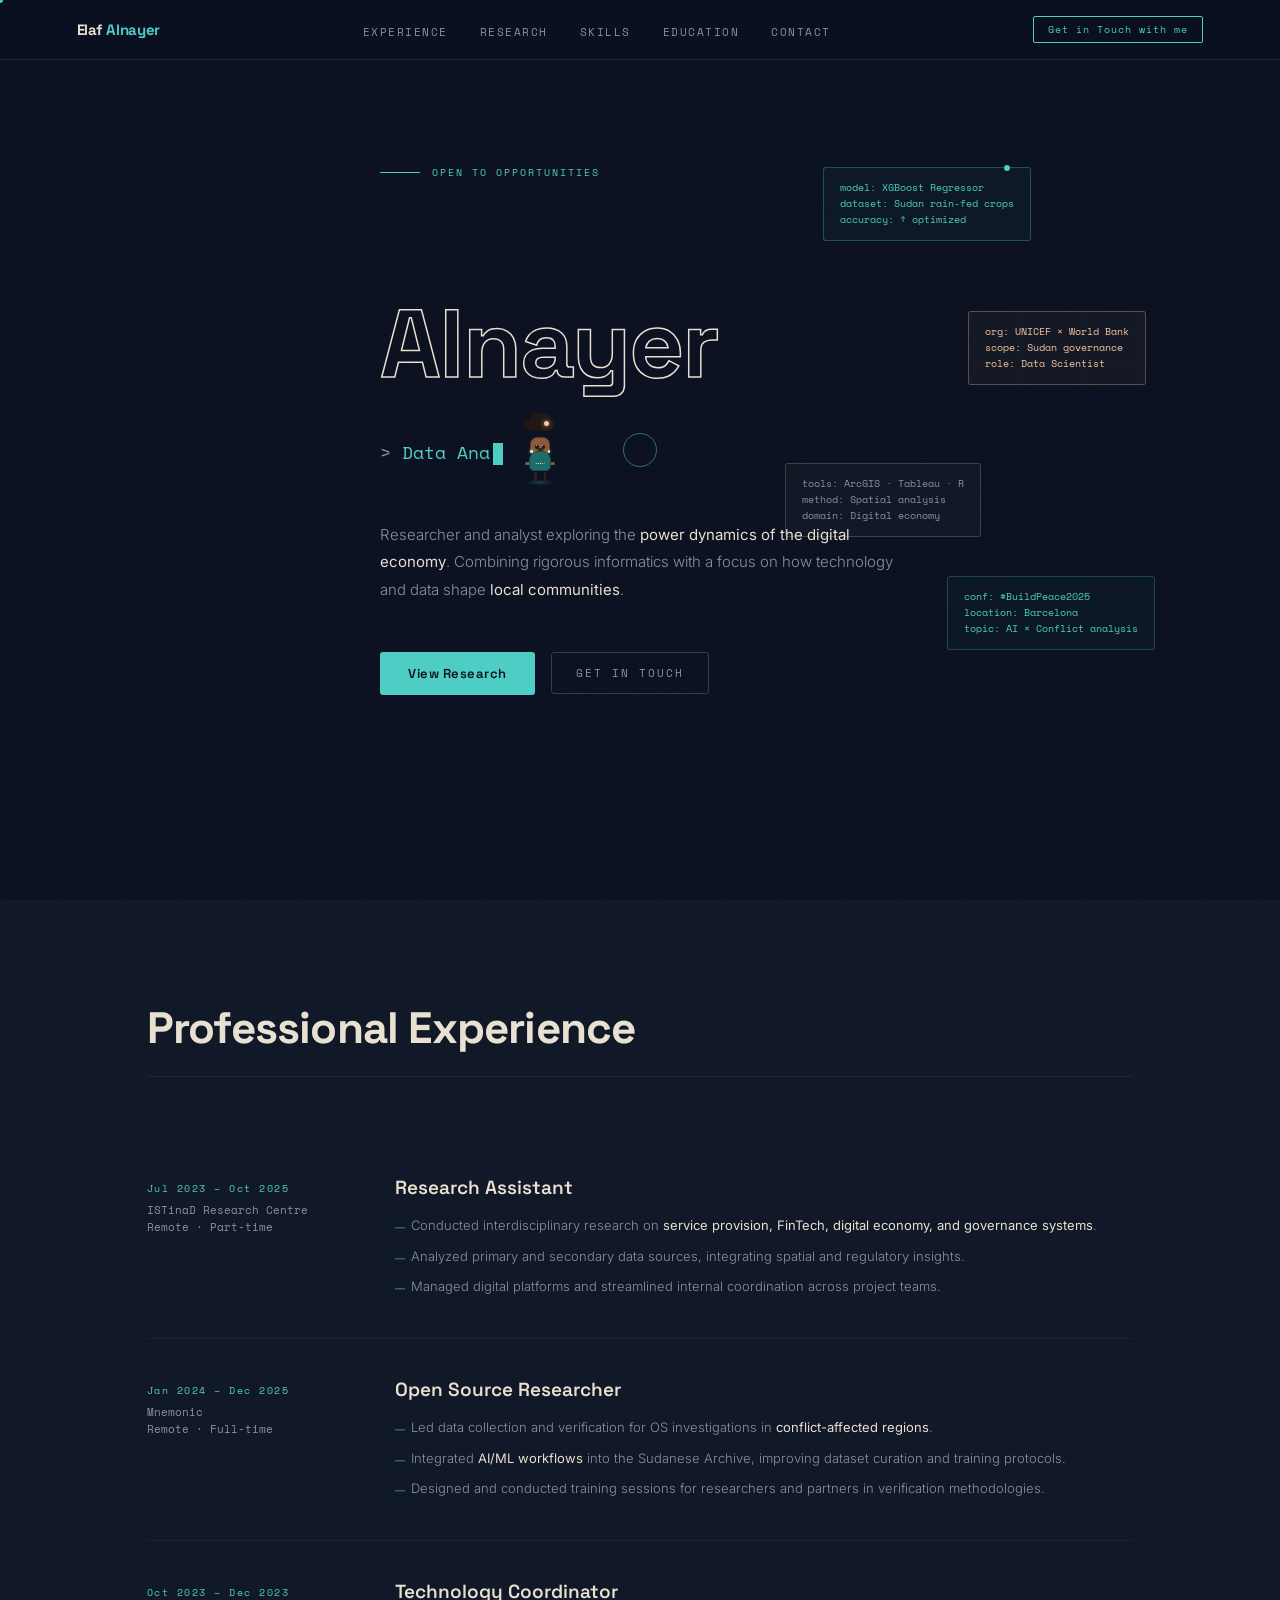
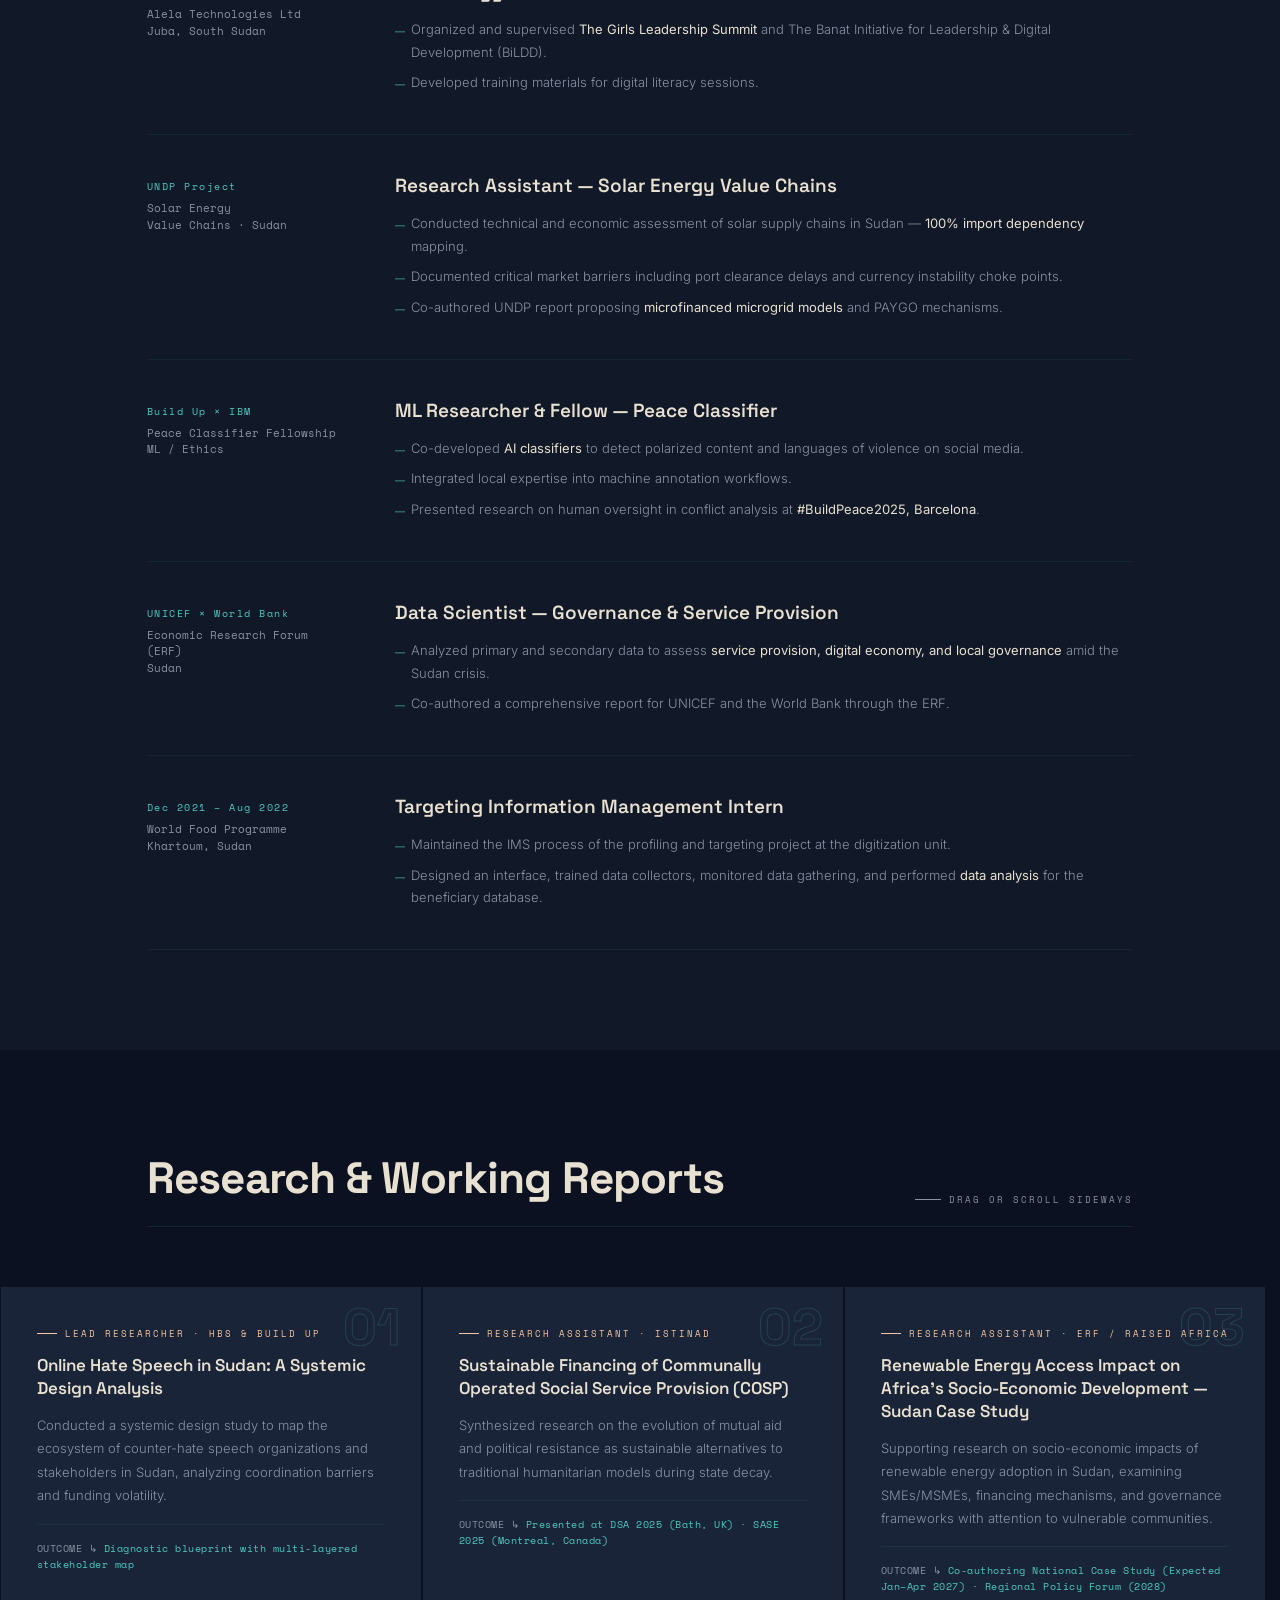
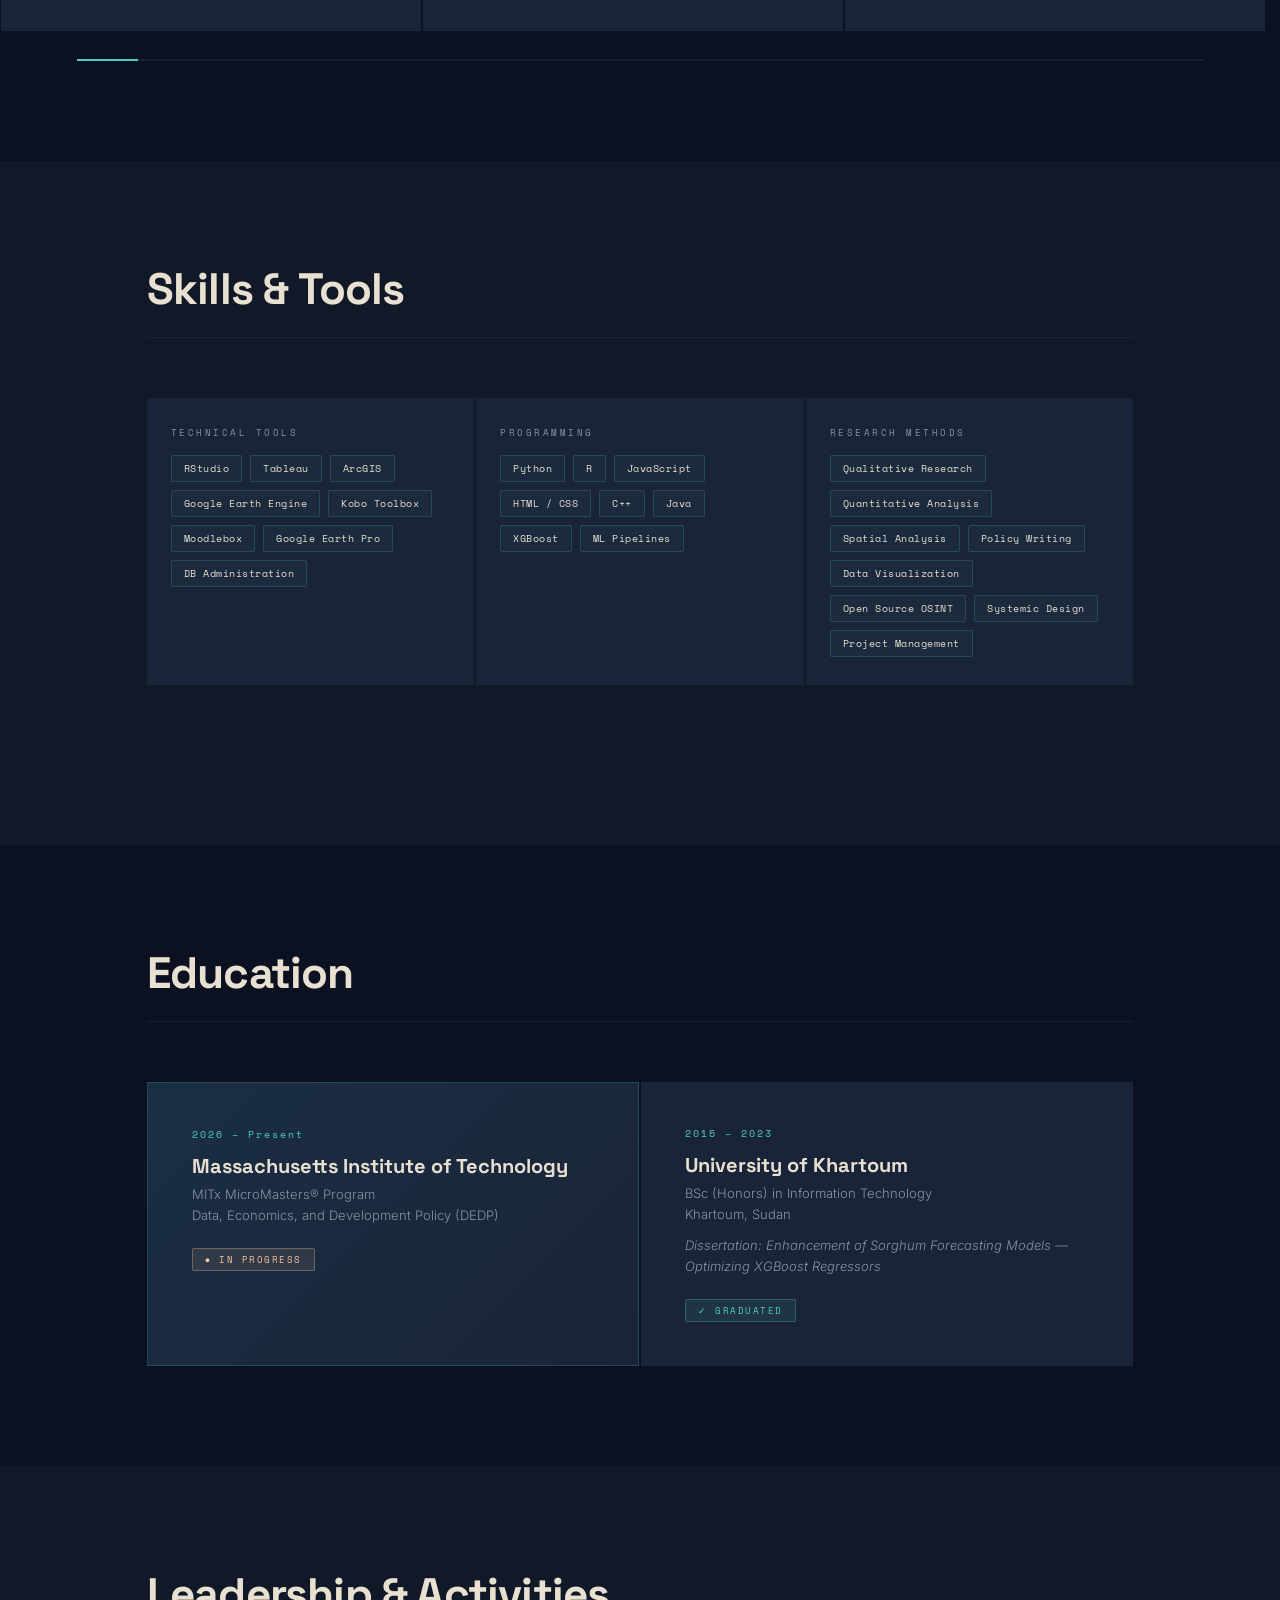
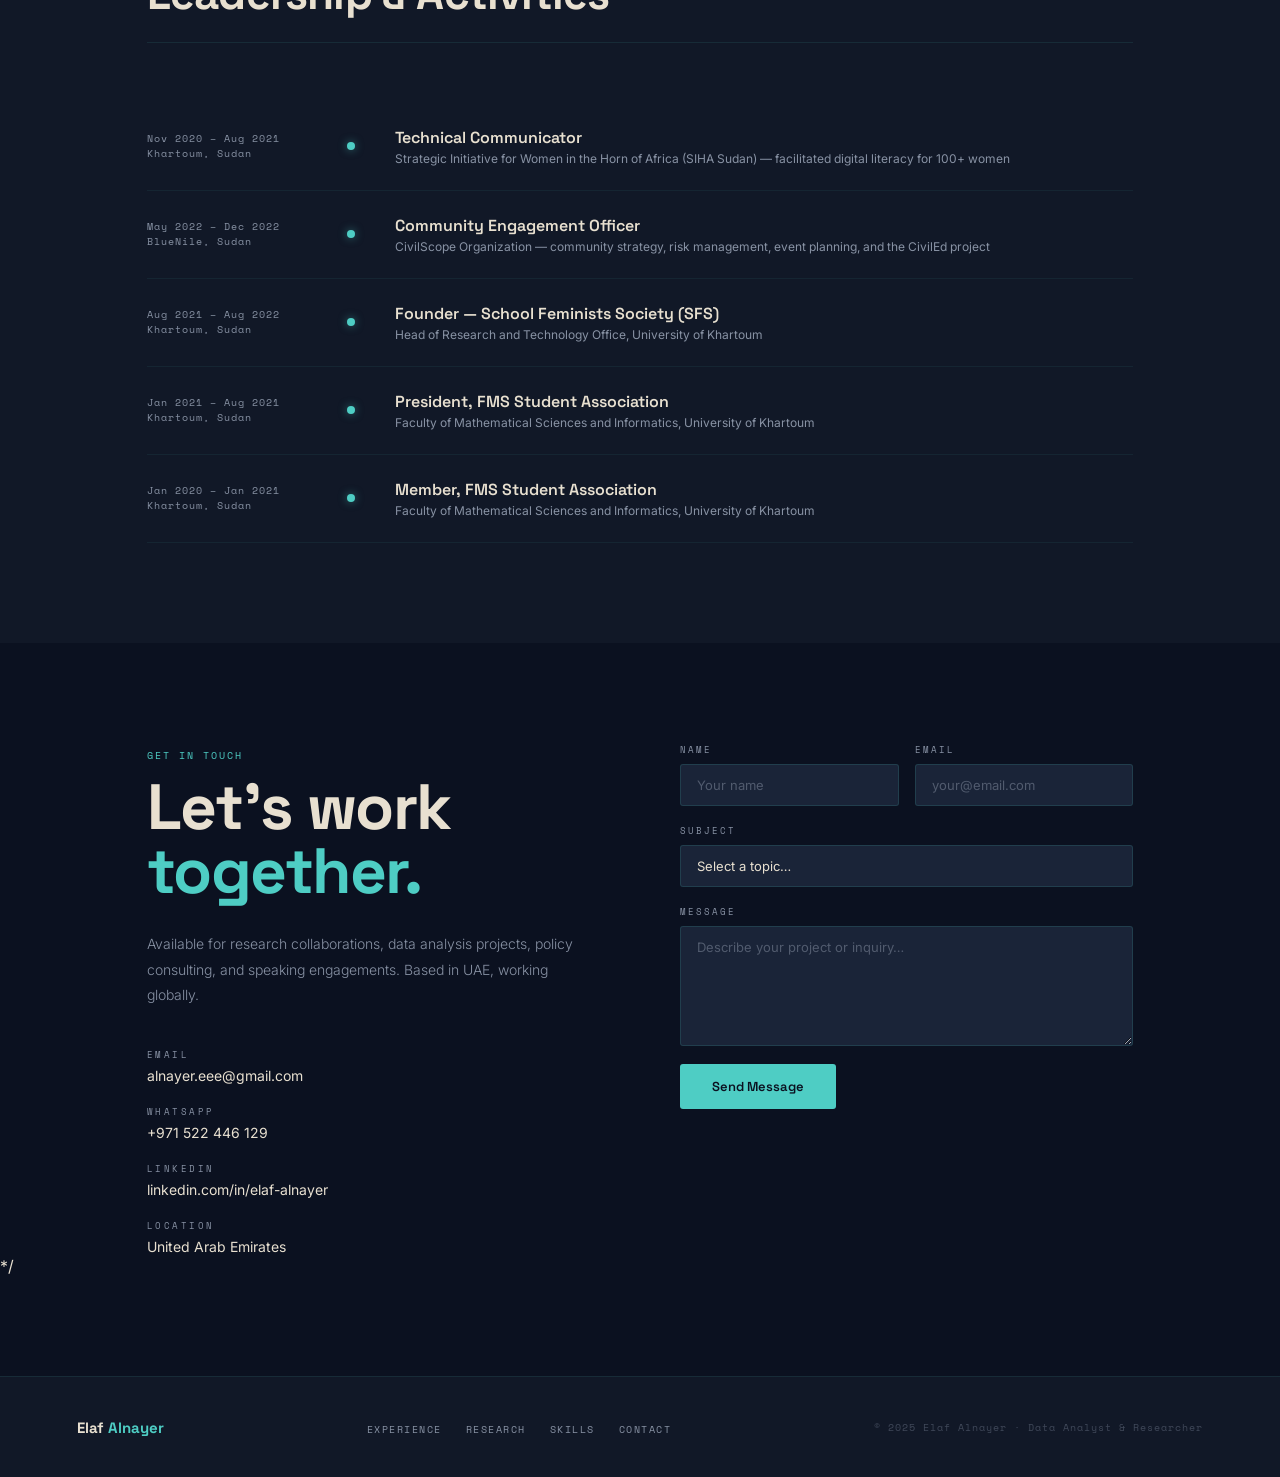
==== index.html @ 374c61d0 "Revise contact form with new fields and JS handler Updated the contact form to include fields for na" ====
<!DOCTYPE html>
<html lang="en">
<head>
<meta charset="UTF-8"/>
<meta name="viewport" content="width=device-width, initial-scale=1.0"/>
<title>Elaf Alnayer — Data Analyst & Researcher</title>
<link rel="preconnect" href="https://fonts.googleapis.com"/>
<link rel="preconnect" href="https://fonts.gstatic.com" crossorigin/>
<link href="https://fonts.googleapis.com/css2?family=Space+Grotesk:wght@300;400;500;600;700&family=Space+Mono:ital,wght@0,400;0,700;1,400&family=Inter:wght@300;400;500&display=swap" rel="stylesheet"/>
<style>
/* ── TOKENS ─────────────────────────────── */
:root {
  --night:   #0B1120;
  --deep:    #111827;
  --surface: #1A2438;
  --rim:     rgba(78,205,196,0.15);
  --teal:    #4ECDC4;
  --amber:   #F7C59F;
  --sand:    #E8E0D0;
  --muted:   #8892A4;
  --mono:    'Space Mono', monospace;
  --display: 'Space Grotesk', sans-serif;
  --body:    'Inter', sans-serif;
  --ease:    cubic-bezier(0.16,1,0.3,1);
  --max:     1140px;
  --gap:     clamp(24px,6vw,80px);
}

/* ── RESET ──────────────────────────────── */
*,*::before,*::after{box-sizing:border-box;margin:0;padding:0}
html{font-size:16px;scroll-behavior:smooth}
body{font-family:var(--body);background:var(--night);color:var(--sand);overflow-x:hidden;-webkit-font-smoothing:antialiased}

/* Subtle film-grain, sits above the background but below all content — gives the
   flat dark palette an "artistic print" texture instead of a flat CSS fill. */
body::before{
  content:'';
  position:fixed;inset:0;z-index:1;
  pointer-events:none;
  opacity:0.035;
  mix-blend-mode:overlay;
  background-image:url("data:image/svg+xml,%3Csvg xmlns='http://www.w3.org/2000/svg' width='120' height='120'%3E%3Cfilter id='n'%3E%3CfeTurbulence type='fractalNoise' baseFrequency='0.9' numOctaves='2' stitchTiles='stitch'/%3E%3C/filter%3E%3Crect width='100%25' height='100%25' filter='url(%23n)'/%3E%3C/svg%3E");
}

/* Custom cursor is opt-in via JS adding .has-cursor to <html> once it confirms
   a fine pointer is present — this keeps native cursors/tap targets intact on touch. */
html.has-cursor, html.has-cursor a, html.has-cursor button, html.has-cursor input,
html.has-cursor textarea, html.has-cursor select{ cursor:none; }

.cursor-dot,.cursor-ring{
  position:fixed;top:0;left:0;z-index:9999;
  pointer-events:none;
  border-radius:50%;
  transform:translate(-50%,-50%);
  will-change:transform;
}
.cursor-dot{
  width:6px;height:6px;
  background:var(--teal);
}
.cursor-ring{
  width:34px;height:34px;
  border:1px solid rgba(78,205,196,0.5);
  display:flex;align-items:center;justify-content:center;
  transition:width .25s var(--ease),height .25s var(--ease),border-color .25s var(--ease),background .25s var(--ease);
}
.cursor-ring .cursor-label{
  font-family:var(--mono);font-size:9px;letter-spacing:1.5px;text-transform:uppercase;
  color:var(--night);
  opacity:0;
  transition:opacity .2s ease;
  white-space:nowrap;
}
/* Hover state: ring grows, fills teal, and can show a contextual word (e.g. VIEW, SEND) */
.cursor-ring.is-active{
  width:64px;height:64px;
  background:var(--teal);
  border-color:var(--teal);
}
.cursor-ring.is-active .cursor-label{opacity:1}
.cursor-ring.is-active ~ .cursor-dot,
body.cursor-hovering .cursor-dot{opacity:0}
@media(hover:none),(pointer:coarse){
  .cursor-dot,.cursor-ring{display:none}
}
a{color:inherit;text-decoration:none}
img{display:block;width:100%}

/* ── UTILS ──────────────────────────────── */
.wrap{max-width:var(--max);margin:0 auto;padding:0 var(--gap)}
.tag{font-family:var(--mono);font-size:10px;letter-spacing:2px;text-transform:uppercase;color:var(--teal);display:inline-block;margin-bottom:12px}
.grid-line{position:absolute;inset:0;background-image:linear-gradient(rgba(78,205,196,0.03) 1px,transparent 1px),linear-gradient(90deg,rgba(78,205,196,0.03) 1px,transparent 1px);background-size:60px 60px;pointer-events:none}

/* ── NAV ────────────────────────────────── */
nav{position:fixed;top:0;left:0;right:0;z-index:900;height:60px;display:flex;align-items:center;justify-content:space-between;padding:0 var(--gap);border-bottom:1px solid rgba(78,205,196,0.1);background:rgba(11,17,32,0.85);backdrop-filter:blur(16px);-webkit-backdrop-filter:blur(16px)}
.nav-logo{font-family:var(--display);font-size:15px;font-weight:700;letter-spacing:-0.3px;color:var(--sand);position:relative;z-index:2}
.nav-logo span{color:var(--teal)}
.nav-links{display:flex;gap:32px;list-style:none}
.nav-links a{font-family:var(--mono);font-size:11px;letter-spacing:1.5px;text-transform:uppercase;color:var(--muted);transition:color .2s}
.nav-links a:hover{color:var(--teal)}
.nav-badge{font-family:var(--mono);font-size:10px;letter-spacing:1px;padding:5px 14px;border:1px solid var(--teal);border-radius:2px;color:var(--teal);transition:all .2s}
.nav-badge:hover{background:var(--teal);color:var(--night)}

/* Hamburger toggle — hidden on desktop, shown under the tablet breakpoint */
.nav-toggle{
  display:none;
  position:relative;z-index:2;
  width:34px;height:34px;
  border:1px solid rgba(78,205,196,0.3);
  border-radius:3px;
  background:transparent;
  cursor:pointer;
  padding:0;
  align-items:center;justify-content:center;
}
.nav-toggle .bars{position:relative;width:16px;height:12px}
.nav-toggle .bars span{
  position:absolute;left:0;width:100%;height:1.5px;
  background:var(--teal);border-radius:2px;
  transition:transform .3s var(--ease),opacity .3s var(--ease),top .3s var(--ease);
}
.nav-toggle .bars span:nth-child(1){top:0}
.nav-toggle .bars span:nth-child(2){top:5px}
.nav-toggle .bars span:nth-child(3){top:10px}
body.nav-open .nav-toggle .bars span:nth-child(1){top:5px;transform:rotate(45deg)}
body.nav-open .nav-toggle .bars span:nth-child(2){opacity:0}
body.nav-open .nav-toggle .bars span:nth-child(3){top:5px;transform:rotate(-45deg)}

/* Fullscreen mobile menu overlay */
.mobile-menu{
  position:fixed;inset:0;z-index:850;
  background:var(--night);
  display:flex;flex-direction:column;
  align-items:flex-start;justify-content:center;
  gap:6px;
  padding:0 var(--gap);
  opacity:0;visibility:hidden;
  transform:translateY(-12px);
  transition:opacity .35s var(--ease),transform .35s var(--ease),visibility 0s linear .35s;
}
.mobile-menu::before{
  content:'';position:absolute;inset:0;
  background-image:linear-gradient(rgba(78,205,196,0.04) 1px,transparent 1px),linear-gradient(90deg,rgba(78,205,196,0.04) 1px,transparent 1px);
  background-size:44px 44px;pointer-events:none;
}
body.nav-open .mobile-menu{
  opacity:1;visibility:visible;
  transform:translateY(0);
  transition:opacity .35s var(--ease),transform .35s var(--ease),visibility 0s linear 0s;
}
body.nav-open{overflow:hidden}
.mobile-menu a{
  position:relative;
  font-family:var(--display);font-weight:600;
  font-size:clamp(30px,9vw,48px);
  letter-spacing:-0.5px;
  color:var(--sand);
  padding:10px 0;
  opacity:0;transform:translateY(14px);
  transition:opacity .4s var(--ease),transform .4s var(--ease),color .2s;
}
body.nav-open .mobile-menu a{opacity:1;transform:translateY(0)}
.mobile-menu a:nth-child(1){transition-delay:.05s}
.mobile-menu a:nth-child(2){transition-delay:.1s}
.mobile-menu a:nth-child(3){transition-delay:.15s}
.mobile-menu a:nth-child(4){transition-delay:.2s}
.mobile-menu a:nth-child(5){transition-delay:.25s}
.mobile-menu a:hover{color:var(--teal)}
.mobile-menu a span{font-family:var(--mono);font-size:11px;color:var(--teal);margin-right:14px;vertical-align:middle}
.mobile-menu-badge{
  margin-top:24px;
  font-family:var(--mono);font-size:11px;letter-spacing:1.5px;text-transform:uppercase;
  padding:11px 22px;border:1px solid var(--teal);border-radius:2px;color:var(--teal);
  opacity:0;transform:translateY(14px);
  transition:opacity .4s var(--ease) .3s,transform .4s var(--ease) .3s;
}
body.nav-open .mobile-menu-badge{opacity:1;transform:translateY(0)}

/* ── HERO ────────────────────────────────── */
.hero{position:relative;min-height:100vh;display:flex;align-items:center;padding-top:60px;overflow:hidden}
.hero .grid-line{opacity:0.6}

.hero-content{position:relative;z-index:2;padding:80px 0}
.hero-eyebrow{display:flex;align-items:center;gap:12px;margin-bottom:28px}
.hero-eyebrow::before{content:'';display:block;width:40px;height:1px;background:var(--teal)}
.hero-eyebrow .tag{margin:0}

.hero-name{font-family:var(--display);font-size:clamp(52px,8vw,96px);font-weight:700;line-height:0.95;letter-spacing:-2px;color:var(--sand);margin-bottom:8px}
.hero-name .first{display:block}

/* First name: animated gradient sweep + per-letter pop-in */
.hero-name .first{
  background:linear-gradient(100deg,var(--teal) 0%,var(--sand) 35%,var(--amber) 60%,var(--teal) 100%);
  background-size:300% 100%;
  -webkit-background-clip:text;background-clip:text;-webkit-text-fill-color:transparent;color:transparent;
  animation:name-gradient 6s ease-in-out infinite;
}
@keyframes name-gradient{
  0%{background-position:0% 50%}
  50%{background-position:100% 50%}
  100%{background-position:0% 50%}
}
.hero-name .letter{
  display:inline-block;
  opacity:0;
  transform:translateY(0.4em) scale(0.6) rotate(-6deg);
  animation:letter-pop .7s var(--ease) forwards;
}
@keyframes letter-pop{
  0%{opacity:0;transform:translateY(0.4em) scale(0.6) rotate(-6deg)}
  60%{opacity:1;transform:translateY(-0.06em) scale(1.08) rotate(1deg)}
  100%{opacity:1;transform:translateY(0) scale(1) rotate(0)}
}

/* Last name: outline that slowly glows and shifts hue */
.hero-name .last{
  display:block;
  color:transparent;
  -webkit-text-stroke:1.5px var(--sand);
  position:relative;
  animation:last-glow 4s ease-in-out infinite;
}
@keyframes last-glow{
  0%,100%{-webkit-text-stroke-color:var(--sand);filter:drop-shadow(0 0 0px rgba(78,205,196,0))}
  50%{-webkit-text-stroke-color:var(--teal);filter:drop-shadow(0 0 14px rgba(78,205,196,0.45))}
}

.terminal-line{font-family:var(--mono);font-size:clamp(14px,2vw,18px);color:var(--teal);margin:32px 0 40px;min-height:28px;position:relative;display:flex;align-items:center;gap:14px}
.terminal-line .terminal-text::before{content:'> ';color:var(--muted)}
.cursor{display:inline-block;width:10px;height:1.2em;background:var(--teal);margin-left:3px;vertical-align:text-bottom;animation:blink .8s step-end infinite}
@keyframes blink{0%,100%{opacity:1}50%{opacity:0}}

/* ── SIDEKICK CHARACTER ──────────────────── */
.sidekick{
  position:relative;
  width:46px;height:58px;
  flex-shrink:0;
  transform-origin:bottom center;
  transition:transform .18s var(--ease);
}
.sidekick .sk-body{
  position:absolute;left:50%;bottom:10px;
  width:22px;height:20px;
  margin-left:-11px;
  background:#1C6E68;
  border:1.5px solid #134F4A;
  border-radius:9px 9px 5px 5px;
  transition:transform .3s var(--ease);
}
.sidekick .sk-necklace{
  position:absolute;left:50%;bottom:17px;
  width:10px;height:3px;
  margin-left:-5px;
  border-bottom:1.5px dotted var(--sand);
  border-radius:0 0 50% 50%;
  z-index:2;
}
.sidekick .sk-head{
  position:absolute;left:50%;bottom:26px;
  width:20px;height:18px;
  margin-left:-10px;
  background:#8A5A3B;
  border:1.5px solid #5C3A24;
  border-radius:7px 7px 6px 6px;
  transform-origin:bottom center;
  transition:transform .3s var(--ease);
  overflow:visible;
}
/* Curly hair, built from layered circles so it silhouettes like a curly afro/coils */
.sidekick .sk-hair{
  position:absolute;left:50%;top:-9px;
  width:26px;height:20px;
  margin-left:-13px;
  z-index:1;
  pointer-events:none;
}
.sidekick .sk-hair::before,
.sidekick .sk-hair::after{
  content:'';
  position:absolute;
  border-radius:50%;
  background:#221712;
}
.sidekick .sk-hair::before{
  /* main curl mass on top */
  top:0;left:3px;width:20px;height:14px;
  box-shadow:
    -5px 4px 0 -1px #221712,
    5px 4px 0 -1px #221712,
    -2px -3px 0 -2px #221712,
    3px -3px 0 -2px #221712;
}
.sidekick .sk-hair::after{
  /* side coils that hang past the jaw */
  top:6px;left:-3px;width:6px;height:9px;
  box-shadow:20px 2px 0 0 #221712;
}
.sidekick .sk-earring{
  position:absolute;bottom:1px;
  width:2.5px;height:2.5px;
  border-radius:50%;
  background:var(--sand);
  box-shadow:0 0 3px rgba(232,224,208,0.8);
  z-index:2;
}
.sidekick .sk-earring.l{left:-1px}
.sidekick .sk-earring.r{right:-1px}
.sidekick .sk-mouth{
  position:absolute;bottom:3px;left:50%;
  width:7px;height:3px;
  margin-left:-3.5px;
  border-radius:0 0 7px 7px;
  background:#3A2416;
  z-index:2;
}
.sidekick .sk-eye{
  position:absolute;top:7px;
  width:3.5px;height:4.5px;
  border-radius:50%;
  background:#241611;
  transition:transform .2s var(--ease), height .2s var(--ease);
}
.sidekick .sk-eye::after{
  content:'';
  position:absolute;top:0.5px;left:0.5px;
  width:1.2px;height:1.2px;
  border-radius:50%;
  background:var(--sand);
}
.sidekick .sk-eye.l{left:4px}
.sidekick .sk-eye.r{right:4px}
.sidekick .sk-pin{
  position:absolute;left:50%;top:-2px;
  width:5px;height:5px;
  margin-left:4px;
  border-radius:50%;
  background:var(--amber);
  box-shadow:0 0 5px rgba(247,197,159,0.8);
  z-index:2;
}
.sidekick .sk-arm{
  position:absolute;bottom:16px;
  width:9px;height:2.5px;
  border-radius:2px;
  background:#8A5A3B;
  transform-origin:left center;
  transition:transform .25s var(--ease);
}
.sidekick .sk-arm.l{left:8px;transform-origin:right center}
.sidekick .sk-arm.r{right:8px}
.sidekick .sk-leg{
  position:absolute;bottom:0;
  width:2.5px;height:9px;
  border-radius:2px;
  background:#2B2320;
  transform-origin:top center;
  transition:transform .2s var(--ease);
}
.sidekick .sk-leg.l{left:17px}
.sidekick .sk-leg.r{right:17px}
.sidekick .sk-shadow{
  position:absolute;bottom:-4px;left:50%;
  width:26px;height:5px;margin-left:-13px;
  background:radial-gradient(ellipse at center, rgba(78,205,196,0.25) 0%, transparent 75%);
  transition:transform .2s ease;
}
.sidekick .sk-thought{
  position:absolute;top:-30px;left:50%;margin-left:6px;
  font-family:var(--mono);font-size:14px;color:var(--amber);
  opacity:0;
  transition:opacity .3s ease;
}

/* — WALK pose: legs + arms swing, gentle bob — */
.sidekick.pose-walk .sk-leg.l{animation:walk-leg-l .6s ease-in-out infinite}
.sidekick.pose-walk .sk-leg.r{animation:walk-leg-r .6s ease-in-out infinite}
.sidekick.pose-walk .sk-arm.l{animation:walk-arm-l .6s ease-in-out infinite}
.sidekick.pose-walk .sk-arm.r{animation:walk-arm-r .6s ease-in-out infinite}
.sidekick.pose-walk .sk-body,.sidekick.pose-walk .sk-head{animation:walk-bob .6s ease-in-out infinite}
.sidekick.pose-walk .sk-shadow{animation:walk-shadow .6s ease-in-out infinite}
@keyframes walk-leg-l{0%,100%{transform:rotate(24deg)}50%{transform:rotate(-24deg)}}
@keyframes walk-leg-r{0%,100%{transform:rotate(-24deg)}50%{transform:rotate(24deg)}}
@keyframes walk-arm-l{0%,100%{transform:rotate(-30deg)}50%{transform:rotate(30deg)}}
@keyframes walk-arm-r{0%,100%{transform:rotate(30deg)}50%{transform:rotate(-30deg)}}
@keyframes walk-bob{0%,100%{transform:translateY(0)}50%{transform:translateY(-3px)}}
@keyframes walk-shadow{0%,100%{transform:scaleX(1)}50%{transform:scaleX(0.85)}}

/* — THINK pose: hand to chin (arm up), head tilt, eyes look up — */
.sidekick.pose-think .sk-arm.r{transform:rotate(-95deg) translateX(2px);}
.sidekick.pose-think .sk-head{transform:rotate(-8deg)}
.sidekick.pose-think .sk-eye{transform:translateY(-1.5px)}
.sidekick.pose-think .sk-thought{opacity:1;animation:think-pulse 1.6s ease-in-out infinite}
@keyframes think-pulse{0%,100%{opacity:0.4;transform:translateY(0)}50%{opacity:1;transform:translateY(-3px)}}

/* — TYPE pose: both arms tap rapidly forward, quick head nod — */
.sidekick.pose-type .sk-arm.l{animation:type-arm .28s ease-in-out infinite}
.sidekick.pose-type .sk-arm.r{animation:type-arm .28s ease-in-out infinite .14s}
.sidekick.pose-type .sk-head{animation:type-nod .5s ease-in-out infinite}
@keyframes type-arm{0%,100%{transform:rotate(60deg)}50%{transform:rotate(85deg)}}
@keyframes type-nod{0%,100%{transform:rotate(0)}50%{transform:rotate(4deg)}}

/* — DANCE pose: full-body groove, arms up, hips shift — */
.sidekick.pose-dance{animation:dance-sway .5s ease-in-out infinite}
.sidekick.pose-dance .sk-arm.l{animation:dance-arm-l .5s ease-in-out infinite}
.sidekick.pose-dance .sk-arm.r{animation:dance-arm-r .5s ease-in-out infinite}
.sidekick.pose-dance .sk-leg.l,
.sidekick.pose-dance .sk-leg.r{animation:dance-leg .5s ease-in-out infinite}
.sidekick.pose-dance .sk-head{animation:dance-head .5s ease-in-out infinite}
@keyframes dance-sway{0%,100%{transform:rotate(-6deg) translateY(0)}50%{transform:rotate(6deg) translateY(-4px)}}
@keyframes dance-arm-l{0%,100%{transform:rotate(-120deg)}50%{transform:rotate(-40deg)}}
@keyframes dance-arm-r{0%,100%{transform:rotate(120deg)}50%{transform:rotate(40deg)}}
@keyframes dance-leg{0%,100%{transform:rotate(-10deg)}50%{transform:rotate(10deg)}}
@keyframes dance-head{0%,100%{transform:rotate(-6deg)}50%{transform:rotate(6deg)}}

/* — POINT pose: one arm raised straight up, proud stance, eyes wide — */
.sidekick.pose-point .sk-arm.r{transform:rotate(-160deg)}
.sidekick.pose-point .sk-eye{transform:scale(1.25)}
.sidekick.pose-point .sk-head{animation:point-bob 1s ease-in-out infinite}
@keyframes point-bob{0%,100%{transform:translateY(0)}50%{transform:translateY(-2px)}}

.hero-bio{font-size:15px;font-weight:300;line-height:1.85;color:var(--muted);max-width:520px;margin-bottom:48px}
.hero-bio strong{color:var(--sand);font-weight:400}

.hero-actions{display:flex;gap:16px;align-items:center;flex-wrap:wrap}
.btn-primary{font-family:var(--display);font-size:13px;font-weight:600;letter-spacing:0.5px;padding:13px 28px;background:var(--teal);color:var(--night);border-radius:3px;transition:all .2s var(--ease);display:inline-block}
.btn-primary:hover{background:var(--sand);transform:translateY(-2px)}
.btn-ghost{font-family:var(--mono);font-size:11px;letter-spacing:2px;text-transform:uppercase;padding:12px 24px;border:1px solid rgba(232,224,208,0.2);border-radius:3px;color:var(--muted);transition:all .2s}
.btn-ghost:hover{border-color:var(--sand);color:var(--sand)}

.hero-stats{display:grid;grid-template-columns:repeat(3,auto);gap:0;margin-top:72px;padding-top:40px;border-top:1px solid rgba(78,205,196,0.15);width:fit-content}
.stat{padding:0 40px 0 0;margin-right:40px;border-right:1px solid rgba(78,205,196,0.12)}
.stat:last-child{border:none;margin:0;padding:0}
.stat-n{font-family:var(--display);font-size:38px;font-weight:700;color:var(--teal);line-height:1}
.stat-l{font-family:var(--mono);font-size:9px;letter-spacing:2px;text-transform:uppercase;color:var(--muted);margin-top:6px}

/* Floating data nodes */
.data-nodes{position:absolute;right:0;top:50%;transform:translateY(-50%);width:42%;height:70vh;pointer-events:none;z-index:1}
.node{position:absolute;border:1px solid;border-radius:3px;font-family:var(--mono);font-size:10px;padding:12px 16px;line-height:1.6;opacity:0;animation:node-in .6s var(--ease) forwards}
@keyframes node-in{from{opacity:0;transform:translateY(12px)}to{opacity:1;transform:translateY(0)}}
.node-1{top:5%;left:15%;border-color:rgba(78,205,196,0.3);background:rgba(78,205,196,0.04);color:var(--teal);animation-delay:.4s}
.node-2{top:28%;left:42%;border-color:rgba(247,197,159,0.3);background:rgba(247,197,159,0.04);color:var(--amber);animation-delay:.7s}
.node-3{top:52%;left:8%;border-color:rgba(232,224,208,0.2);background:rgba(232,224,208,0.03);color:var(--muted);animation-delay:1s}
.node-4{top:70%;left:38%;border-color:rgba(78,205,196,0.25);background:rgba(78,205,196,0.03);color:var(--teal);animation-delay:1.3s}
.node-dot{width:6px;height:6px;border-radius:50%;background:var(--teal);position:absolute;top:-3px;right:20px}

/* ── SECTION SHARED ──────────────────────── */
section{position:relative;padding:100px 0}
.sec-header{display:flex;align-items:flex-end;justify-content:space-between;margin-bottom:60px;padding-bottom:20px;border-bottom:1px solid rgba(78,205,196,0.1)}
.sec-title{font-family:var(--display);font-size:clamp(28px,4vw,44px);font-weight:700;letter-spacing:-0.8px;color:var(--sand)}
.sec-count{font-family:var(--mono);font-size:11px;letter-spacing:2px;color:var(--muted)}

/* ── EXPERIENCE ──────────────────────────── */
.exp-section{background:var(--deep)}
.exp-item{display:grid;grid-template-columns:200px 1fr;gap:48px;padding:40px 0;border-bottom:1px solid rgba(78,205,196,0.07);opacity:0;transform:translateY(24px);transition:opacity .7s var(--ease),transform .7s var(--ease)}
.exp-item.visible{opacity:1;transform:translateY(0)}
.exp-left{padding-top:4px}
.exp-period{font-family:var(--mono);font-size:10px;letter-spacing:1.5px;color:var(--teal);margin-bottom:6px}
.exp-org{font-family:var(--mono);font-size:11px;color:var(--muted);line-height:1.5}
.exp-right{}
.exp-role{font-family:var(--display);font-size:19px;font-weight:600;color:var(--sand);margin-bottom:14px;line-height:1.2}
.exp-bullets{display:flex;flex-direction:column;gap:8px}
.exp-bullets li{font-size:13px;font-weight:300;line-height:1.75;color:var(--muted);padding-left:16px;position:relative;list-style:none}
.exp-bullets li::before{content:'—';position:absolute;left:0;color:var(--teal);font-size:10px;top:5px}
.exp-bullets li strong{color:var(--sand);font-weight:400}
.exp-link{display:inline-flex;align-items:center;gap:6px;font-family:var(--mono);font-size:10px;letter-spacing:1.5px;text-transform:uppercase;color:var(--teal);margin-top:14px;border-bottom:1px solid rgba(78,205,196,0.3);padding-bottom:2px;transition:border-color .2s}
.exp-link:hover{border-color:var(--teal)}
.exp-link::after{content:'↗';font-size:12px}

/* ── RESEARCH REPORTS — horizontal showcase rail ─────────────── */
.reports-section{background:var(--night);overflow:hidden}
.reports-hint{font-family:var(--mono);font-size:9px;letter-spacing:2px;text-transform:uppercase;color:var(--muted);display:flex;align-items:center;gap:8px}
.reports-hint::before{content:'';display:block;width:26px;height:1px;background:var(--muted)}

.reports-rail{
  display:flex;
  gap:2px;
  overflow-x:auto;
  padding:0 var(--gap) 8px;
  scroll-snap-type:x proximity;
  cursor:grab;
  /* hide the native scrollbar; the progress line below stands in for it */
  scrollbar-width:none;
}
.reports-rail::-webkit-scrollbar{display:none}
.reports-rail.is-dragging{cursor:grabbing;scroll-snap-type:none}

.report-card{
  position:relative;
  flex:0 0 auto;
  width:min(78vw,420px);
  background:var(--surface);
  padding:40px 36px 36px;
  scroll-snap-align:start;
  opacity:0;transform:translateY(20px);
  transition:opacity .6s var(--ease),transform .6s var(--ease),background .25s;
}
.report-card.visible{opacity:1;transform:translateY(0)}
.report-card:hover{background:#1E2E48}
.report-index{
  position:absolute;top:14px;right:20px;
  font-family:var(--display);font-size:52px;font-weight:700;
  color:transparent;-webkit-text-stroke:1px rgba(78,205,196,0.18);
  line-height:1;pointer-events:none;
  user-select:none;
}
.report-tag{font-family:var(--mono);font-size:9px;letter-spacing:2px;text-transform:uppercase;color:var(--amber);margin-bottom:14px;display:flex;align-items:center;gap:8px}
.report-tag::before{content:'';display:block;width:20px;height:1px;background:var(--amber)}
.report-title{font-family:var(--display);font-size:17px;font-weight:600;color:var(--sand);line-height:1.35;margin-bottom:14px;position:relative}
.report-desc{font-size:13px;font-weight:300;line-height:1.8;color:var(--muted);position:relative}
.report-outcome{margin-top:16px;padding-top:16px;border-top:1px solid rgba(78,205,196,0.08);font-family:var(--mono);font-size:10px;color:var(--teal);letter-spacing:0.5px;line-height:1.6;position:relative}
.report-outcome::before{content:'OUTCOME ↳ ';color:var(--muted)}

/* Progress line — fills as the rail scrolls, standing in for a visible scrollbar */
.reports-progress-track{
  height:2px;
  margin:20px var(--gap) 0;
  background:rgba(78,205,196,0.1);
  position:relative;
}
.reports-progress-fill{
  position:absolute;top:0;left:0;height:100%;
  width:0%;
  background:var(--teal);
  transition:width .1s linear;
}

/* ── SKILLS CONSTELLATION ─────────────────── */
.skills-section{background:var(--deep);overflow:hidden}
.skills-grid{display:grid;grid-template-columns:repeat(3,1fr);gap:2px;margin-bottom:60px}
.skill-cell{padding:28px 24px;background:var(--surface);position:relative;overflow:hidden;opacity:0;transform:scale(0.95);transition:opacity .5s var(--ease),transform .5s var(--ease)}
.skill-cell.visible{opacity:1;transform:scale(1)}
.skill-cell::after{content:'';position:absolute;bottom:0;left:0;right:0;height:2px;background:var(--teal);transform:scaleX(0);transform-origin:left;transition:transform .4s var(--ease)}
.skill-cell:hover::after{transform:scaleX(1)}
.skill-cat{font-family:var(--mono);font-size:9px;letter-spacing:2.5px;text-transform:uppercase;color:var(--muted);margin-bottom:16px}
.skill-list{display:flex;flex-wrap:wrap;gap:8px}
.skill-pill{font-family:var(--mono);font-size:10px;letter-spacing:0.5px;padding:5px 12px;border:1px solid rgba(78,205,196,0.2);border-radius:2px;color:var(--sand);background:rgba(78,205,196,0.04);transition:all .2s}
.skill-pill:hover{border-color:var(--teal);color:var(--teal);background:rgba(78,205,196,0.08)}

/* ── EDUCATION ────────────────────────────── */
.edu-section{background:var(--night)}
.edu-grid{display:grid;grid-template-columns:1fr 1fr;gap:2px}
.edu-card{background:var(--surface);padding:44px;opacity:0;transform:translateY(20px);transition:opacity .7s var(--ease),transform .7s var(--ease)}
.edu-card.visible{opacity:1;transform:translateY(0)}
.edu-card.featured{background:linear-gradient(135deg,#1A2E44 0%,#1A2438 100%);border:1px solid rgba(78,205,196,0.2)}
.edu-year{font-family:var(--mono);font-size:10px;letter-spacing:2px;color:var(--teal);margin-bottom:12px}
.edu-inst{font-family:var(--display);font-size:20px;font-weight:700;color:var(--sand);margin-bottom:6px;line-height:1.2}
.edu-degree{font-size:13px;font-weight:300;color:var(--muted);line-height:1.6;margin-bottom:10px}
.edu-badge{display:inline-flex;align-items:center;gap:6px;font-family:var(--mono);font-size:9px;letter-spacing:1.5px;text-transform:uppercase;padding:4px 12px;background:rgba(78,205,196,0.1);border:1px solid rgba(78,205,196,0.3);border-radius:2px;color:var(--teal);margin-top:12px}
.edu-badge.amber{background:rgba(247,197,159,0.1);border-color:rgba(247,197,159,0.3);color:var(--amber)}

/* ── LEADERSHIP ───────────────────────────── */
.lead-section{background:var(--deep)}
.lead-list{display:flex;flex-direction:column}
.lead-item{display:flex;align-items:center;gap:40px;padding:24px 0;border-bottom:1px solid rgba(78,205,196,0.07);transition:padding-left .3s var(--ease);opacity:0;transform:translateX(-16px);transition:opacity .6s var(--ease),transform .6s var(--ease)}
.lead-item.visible{opacity:1;transform:translateX(0)}
.lead-item:hover{padding-left:12px}
.lead-period{font-family:var(--mono);font-size:10px;letter-spacing:1px;color:var(--muted);min-width:160px;flex-shrink:0}
.lead-role{font-family:var(--display);font-size:16px;font-weight:600;color:var(--sand)}
.lead-org{font-size:12px;color:var(--muted);margin-top:3px}
.lead-dot{width:8px;height:8px;border-radius:50%;background:var(--teal);flex-shrink:0;box-shadow:0 0 8px rgba(78,205,196,0.5)}

/* ── CONTACT ─────────────────────────────── */
.contact-section{background:var(--night)}
.contact-inner{display:grid;grid-template-columns:1fr 1fr;gap:80px;align-items:start}
.contact-title{font-family:var(--display);font-size:clamp(36px,5vw,64px);font-weight:700;letter-spacing:-1.5px;line-height:1;color:var(--sand);margin-bottom:28px}
.contact-title em{color:var(--teal);font-style:normal}
.contact-sub{font-size:14px;font-weight:300;line-height:1.85;color:var(--muted);margin-bottom:40px}
.contact-items{display:flex;flex-direction:column;gap:20px}
.contact-item .c-label{font-family:var(--mono);font-size:9px;letter-spacing:2.5px;text-transform:uppercase;color:var(--muted);margin-bottom:4px}
.contact-item a,.contact-item span{font-size:14px;color:var(--sand);transition:color .2s}
.contact-item a:hover{color:var(--teal)}

.contact-form{display:flex;flex-direction:column;gap:18px}
.f-group{display:flex;flex-direction:column;gap:8px}
.f-group label{font-family:var(--mono);font-size:9px;letter-spacing:2px;text-transform:uppercase;color:var(--muted)}
.f-group input,.f-group textarea,.f-group select{font-family:var(--body);font-size:13px;color:var(--sand);background:var(--surface);border:1px solid rgba(78,205,196,0.15);border-radius:3px;padding:12px 16px;width:100%;outline:none;transition:border-color .2s,box-shadow .2s;appearance:none}
.f-group input:focus,.f-group textarea:focus,.f-group select:focus{border-color:var(--teal);box-shadow:0 0 0 3px rgba(78,205,196,0.08)}
.f-group input::placeholder,.f-group textarea::placeholder{color:rgba(136,146,164,0.5)}
.f-group textarea{resize:vertical;min-height:120px}
.f-row{display:grid;grid-template-columns:1fr 1fr;gap:16px}
.btn-send{font-family:var(--display);font-size:13px;font-weight:600;padding:14px 32px;background:var(--teal);color:var(--night);border:none;border-radius:3px;cursor:pointer;align-self:flex-start;transition:all .2s var(--ease)}
.btn-send:hover{background:var(--sand);transform:translateY(-2px)}

/* ── FOOTER ──────────────────────────────── */
footer{background:var(--deep);padding:40px var(--gap);border-top:1px solid rgba(78,205,196,0.1);display:flex;justify-content:space-between;align-items:center;flex-wrap:wrap;gap:16px}
.footer-logo{font-family:var(--display);font-size:15px;font-weight:700;color:var(--sand)}
.footer-logo span{color:var(--teal)}
.footer-links{display:flex;gap:24px;list-style:none}
.footer-links a{font-family:var(--mono);font-size:10px;letter-spacing:1.5px;text-transform:uppercase;color:var(--muted);transition:color .2s}
.footer-links a:hover{color:var(--teal)}
.footer-copy{font-family:var(--mono);font-size:10px;letter-spacing:1px;color:rgba(136,146,164,0.4)}

/* ── SCROLL REVEAL ───────────────────────── */
[data-reveal]{opacity:0;transform:translateY(24px);transition:opacity .8s var(--ease),transform .8s var(--ease)}
[data-reveal].visible{opacity:1;transform:translateY(0)}

/* ── RESPONSIVE ──────────────────────────── */

/* Tablet landscape / small laptop: tighten spacing, keep full nav */
@media(max-width:1100px){
  :root{ --gap:clamp(20px,5vw,56px); }
  .data-nodes{width:38%}
  .exp-item{grid-template-columns:170px 1fr;gap:32px}
}

/* Tablet: switch to hamburger nav, single-column heavy grids start collapsing */
@media(max-width:900px){
  .nav-links,.nav-badge{display:none}
  .nav-toggle{display:flex}
  .edu-grid,.contact-inner{grid-template-columns:1fr}
  .skills-grid{grid-template-columns:1fr 1fr}
  .exp-item{grid-template-columns:1fr;gap:8px}
  .data-nodes{display:none}
  .hero-name{font-size:clamp(42px,12vw,72px)}
  .hero-stats{grid-template-columns:repeat(3,auto);gap:0}
  .lead-item{gap:24px}
  .lead-period{min-width:120px}
  .report-card{width:min(70vw,360px);padding:32px 28px 28px}
}

/* Mobile: stack the terminal + sidekick, single-column grids, roomier tap targets */
@media(max-width:680px){
  section{padding:64px 0}
  .hero{min-height:auto;padding-bottom:60px}
  .hero-content{padding:56px 0 40px}
  .terminal-line{flex-wrap:wrap;row-gap:10px}
  .sidekick{order:-1;width:38px;height:48px}
  .hero-actions{width:100%}
  .hero-actions a{flex:1;text-align:center}
  .hero-stats{display:flex;flex-direction:column;gap:16px}
  .stat{padding:0;margin:0;border:none}
  .skills-grid{grid-template-columns:1fr}
  .lead-item{flex-wrap:wrap;gap:12px 24px}
  .lead-period{min-width:0;flex-basis:100%;order:1}
  .contact-inner{gap:48px}
  .f-row{grid-template-columns:1fr}
  footer{flex-direction:column;text-align:center;gap:20px}
  .footer-links{flex-wrap:wrap;justify-content:center}
  .report-card{width:82vw}
  .report-index{font-size:40px}
}

/* Small phones: reclaim edge padding, shrink display type further */
@media(max-width:420px){
  :root{ --gap:16px; }
  .hero-name{font-size:clamp(36px,13vw,52px)}
  .terminal-line{font-size:13px}
  .sec-title{font-size:clamp(24px,7vw,32px)}
  .report-card,.edu-card{padding:26px}
  .exp-role{font-size:17px}
  .mobile-menu a{font-size:clamp(26px,10vw,36px)}
}

@media(prefers-reduced-motion:reduce){
  *{animation:none!important;transition:none!important}
}
</style>
</head>
<body>

<div class="cursor-ring" id="cursor-ring"><span class="cursor-label" id="cursor-label"></span></div>
<div class="cursor-dot" id="cursor-dot"></div>


<!-- NAV -->
<nav>
  <div class="nav-logo">Elaf <span>Alnayer</span></div>
  <ul class="nav-links">
    <li><a href="#experience">Experience</a></li>
    <li><a href="#research">Research</a></li>
    <li><a href="#skills">Skills</a></li>
    <li><a href="#education">Education</a></li>
    <li><a href="#contact">Contact</a></li>
  </ul>
  <a href="mailto:alnayer.eee@gmail.com" class="nav-badge magnetic" data-cursor="MAIL">Get in Touch with me</a>
  <button class="nav-toggle magnetic" id="nav-toggle" aria-label="Toggle menu" aria-expanded="false" aria-controls="mobile-menu">
    <span class="bars"><span></span><span></span><span></span></span>
  </button>
</nav>

<div class="mobile-menu" id="mobile-menu">
  <a href="#experience"><span>01</span>Experience</a>
  <a href="#research"><span>02</span>Research</a>
  <a href="#skills"><span>03</span>Skills</a>
  <a href="#education"><span>04</span>Education</a>
  <a href="#contact"><span>05</span>Contact</a>
  <a href="mailto:alnayer.eee@gmail.com" class="mobile-menu-badge">alnayer.eee@gmail.com</a>
</div>

<!-- HERO -->
<section class="hero" id="home">
  <div class="grid-line"></div>

  <!-- Floating data annotation nodes -->
  <div class="data-nodes">
    <div class="node node-1">
      <div class="node-dot"></div>
      <div>model: XGBoost Regressor</div>
      <div>dataset: Sudan rain-fed crops</div>
      <div>accuracy: ↑ optimized</div>
    </div>
    <div class="node node-2">
      <div>org: UNICEF × World Bank</div>
      <div>scope: Sudan governance</div>
      <div>role: Data Scientist</div>
    </div>
    <div class="node node-3">
      <div>tools: ArcGIS · Tableau · R</div>
      <div>method: Spatial analysis</div>
      <div>domain: Digital economy</div>
    </div>
    <div class="node node-4">
      <div>conf: #BuildPeace2025</div>
      <div>location: Barcelona</div>
      <div>topic: AI × Conflict analysis</div>
    </div>
  </div>

  <div class="wrap hero-content">
    <div class="hero-eyebrow">
      <span class="tag">Open to  Opportunities</span>
    </div>
    <h1 class="hero-name">
      <span class="first" id="first-name">Elaf</span>
      <span class="last">Alnayer</span>
    </h1>
    <div class="terminal-line" id="terminal">
      <span class="terminal-text"><span id="typed-text"></span><span class="cursor"></span></span>
      <div class="sidekick pose-walk" id="sidekick" aria-hidden="true">
        <div class="sk-thought" id="sk-thought">?</div>
        <div class="sk-hair"></div>
        <div class="sk-pin"></div>
        <div class="sk-head">
          <div class="sk-eye l"></div>
          <div class="sk-eye r"></div>
          <div class="sk-earring l"></div>
          <div class="sk-earring r"></div>
          <div class="sk-mouth"></div>
        </div>
        <div class="sk-arm l"></div>
        <div class="sk-arm r"></div>
        <div class="sk-necklace"></div>
        <div class="sk-body"></div>
        <div class="sk-leg l"></div>
        <div class="sk-leg r"></div>
        <div class="sk-shadow"></div>
      </div>
    </div>
    <p class="hero-bio">
      Researcher and analyst exploring the <strong>power dynamics of the digital economy</strong>. Combining rigorous informatics with a focus on how technology and data shape <strong>local communities</strong>.
    </p>
    <div class="hero-actions">
      <a href="#research" class="btn-primary magnetic" data-cursor="VIEW">View Research</a>
      <a href="#contact" class="btn-ghost magnetic" data-cursor="SAY HI">Get in Touch</a>
    </div>
    </div>
  </div>
</section>

<!-- EXPERIENCE -->
<section class="exp-section" id="experience">
  <div class="wrap">
    <div class="sec-header">
      <h2 class="sec-title">Professional Experience</h2>
    </div>

    <div class="exp-item">
      <div class="exp-left">
        <div class="exp-period">Jul 2023 – Oct 2025</div>
        <div class="exp-org">ISTinaD Research Centre<br/>Remote · Part-time</div>
      </div>
      <div class="exp-right">
        <div class="exp-role">Research Assistant</div>
        <ul class="exp-bullets">
          <li>Conducted interdisciplinary research on <strong>service provision, FinTech, digital economy, and governance systems</strong>.</li>
          <li>Analyzed primary and secondary data sources, integrating spatial and regulatory insights.</li>
          <li>Managed digital platforms and streamlined internal coordination across project teams.</li>
        </ul>
      </div>
    </div>

    <div class="exp-item">
      <div class="exp-left">
        <div class="exp-period">Jan 2024 – Dec 2025</div>
        <div class="exp-org">Mnemonic<br/>Remote · Full-time</div>
      </div>
      <div class="exp-right">
        <div class="exp-role">Open Source Researcher</div>
        <ul class="exp-bullets">
          <li>Led data collection and verification for OS investigations in <strong>conflict-affected regions</strong>.</li>
          <li>Integrated <strong>AI/ML workflows</strong> into the Sudanese Archive, improving dataset curation and training protocols.</li>
          <li>Designed and conducted training sessions for researchers and partners in verification methodologies.</li>
        </ul>
      </div>
    </div>

    <div class="exp-item">
      <div class="exp-left">
        <div class="exp-period">Oct 2023 – Dec 2023</div>
        <div class="exp-org">Alela Technologies Ltd<br/>Juba, South Sudan</div>
      </div>
      <div class="exp-right">
        <div class="exp-role">Technology Coordinator</div>
        <ul class="exp-bullets">
          <li>Organized and supervised <strong>The Girls Leadership Summit</strong> and The Banat Initiative for Leadership & Digital Development (BiLDD).</li>
          <li>Developed training materials for digital literacy sessions.</li>
        </ul>
      </div>
    </div>

    <div class="exp-item">
      <div class="exp-left">
        <div class="exp-period">UNDP Project</div>
        <div class="exp-org">Solar Energy<br/>Value Chains · Sudan</div>
      </div>
      <div class="exp-right">
        <div class="exp-role">Research Assistant — Solar Energy Value Chains</div>
        <ul class="exp-bullets">
          <li>Conducted technical and economic assessment of solar supply chains in Sudan — <strong>100% import dependency</strong> mapping.</li>
          <li>Documented critical market barriers including port clearance delays and currency instability choke points.</li>
          <li>Co-authored UNDP report proposing <strong>microfinanced microgrid models</strong> and PAYGO mechanisms.</li>
        </ul>
      </div>
    </div>

    <div class="exp-item">
      <div class="exp-left">
        <div class="exp-period">Build Up × IBM</div>
        <div class="exp-org">Peace Classifier Fellowship<br/>ML / Ethics</div>
      </div>
      <div class="exp-right">
        <div class="exp-role">ML Researcher & Fellow — Peace Classifier</div>
        <ul class="exp-bullets">
          <li>Co-developed <strong>AI classifiers</strong> to detect polarized content and languages of violence on social media.</li>
          <li>Integrated local expertise into machine annotation workflows.</li>
          <li>Presented research on human oversight in conflict analysis at <strong>#BuildPeace2025, Barcelona</strong>.</li>
        </ul>
      </div>
    </div>

    <div class="exp-item">
      <div class="exp-left">
        <div class="exp-period">UNICEF × World Bank</div>
        <div class="exp-org">Economic Research Forum (ERF)<br/>Sudan</div>
      </div>
      <div class="exp-right">
        <div class="exp-role">Data Scientist — Governance & Service Provision</div>
        <ul class="exp-bullets">
          <li>Analyzed primary and secondary data to assess <strong>service provision, digital economy, and local governance</strong> amid the Sudan crisis.</li>
          <li>Co-authored a comprehensive report for UNICEF and the World Bank through the ERF.</li>
        </ul>
      </div>
    </div>

    <div class="exp-item">
      <div class="exp-left">
        <div class="exp-period">Dec 2021 – Aug 2022</div>
        <div class="exp-org">World Food Programme<br/>Khartoum, Sudan</div>
      </div>
      <div class="exp-right">
        <div class="exp-role">Targeting Information Management Intern</div>
        <ul class="exp-bullets">
          <li>Maintained the IMS process of the profiling and targeting project at the digitization unit.</li>
          <li>Designed an interface, trained data collectors, monitored data gathering, and performed <strong>data analysis</strong> for the beneficiary database.</li>
        </ul>
      </div>
    </div>

  </div>
</section>

<!-- RESEARCH REPORTS -->
<section class="reports-section" id="research">
  <div class="wrap">
    <div class="sec-header">
      <h2 class="sec-title">Research & Working Reports</h2>
      <span class="reports-hint">Drag or scroll sideways</span>
    </div>
  </div>

  <div class="reports-rail" id="reports-rail">

    <div class="report-card">
      <div class="report-index">01</div>
      <div class="report-tag">Lead Researcher · HBs & Build Up</div>
      <div class="report-title">Online Hate Speech in Sudan: A Systemic Design Analysis</div>
      <div class="report-desc">Conducted a systemic design study to map the ecosystem of counter-hate speech organizations and stakeholders in Sudan, analyzing coordination barriers and funding volatility.</div>
      <div class="report-outcome">Diagnostic blueprint with multi-layered stakeholder map</div>
    </div>

    <div class="report-card">
      <div class="report-index">02</div>
      <div class="report-tag">Research Assistant · ISTinaD</div>
      <div class="report-title">Sustainable Financing of Communally Operated Social Service Provision (COSP)</div>
      <div class="report-desc">Synthesized research on the evolution of mutual aid and political resistance as sustainable alternatives to traditional humanitarian models during state decay.</div>
      <div class="report-outcome">Presented at DSA 2025 (Bath, UK) · SASE 2025 (Montreal, Canada)</div>
    </div>

    <div class="report-card">
      <div class="report-index">03</div>
      <div class="report-tag">Research Assistant · ERF / RAISED Africa</div>
      <div class="report-title">Renewable Energy Access Impact on Africa's Socio-Economic Development — Sudan Case Study</div>
      <div class="report-desc">Supporting research on socio-economic impacts of renewable energy adoption in Sudan, examining SMEs/MSMEs, financing mechanisms, and governance frameworks with attention to vulnerable communities.</div>
      <div class="report-outcome">Co-authoring National Case Study (Expected Jan–Apr 2027) · Regional Policy Forum (2028)</div>
    </div>

    <div class="report-card">
      <div class="report-index">04</div>
      <div class="report-tag">Lead Author · ISTinaD Research Centre</div>
      <div class="report-title">Digital Payment Technology in Sudan — Policy Paper</div>
      <div class="report-desc">Examined Sudan's FinTech ecosystem through the Digital Public Infrastructure (DPI) framework, analyzing how conflict and the 2024 currency change accelerated FinTech adoption under dual pressure.</div>
      <div class="report-outcome">Published policy brief · istinad.org/policy-paper-digital-payment-technology-in-sudan</div>
    </div>

    <div class="report-card">
      <div class="report-index">05</div>
      <div class="report-tag">Lead Author · University of Khartoum</div>
      <div class="report-title">Enhancement of Sorghum Forecasting Models: Optimizing XGBoost Regressors</div>
      <div class="report-desc">Developed and optimized ML models using Python to forecast crop yields in Sudan's rain-fed agricultural sector. Conducted comparative analysis addressing data gaps from environmental variability.</div>
      <div class="report-outcome">Published at ICECCE 2023 (UAE) · DOI: 10.1109/ICECCE61019.2023.10442132</div>
    </div>

    <div class="report-card">
      <div class="report-index">06</div>
      <div class="report-tag">Data Scientist · UNICEF × World Bank × ERF</div>
      <div class="report-title">Evolving Governance Modalities of Service Provision</div>
      <div class="report-desc">Analyzed primary and secondary data sources to assess service provision, digital economy, and local governance systems amid the crisis in Sudan.</div>
      <div class="report-outcome">Co-authored comprehensive report for UNICEF and the World Bank</div>
    </div>

  </div>

  <div class="reports-progress-track">
    <div class="reports-progress-fill" id="reports-progress-fill"></div>
  </div>
</section>

<!-- SKILLS -->
<section class="skills-section" id="skills">
  <div class="wrap">
    <div class="sec-header">
      <h2 class="sec-title">Skills & Tools</h2>
    </div>
    <div class="skills-grid">
      <div class="skill-cell">
        <div class="skill-cat">Technical Tools</div>
        <div class="skill-list">
          <span class="skill-pill">RStudio</span>
          <span class="skill-pill">Tableau</span>
          <span class="skill-pill">ArcGIS</span>
          <span class="skill-pill">Google Earth Engine</span>
          <span class="skill-pill">Kobo Toolbox</span>
          <span class="skill-pill">Moodlebox</span>
          <span class="skill-pill">Google Earth Pro</span>
          <span class="skill-pill">DB Administration</span>
        </div>
      </div>
      <div class="skill-cell">
        <div class="skill-cat">Programming</div>
        <div class="skill-list">
          <span class="skill-pill">Python</span>
          <span class="skill-pill">R</span>
          <span class="skill-pill">JavaScript</span>
          <span class="skill-pill">HTML / CSS</span>
          <span class="skill-pill">C++</span>
          <span class="skill-pill">Java</span>
          <span class="skill-pill">XGBoost</span>
          <span class="skill-pill">ML Pipelines</span>
        </div>
      </div>
      <div class="skill-cell">
        <div class="skill-cat">Research Methods</div>
        <div class="skill-list">
          <span class="skill-pill">Qualitative Research</span>
          <span class="skill-pill">Quantitative Analysis</span>
          <span class="skill-pill">Spatial Analysis</span>
          <span class="skill-pill">Policy Writing</span>
          <span class="skill-pill">Data Visualization</span>
          <span class="skill-pill">Open Source OSINT</span>
          <span class="skill-pill">Systemic Design</span>
          <span class="skill-pill">Project Management</span>
        </div>
      </div>
    </div>
  </div>
</section>

<!-- EDUCATION -->
<section class="edu-section" id="education">
  <div class="wrap">
    <div class="sec-header">
      <h2 class="sec-title">Education</h2>
    </div>
    <div class="edu-grid">
      <div class="edu-card featured">
        <div class="edu-year">2026 – Present</div>
        <div class="edu-inst">Massachusetts Institute of Technology</div>
        <div class="edu-degree">MITx MicroMasters® Program<br/>Data, Economics, and Development Policy (DEDP)</div>
        <div><span class="edu-badge amber">● In Progress</span></div>
      </div>
      <div class="edu-card">
        <div class="edu-year">2015 – 2023</div>
        <div class="edu-inst">University of Khartoum</div>
        <div class="edu-degree">BSc (Honors) in Information Technology<br/>Khartoum, Sudan</div>
        <div class="edu-degree" style="margin-top:10px;font-style:italic">Dissertation: Enhancement of Sorghum Forecasting Models — Optimizing XGBoost Regressors</div>
        <div><span class="edu-badge">✓ Graduated</span></div>
      </div>
    </div>
  </div>
</section>

<!-- LEADERSHIP -->
<section class="lead-section" id="leadership">
  <div class="wrap">
    <div class="sec-header">
      <h2 class="sec-title">Leadership & Activities</h2>
    </div>
    <div class="lead-list">

      <div class="lead-item">
        <div class="lead-period">Nov 2020 – Aug 2021<br/>Khartoum, Sudan</div>
        <div class="lead-dot"></div>
        <div>
          <div class="lead-role">Technical Communicator</div>
          <div class="lead-org">Strategic Initiative for Women in the Horn of Africa (SIHA Sudan) — facilitated digital literacy for 100+ women</div>
        </div>
      </div>

      <div class="lead-item">
        <div class="lead-period">May 2022 – Dec 2022<br/>BlueNile, Sudan</div>
        <div class="lead-dot"></div>
        <div>
          <div class="lead-role">Community Engagement Officer</div>
          <div class="lead-org">CivilScope Organization — community strategy, risk management, event planning, and the CivilEd project</div>
        </div>
      </div>

      <div class="lead-item">
        <div class="lead-period">Aug 2021 – Aug 2022<br/>Khartoum, Sudan</div>
        <div class="lead-dot"></div>
        <div>
          <div class="lead-role">Founder — School Feminists Society (SFS)</div>
          <div class="lead-org">Head of Research and Technology Office, University of Khartoum</div>
        </div>
      </div>

      <div class="lead-item">
        <div class="lead-period">Jan 2021 – Aug 2021<br/>Khartoum, Sudan</div>
        <div class="lead-dot"></div>
        <div>
          <div class="lead-role">President, FMS Student Association</div>
          <div class="lead-org">Faculty of Mathematical Sciences and Informatics, University of Khartoum</div>
        </div>
      </div>

      <div class="lead-item">
        <div class="lead-period">Jan 2020 – Jan 2021<br/>Khartoum, Sudan</div>
        <div class="lead-dot"></div>
        <div>
          <div class="lead-role">Member, FMS Student Association</div>
          <div class="lead-org">Faculty of Mathematical Sciences and Informatics, University of Khartoum</div>
        </div>
      </div>

    </div>
  </div>
</section>

<!-- CONTACT -->
<section class="contact-section" id="contact">
  <div class="wrap">
    <div class="contact-inner">
      <div>
        <span class="tag">Get in Touch</span>
        <h2 class="contact-title">Let's work<br/><em>together.</em></h2>
        <p class="contact-sub">Available for research collaborations, data analysis projects, policy consulting, and speaking engagements. Based in UAE, working globally.</p>
        <div class="contact-items">
          <div class="contact-item">
            <div class="c-label">Email</div>
            <a href="mailto:alnayer.eee@gmail.com">alnayer.eee@gmail.com</a>
          </div>
          <div class="contact-item">
            <div class="c-label">WhatsApp</div>
            <a href="tel:+971522446129">+971 522 446 129</a>
          </div>
          <div class="contact-item">
            <div class="c-label">LinkedIn</div>
            <a href="https://www.linkedin.com/in/elaf-alnayer-7a1613127" target="_blank">linkedin.com/in/elaf-alnayer</a>
          </div>
          <div class="contact-item">
            <div class="c-label">Location</div>
            <span>United Arab Emirates</span>
          </div>
        </div>
      </div>

     <!-- <form class="contact-form" onsubmit="return false;">
        <div class="f-row">
          <div class="f-group">
            <label>Name</label>
            <input type="text" placeholder="Your name"/>
          </div>
          <div class="f-group">
            <label>Email</label>
            <input type="email" placeholder="your@email.com"/>
          </div>
        </div>
        <div class="f-group">
          <label>Subject</label>
          <select>
            <option value="">Select a topic…</option>
            <option>Research Collaboration</option>
            <option>Data Analysis Project</option>
            <option>Policy Consulting</option>
            <option>Speaking Engagement</option>
            <option>Other</option>
          </select>
        </div>
        <div class="f-group">
          <label>Message</label>
          <textarea placeholder="Describe your project or inquiry…"></textarea>
        </div>
        <button type="submit" class="btn-send magnetic" data-cursor="SEND">Send Message</button>
      </form>-->
      <!-- Replace onsubmit="return false;" with your JS function -->
<form class="contact-form" onsubmit="handleSubmit(event)">
  <div class="f-row">
    <div class="f-group">
      <label for="name">Name</label>
      <input type="text" id="name" name="name" placeholder="Your name" required />
    </div>
    <div class="f-group">
      <label for="email">Email</label>
      <input type="email" id="email" name="email" placeholder="your@email.com" required />
    </div>
  </div>

  <div class="f-group">
    <label for="subject">Subject</label>
    <select id="subject" name="subject" required>
      <option value="">Select a topic…</option>
      <option value="Research Collaboration">Research Collaboration</option>
      <option value="Data Analysis Project">Data Analysis Project</option>
      <option value="Policy Consulting">Policy Consulting</option>
      <option value="Speaking Engagement">Speaking Engagement</option>
      <option value="Other">Other</option>
    </select>
  </div>

  <div class="f-group">
    <label for="message">Message</label>
    <textarea id="message" name="message" placeholder="Describe your project or inquiry…" required></textarea>
  </div>

  <button type="submit" class="btn-send magnetic" data-cursor="SEND">Send Message</button>
</form>

<script>
  function handleSubmit(event) {
    event.preventDefault(); // Prevents page reload
    
    // Example: Reading form data
    const formData = new FormData(event.target);
    const data = Object.fromEntries(formData.entries());
    
    console.log("Form Submitted:", data);
    // Add your API fetch request here
  }
</script>
    </div>
  </div> */ 
</section>

<!-- FOOTER -->
<footer>
  <div class="footer-logo">Elaf <span>Alnayer</span></div>
  <ul class="footer-links">
    <li><a href="#experience">Experience</a></li>
    <li><a href="#research">Research</a></li>
    <li><a href="#skills">Skills</a></li>
    <li><a href="#contact">Contact</a></li>
  </ul>
  <div class="footer-copy">© 2025 Elaf Alnayer · Data Analyst & Researcher</div>
</footer>

<script>
/* ── NAME LETTER SPLIT ────────────────────── */
(function(){
  const el = document.getElementById('first-name');
  const text = el.textContent;
  el.textContent = '';
  [...text].forEach(function(ch, i){
    const span = document.createElement('span');
    span.className = 'letter';
    span.style.animationDelay = (0.15 + i * 0.09) + 's';
    span.textContent = ch;
    el.appendChild(span);
  });
})();

/* ── TERMINAL TYPEWRITER + SIDEKICK REACTIONS ─────────────────── */
(function(){
  // Each role maps to a pose the sidekick strikes while that title is on screen.
  const roles = [
    { text: 'Data Analyst & Researcher',              pose: 'walk',  thought: '📊' },
    { text: 'ML Researcher · Peace Classifier Fellow', pose: 'think', thought: '🧠' },
    { text: 'Open Source Investigator',                pose: 'type',  thought: '🔎' },
    { text: 'Policy & Governance Analyst',             pose: 'point', thought: '📌' },
    { text: 'FinTech & Digital Economy Researcher',    pose: 'dance', thought: '💸' },
  ];
  const el = document.getElementById('typed-text');
  const sidekick = document.getElementById('sidekick');
  const thoughtEl = document.getElementById('sk-thought');
  let ri = 0, ci = 0, deleting = false;

  function setPose(index){
    const role = roles[index];
    sidekick.className = 'sidekick pose-' + role.pose;
    thoughtEl.textContent = role.thought;
    // little "startle" pop whenever the pose changes
    sidekick.style.transform = 'scale(1.15)';
    setTimeout(function(){ sidekick.style.transform = 'scale(1)'; }, 180);
  }

  function type() {
    const current = roles[ri].text;
    if (!deleting) {
      el.textContent = current.slice(0, ++ci);
      if (ci === 1) setPose(ri); // strike the pose as soon as the role starts typing
      if (ci === current.length) { deleting = true; setTimeout(type, 2200); return; }
      setTimeout(type, 48);
    } else {
      el.textContent = current.slice(0, --ci);
      if (ci === 0) { deleting = false; ri = (ri + 1) % roles.length; setTimeout(type, 300); return; }
      setTimeout(type, 22);
    }
  }
  setPose(0);
  type();
})();

/* ── NAV SCROLL STYLE ────────────────────── */
window.addEventListener('scroll', function(){
  document.querySelector('nav').style.borderBottomColor =
    window.scrollY > 40 ? 'rgba(78,205,196,0.2)' : 'rgba(78,205,196,0.1)';
});

/* ── MOBILE MENU TOGGLE ──────────────────── */
(function(){
  const toggle = document.getElementById('nav-toggle');
  const menu = document.getElementById('mobile-menu');

  function closeMenu(){
    document.body.classList.remove('nav-open');
    toggle.setAttribute('aria-expanded', 'false');
  }
  function openMenu(){
    document.body.classList.add('nav-open');
    toggle.setAttribute('aria-expanded', 'true');
  }

  toggle.addEventListener('click', function(){
    document.body.classList.contains('nav-open') ? closeMenu() : openMenu();
  });

  // Close the menu once a link is tapped, so scrolling to the section is visible.
  menu.querySelectorAll('a').forEach(function(a){
    a.addEventListener('click', closeMenu);
  });

  // If the viewport grows back past the mobile breakpoint, reset menu state.
  window.addEventListener('resize', function(){
    if (window.innerWidth > 900) closeMenu();
  });

  // Escape key closes the menu too.
  document.addEventListener('keydown', function(e){
    if (e.key === 'Escape') closeMenu();
  });
})();

/* ── CUSTOM CURSOR ────────────────────────── */
(function(){
  // Only activate for devices with an actual pointer — never fight with touch.
  if (!window.matchMedia('(hover:hover) and (pointer:fine)').matches) return;
  document.documentElement.classList.add('has-cursor');

  const dot = document.getElementById('cursor-dot');
  const ring = document.getElementById('cursor-ring');
  const label = document.getElementById('cursor-label');
  const reduceMotion = window.matchMedia('(prefers-reduced-motion: reduce)').matches;

  let mouseX = window.innerWidth / 2, mouseY = window.innerHeight / 2;
  let ringX = mouseX, ringY = mouseY;

  window.addEventListener('mousemove', function(e){
    mouseX = e.clientX; mouseY = e.clientY;
    dot.style.transform = 'translate(' + mouseX + 'px,' + mouseY + 'px) translate(-50%,-50%)';
  });

  function raf(){
    // Ring trails the dot with easing, giving the "follower" feel Eldon-style cursors use.
    ringX += (mouseX - ringX) * 0.18;
    ringY += (mouseY - ringY) * 0.18;
    ring.style.transform = 'translate(' + ringX + 'px,' + ringY + 'px) translate(-50%,-50%)';
    requestAnimationFrame(raf);
  }
  if (!reduceMotion) requestAnimationFrame(raf);
  else {
    window.addEventListener('mousemove', function(){
      ring.style.transform = 'translate(' + mouseX + 'px,' + mouseY + 'px) translate(-50%,-50%)';
    });
  }

  // Elements can opt into a contextual cursor label via data-cursor="VIEW" etc.
  document.querySelectorAll('a, button, [data-cursor]').forEach(function(el){
    el.addEventListener('mouseenter', function(){
      ring.classList.add('is-active');
      document.body.classList.add('cursor-hovering');
      label.textContent = el.getAttribute('data-cursor') || '';
    });
    el.addEventListener('mouseleave', function(){
      ring.classList.remove('is-active');
      document.body.classList.remove('cursor-hovering');
      label.textContent = '';
    });
  });

  // Hide the cursor entirely when it leaves the window.
  document.addEventListener('mouseleave', function(){
    dot.style.opacity = '0'; ring.style.opacity = '0';
  });
  document.addEventListener('mouseenter', function(){
    dot.style.opacity = '1'; ring.style.opacity = '1';
  });
})();

/* ── MAGNETIC HOVER ───────────────────────── */
(function(){
  if (!window.matchMedia('(hover:hover) and (pointer:fine)').matches) return;
  if (window.matchMedia('(prefers-reduced-motion: reduce)').matches) return;

  document.querySelectorAll('.magnetic').forEach(function(el){
    let bounds;
    el.addEventListener('mouseenter', function(){ bounds = el.getBoundingClientRect(); });
    el.addEventListener('mousemove', function(e){
      if (!bounds) bounds = el.getBoundingClientRect();
      const relX = e.clientX - bounds.left - bounds.width / 2;
      const relY = e.clientY - bounds.top - bounds.height / 2;
      // Pull the element a fraction of the distance toward the pointer — a light
      // "magnetic" tug rather than a full 1:1 follow.
      el.style.transform = 'translate(' + relX * 0.25 + 'px,' + relY * 0.35 + 'px)';
    });
    el.addEventListener('mouseleave', function(){
      el.style.transform = 'translate(0,0)';
    });
  });
})();

/* ── HORIZONTAL REPORTS RAIL ─────────────── */
(function(){
  const rail = document.getElementById('reports-rail');
  const fill = document.getElementById('reports-progress-fill');
  if (!rail || !fill) return;

  function updateProgress(){
    const max = rail.scrollWidth - rail.clientWidth;
    const pct = max > 0 ? (rail.scrollLeft / max) * 100 : 0;
    fill.style.width = pct + '%';
  }
  rail.addEventListener('scroll', updateProgress);
  window.addEventListener('resize', updateProgress);
  updateProgress();

  // Click-and-drag scrolling (mouse), in addition to native touch/trackpad scroll.
  let isDown = false, startX = 0, startScroll = 0, moved = false;

  rail.addEventListener('mousedown', function(e){
    isDown = true; moved = false;
    rail.classList.add('is-dragging');
    startX = e.pageX;
    startScroll = rail.scrollLeft;
  });
  window.addEventListener('mouseup', function(){
    isDown = false;
    rail.classList.remove('is-dragging');
  });
  window.addEventListener('mousemove', function(e){
    if (!isDown) return;
    e.preventDefault();
    const dx = e.pageX - startX;
    if (Math.abs(dx) > 4) moved = true;
    rail.scrollLeft = startScroll - dx;
  });
  // Prevent the drag from being read as a link click on the card underneath.
  rail.addEventListener('click', function(e){
    if (moved) { e.preventDefault(); e.stopPropagation(); }
  }, true);
})();

/* ── INTERSECTION REVEAL ─────────────────── */
(function(){
  const obs = new IntersectionObserver(function(entries){
    entries.forEach(function(e){
      if(e.isIntersecting){
        e.target.classList.add('visible');
        obs.unobserve(e.target);
      }
    });
  }, { threshold: 0.1 });

  document.querySelectorAll(
    '.exp-item, .report-card, .skill-cell, .edu-card, .lead-item, [data-reveal]'
  ).forEach(function(el, i){
    el.style.transitionDelay = (i % 4) * 80 + 'ms';
    obs.observe(el);
  });
})();
</script>
</body>
</html>
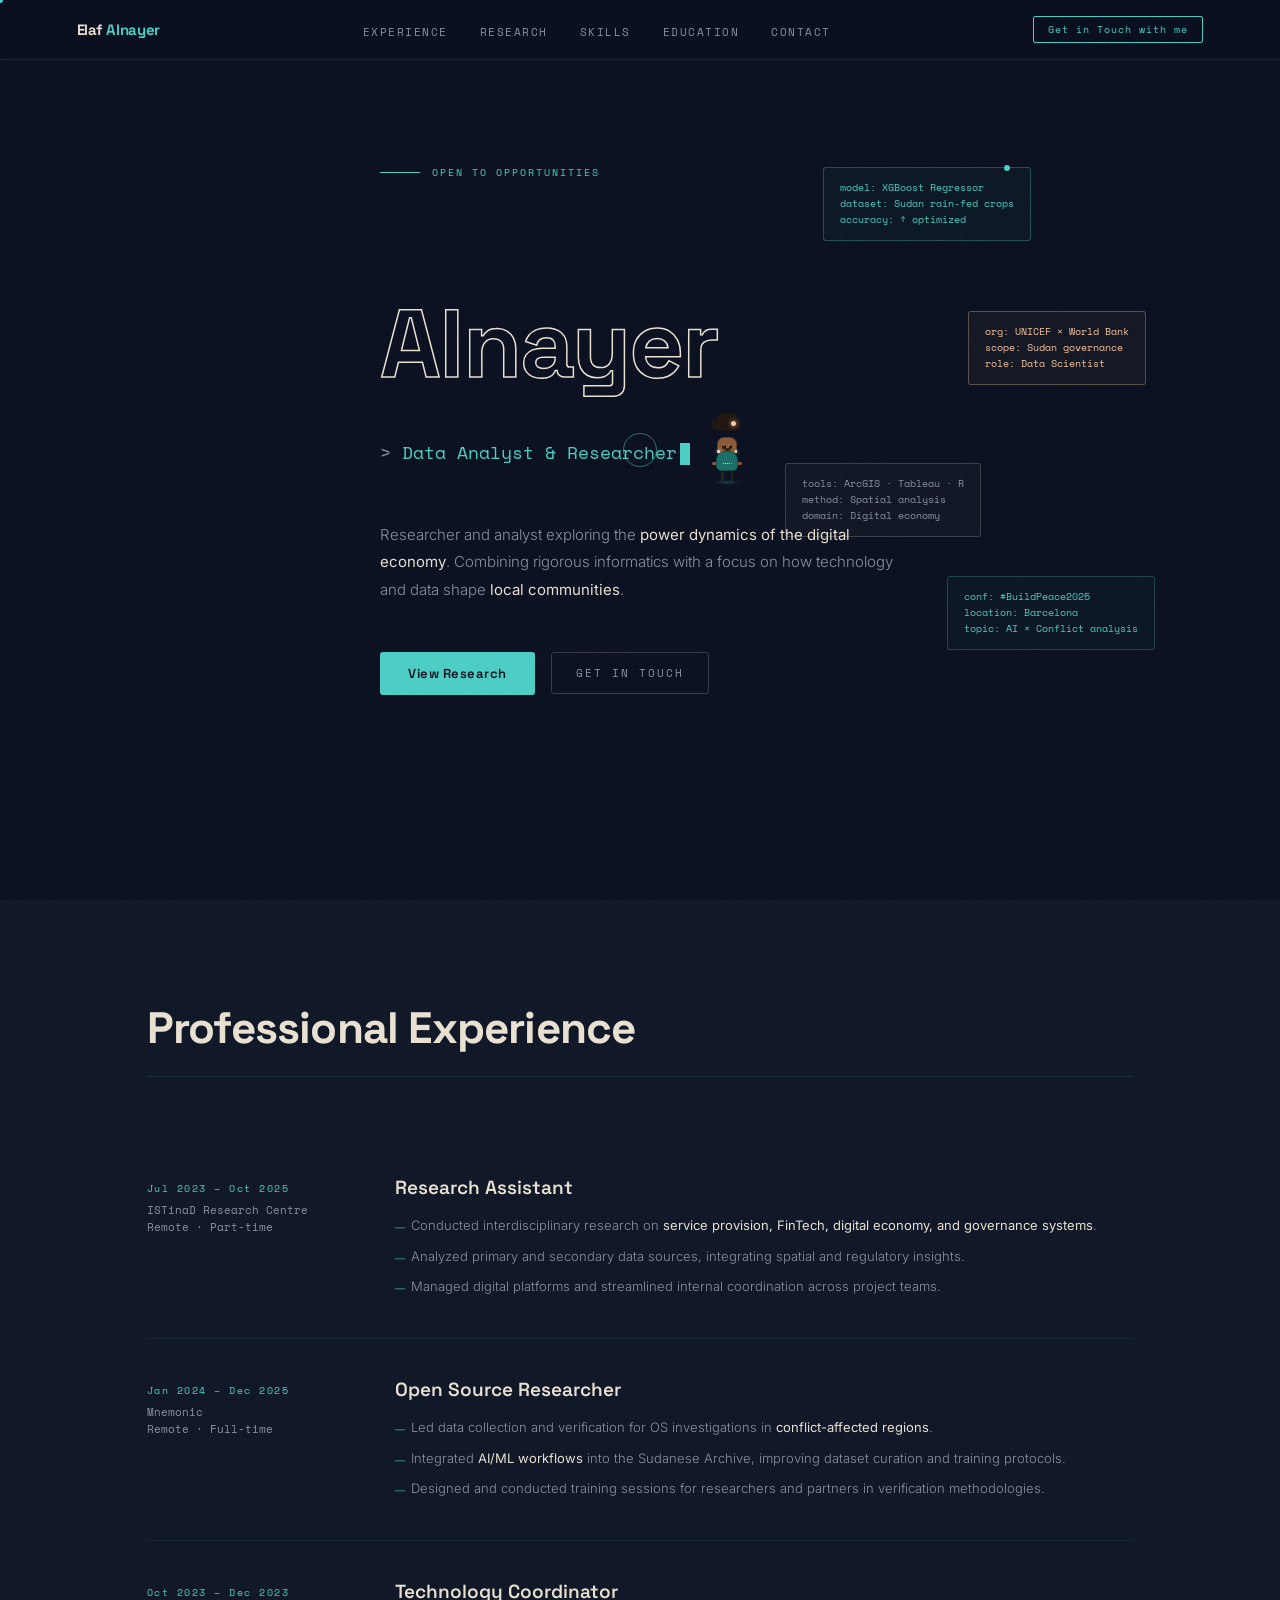
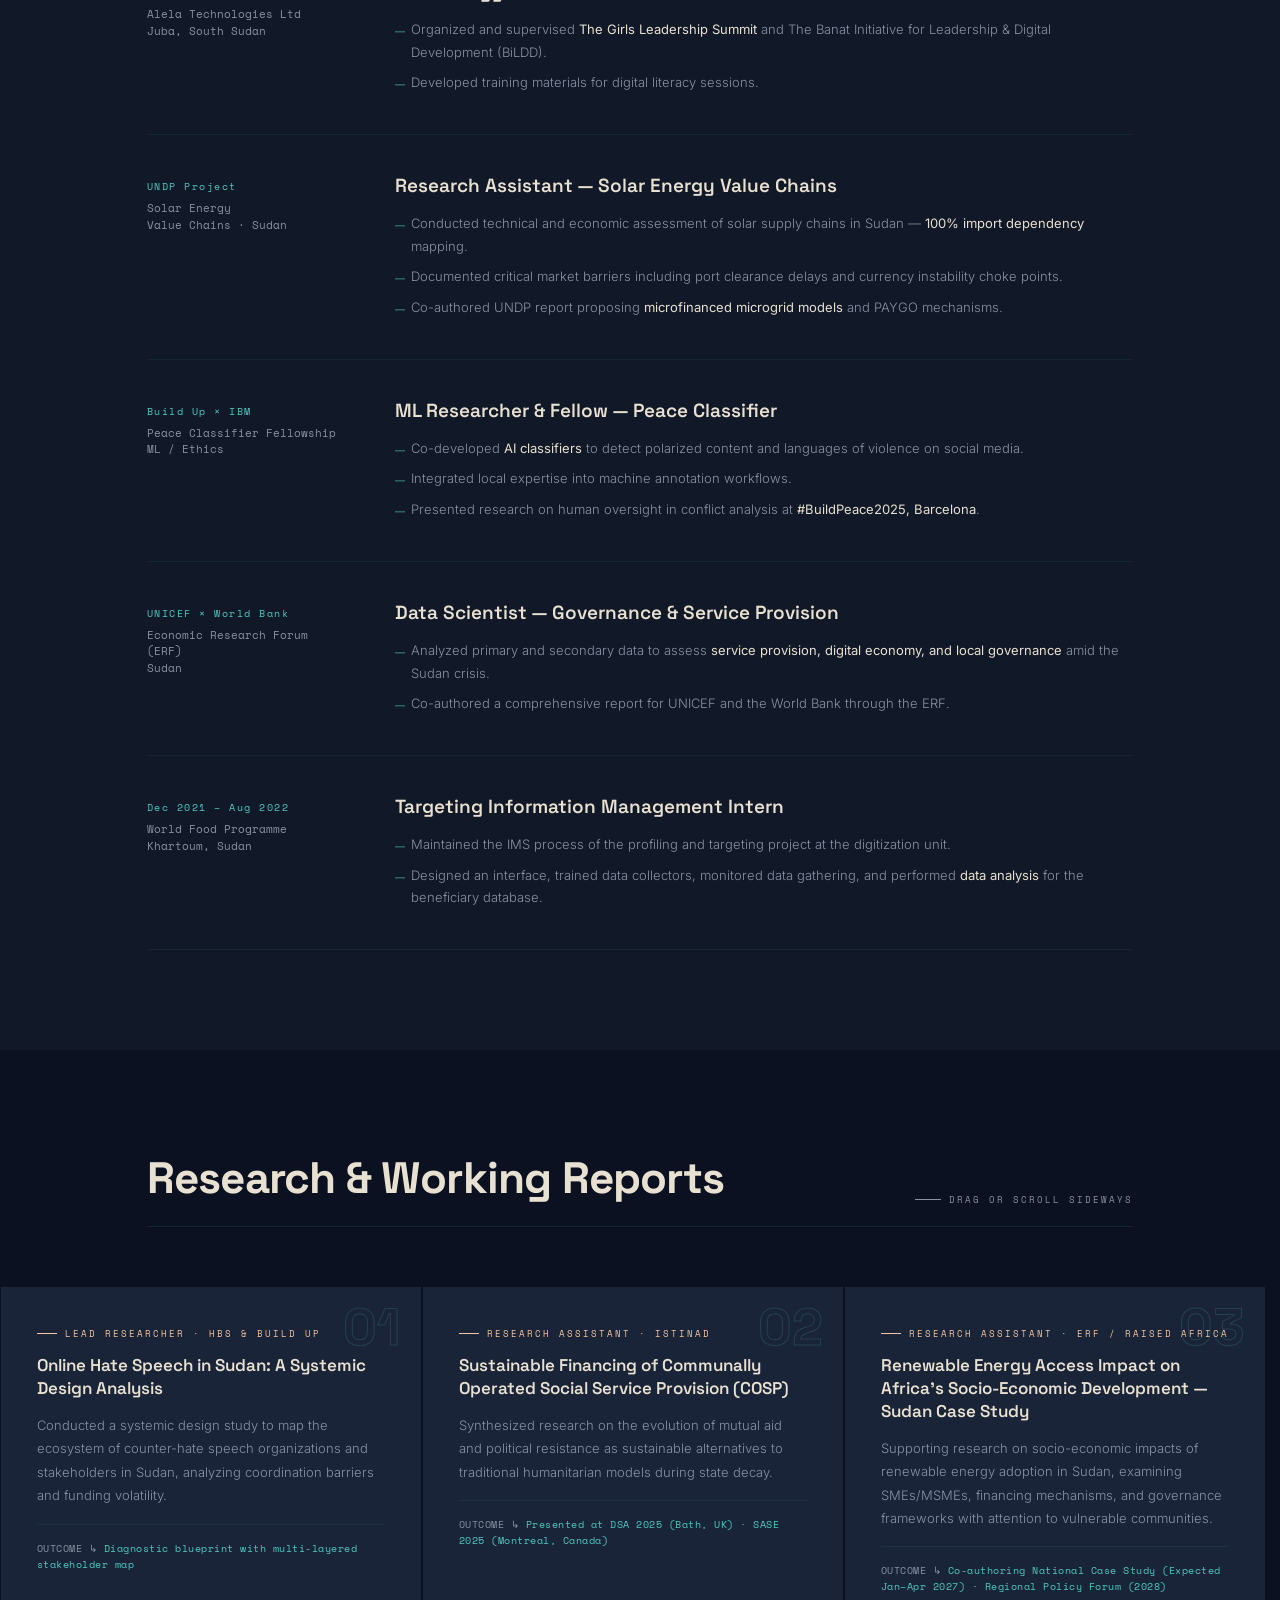
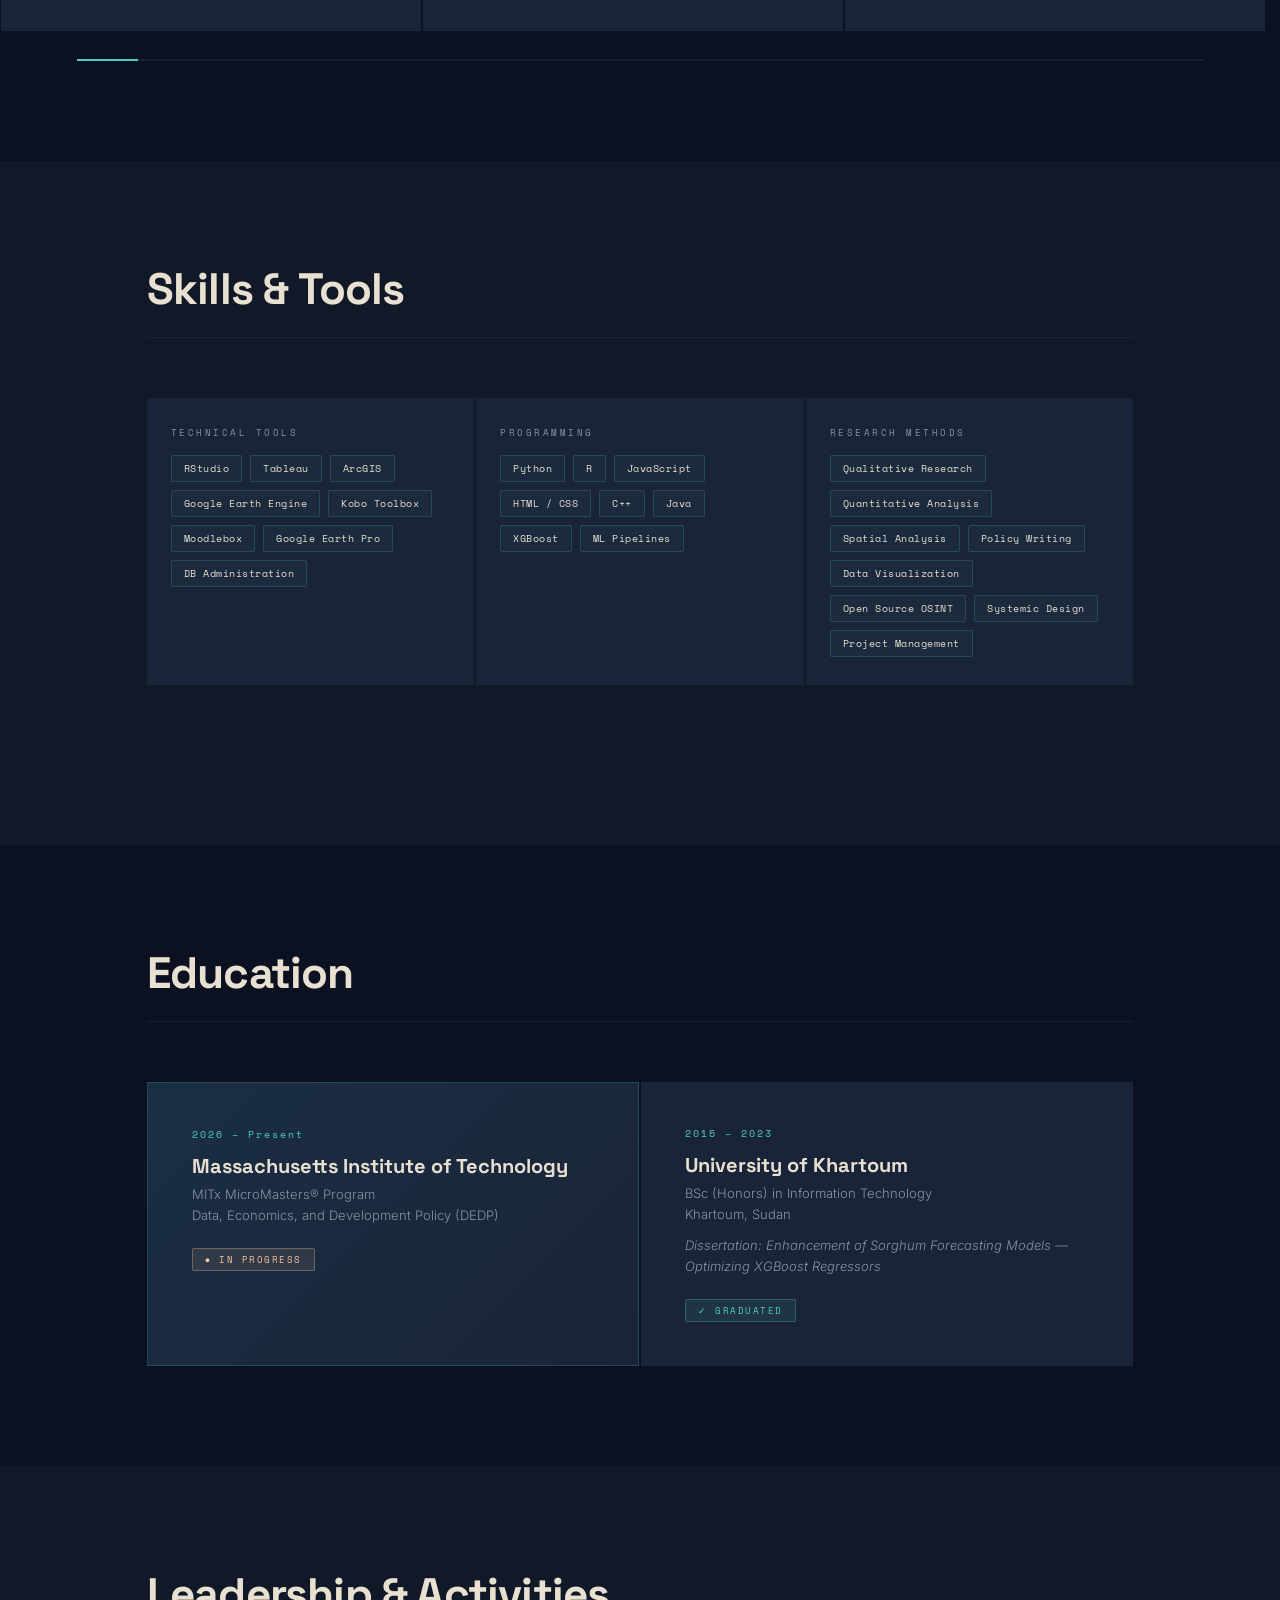
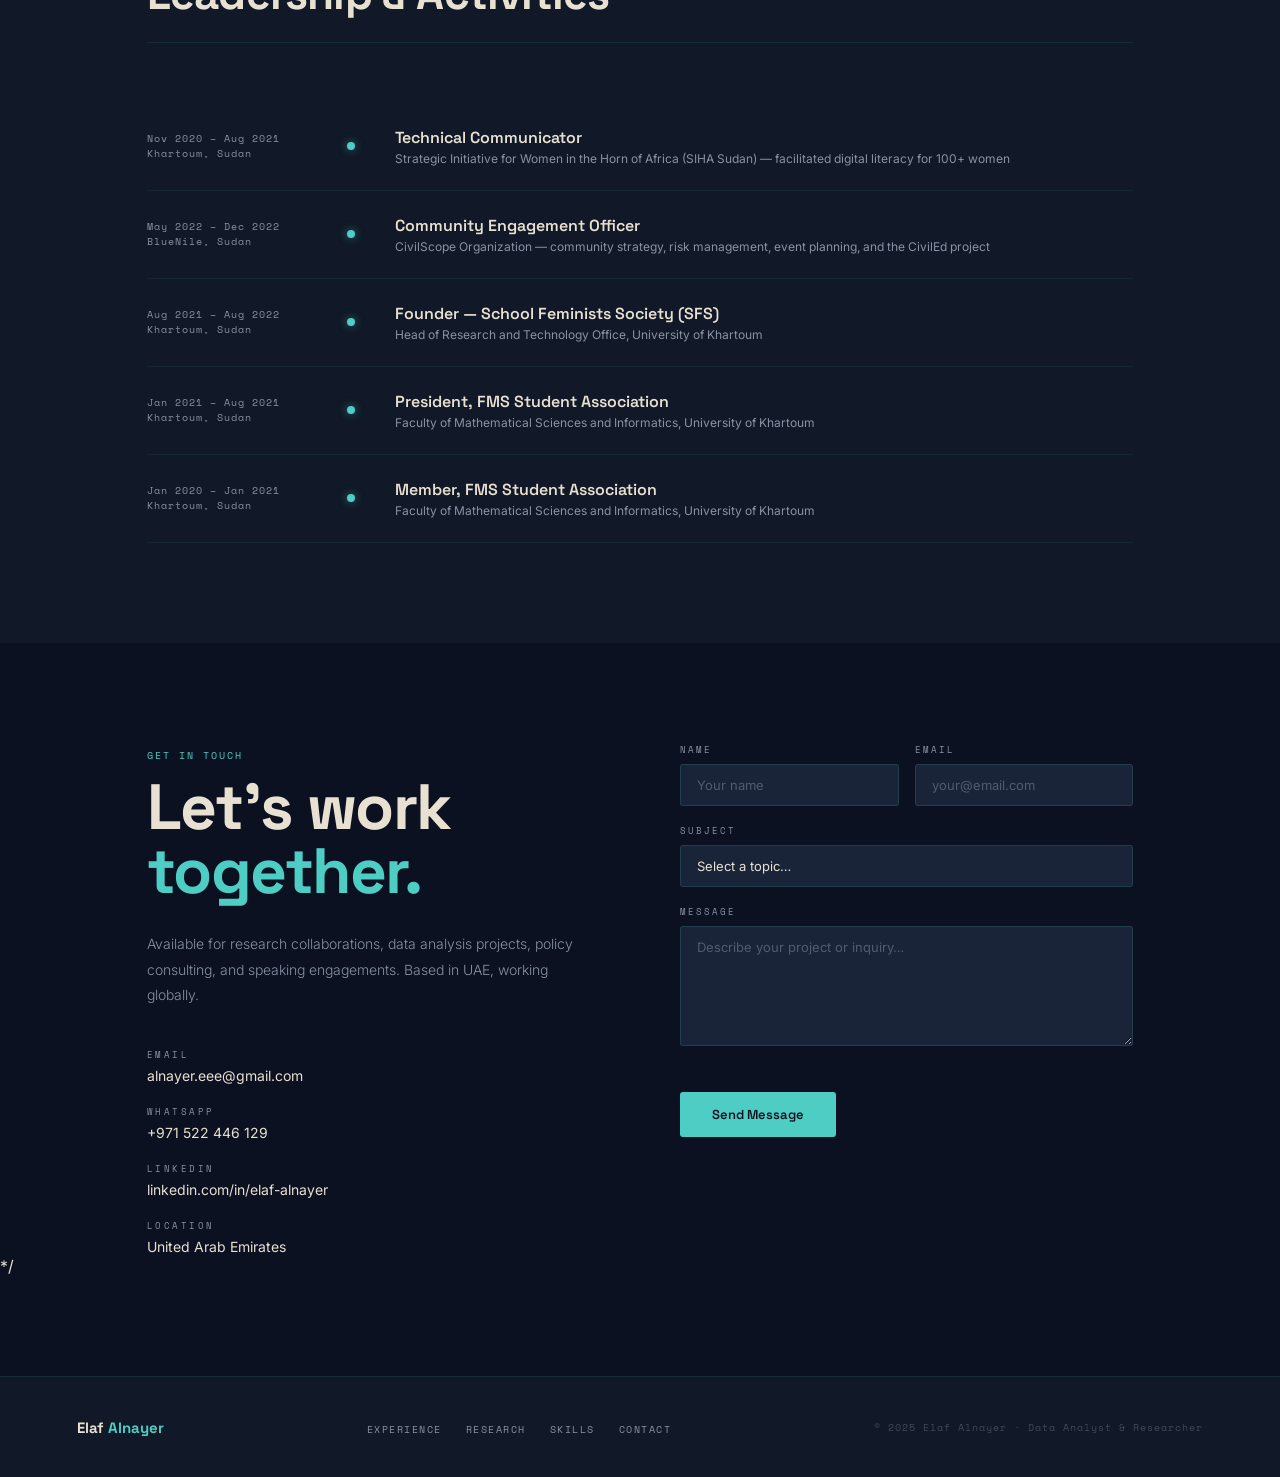
==== commit 678ccca4: "Refactor form submission to async/await Updated the form submission process to use async/await for h" ====
--- a/index.html
+++ b/index.html
@@ -1124,6 +1124,9 @@
       </form>-->
       <!-- Replace onsubmit="return false;" with your JS function -->
 <form class="contact-form" onsubmit="handleSubmit(event)">
+  <!-- Web3Forms Access Key -->
+  <input type="hidden" name="access_key" value="742b901b-7a80-43da-9950-5e7f28d0601f" />
+
   <div class="f-row">
     <div class="f-group">
       <label for="name">Name</label>
@@ -1152,19 +1155,49 @@
     <textarea id="message" name="message" placeholder="Describe your project or inquiry…" required></textarea>
   </div>
 
+  <!-- Status message element for user feedback -->
+  <div id="result" style="margin-top: 10px; font-weight: 500;"></div>
+
   <button type="submit" class="btn-send magnetic" data-cursor="SEND">Send Message</button>
 </form>
 
 <script>
-  function handleSubmit(event) {
+  async function handleSubmit(event) {
     event.preventDefault(); // Prevents page reload
-    
-    // Example: Reading form data
-    const formData = new FormData(event.target);
-    const data = Object.fromEntries(formData.entries());
-    
-    console.log("Form Submitted:", data);
-    // Add your API fetch request here
+
+    const form = event.target;
+    const result = document.getElementById('result');
+    const submitBtn = form.querySelector('button[type="submit"]');
+
+    // UI Feedback: Show loading state
+    result.style.color = "#888";
+    result.innerHTML = "Sending...";
+    submitBtn.disabled = true;
+
+    const formData = new FormData(form);
+
+    try {
+      const response = await fetch("https://api.web3forms.com/submit", {
+        method: "POST",
+        body: formData
+      });
+
+      const data = await response.json();
+
+      if (data.success) {
+        result.style.color = "#10B981"; // Green success text
+        result.innerHTML = "Message sent successfully!";
+        form.reset(); // Clear the form inputs
+      } else {
+        result.style.color = "#EF4444"; // Red error text
+        result.innerHTML = data.message || "Something went wrong. Please try again.";
+      }
+    } catch (error) {
+      result.style.color = "#EF4444";
+      result.innerHTML = "Network error. Please try again later.";
+    } finally {
+      submitBtn.disabled = false;
+    }
   }
 </script>
     </div>
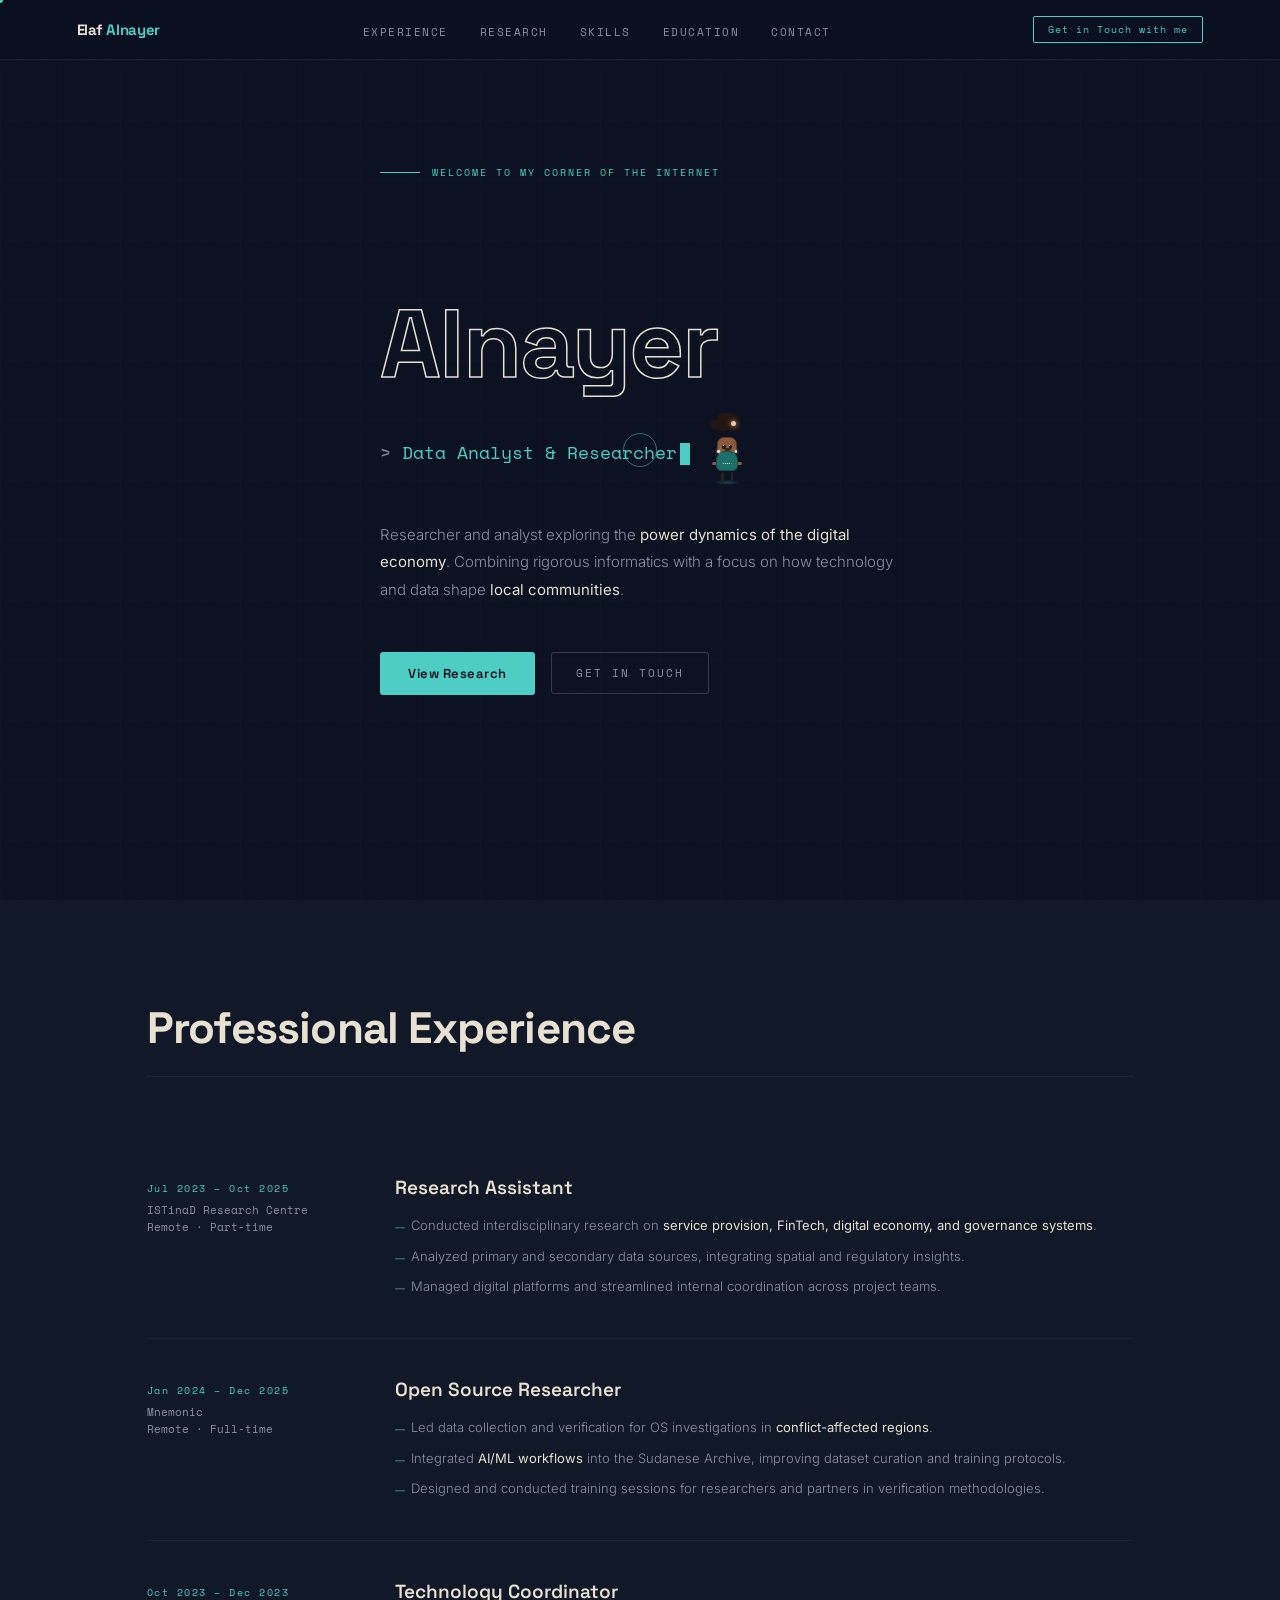
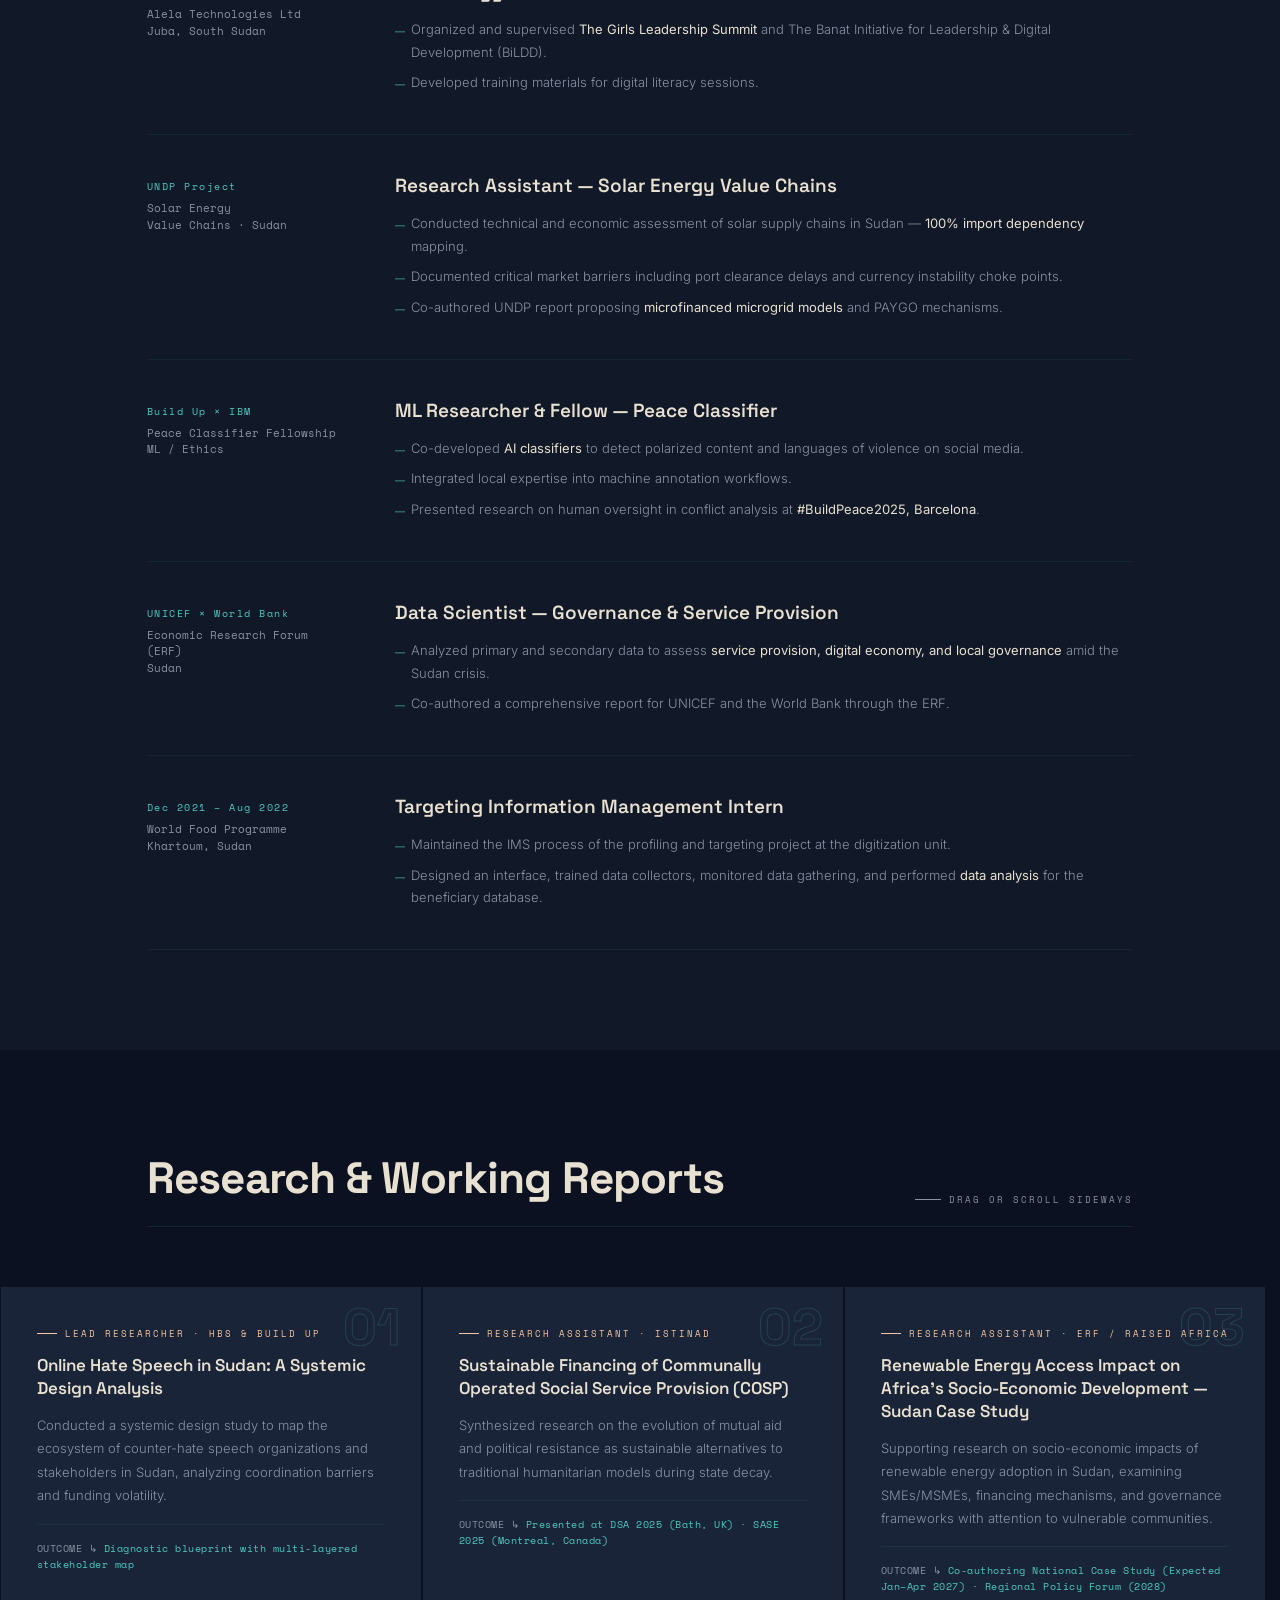
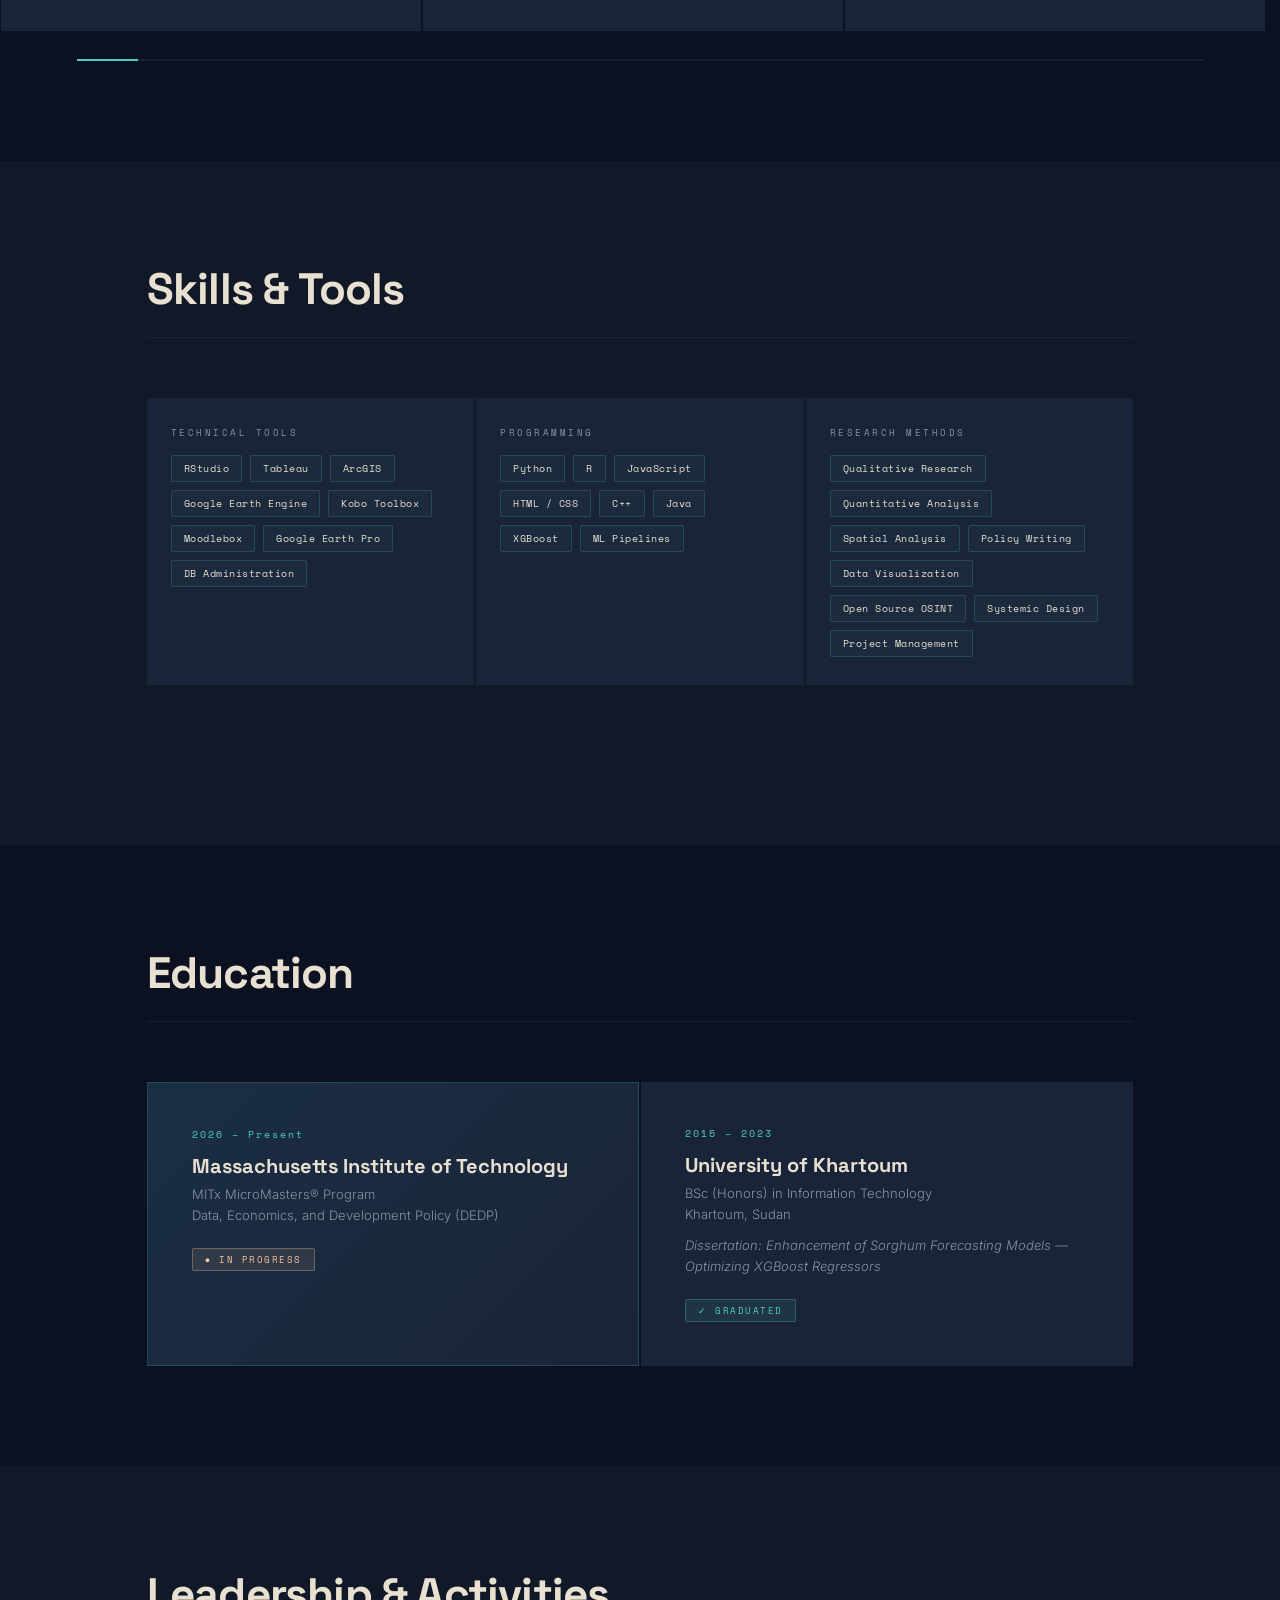
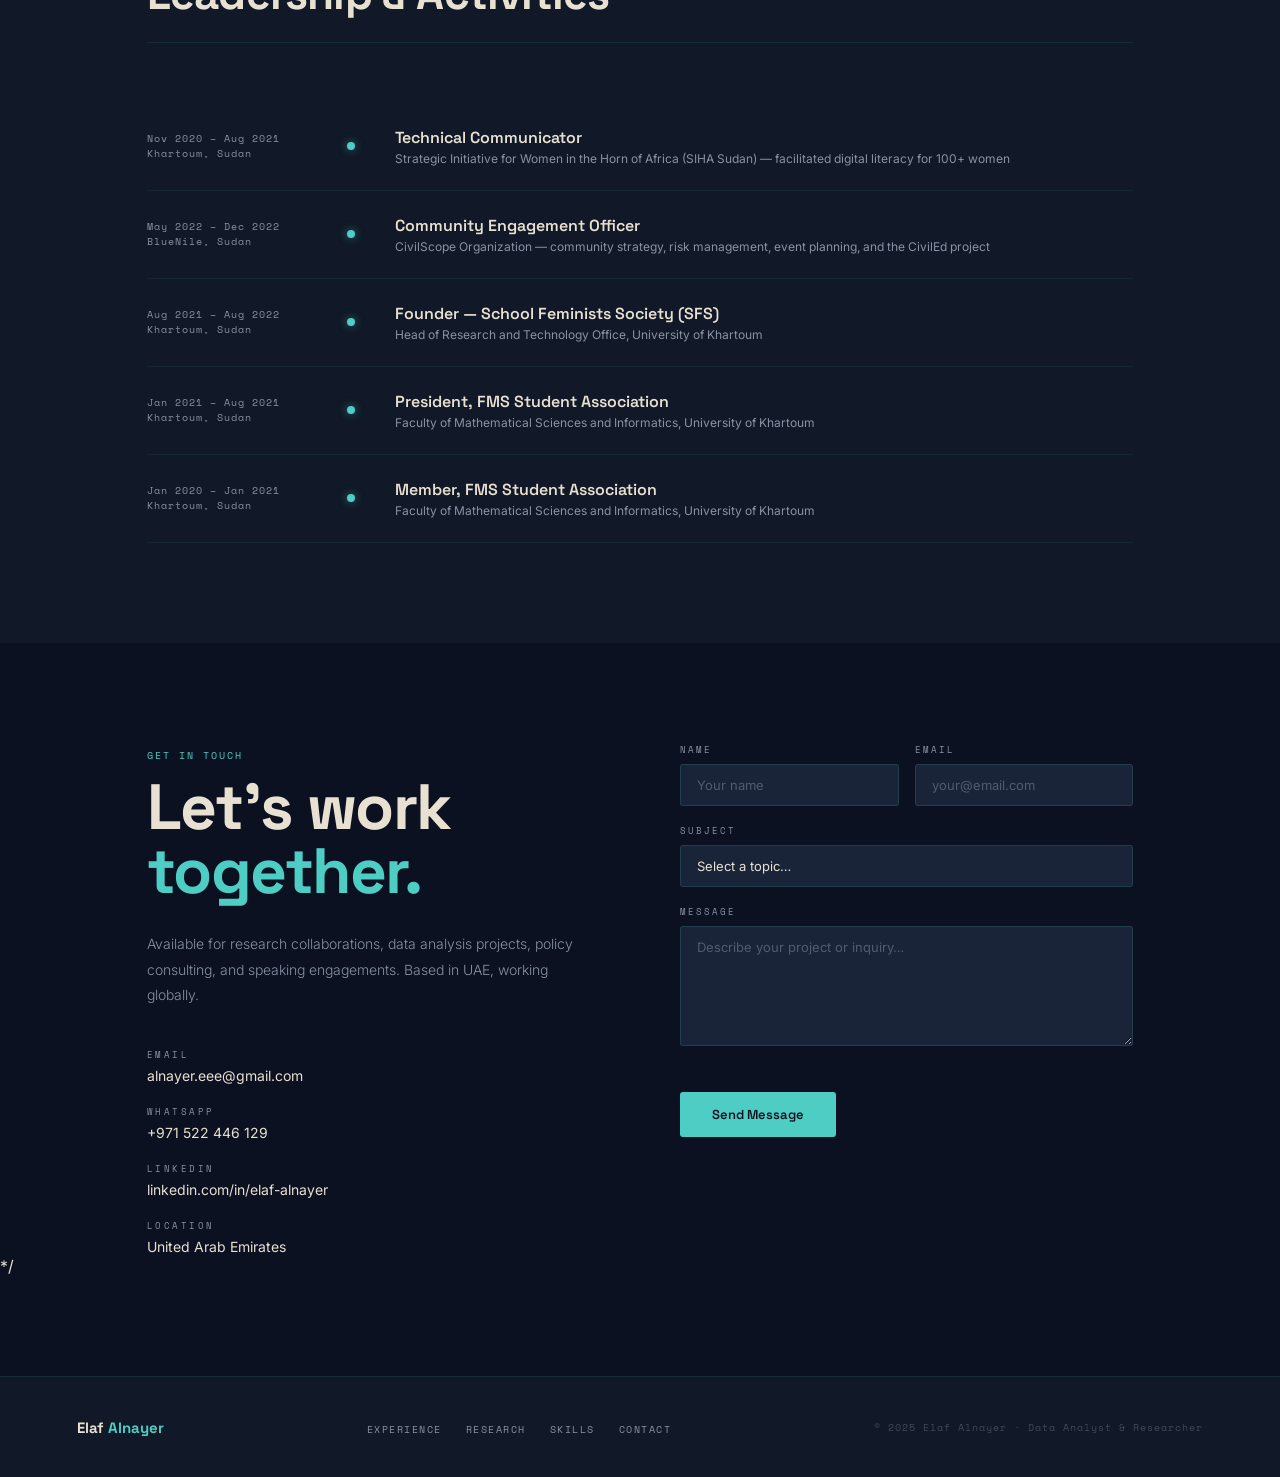
==== commit 9692f697: "Update index.html" ====
--- a/index.html
+++ b/index.html
@@ -692,7 +692,7 @@
   <div class="grid-line"></div>
 
   <!-- Floating data annotation nodes -->
-  <div class="data-nodes">
+  <!--div class="data-nodes">
     <div class="node node-1">
       <div class="node-dot"></div>
       <div>model: XGBoost Regressor</div>
@@ -714,11 +714,11 @@
       <div>location: Barcelona</div>
       <div>topic: AI × Conflict analysis</div>
     </div>
-  </div>
+</div-->
 
   <div class="wrap hero-content">
     <div class="hero-eyebrow">
-      <span class="tag">Open to  Opportunities</span>
+      <span class="tag">Welcome to my corner of the internet</span>
     </div>
     <h1 class="hero-name">
       <span class="first" id="first-name">Elaf</span>
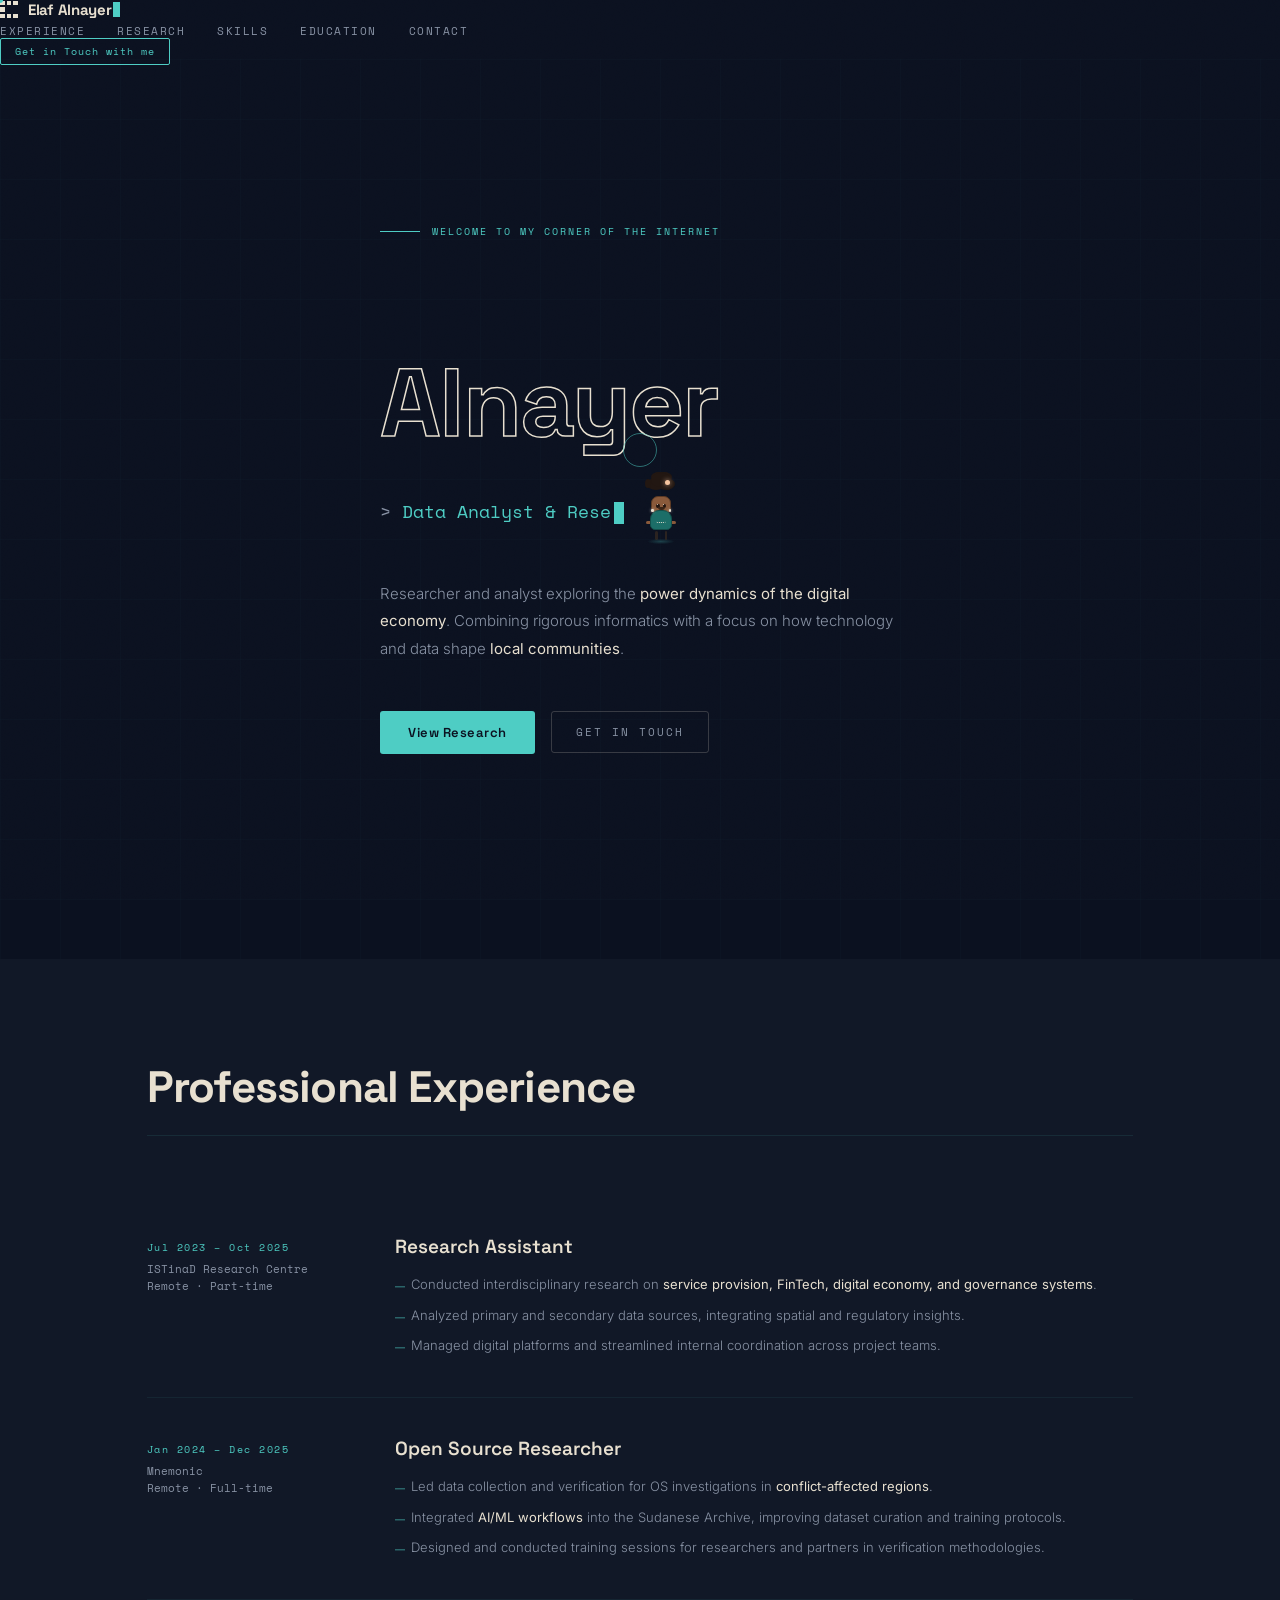
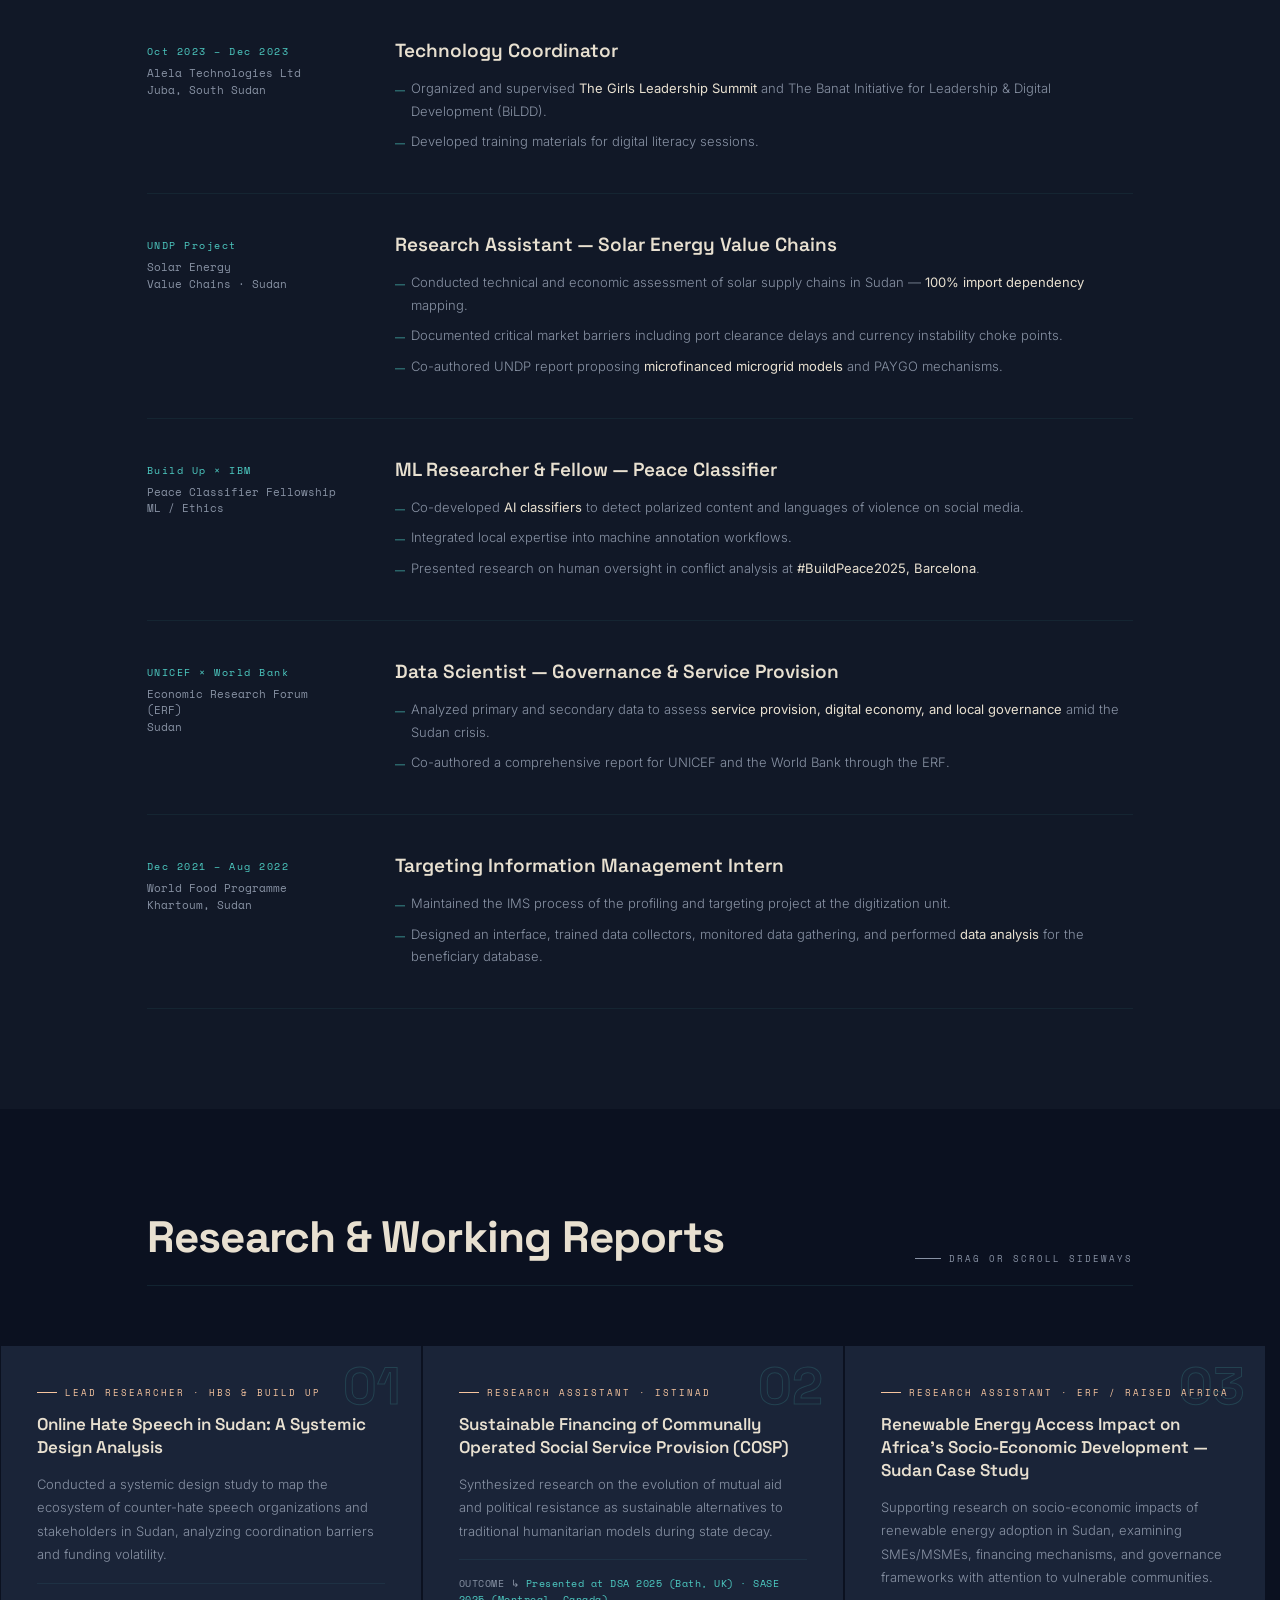
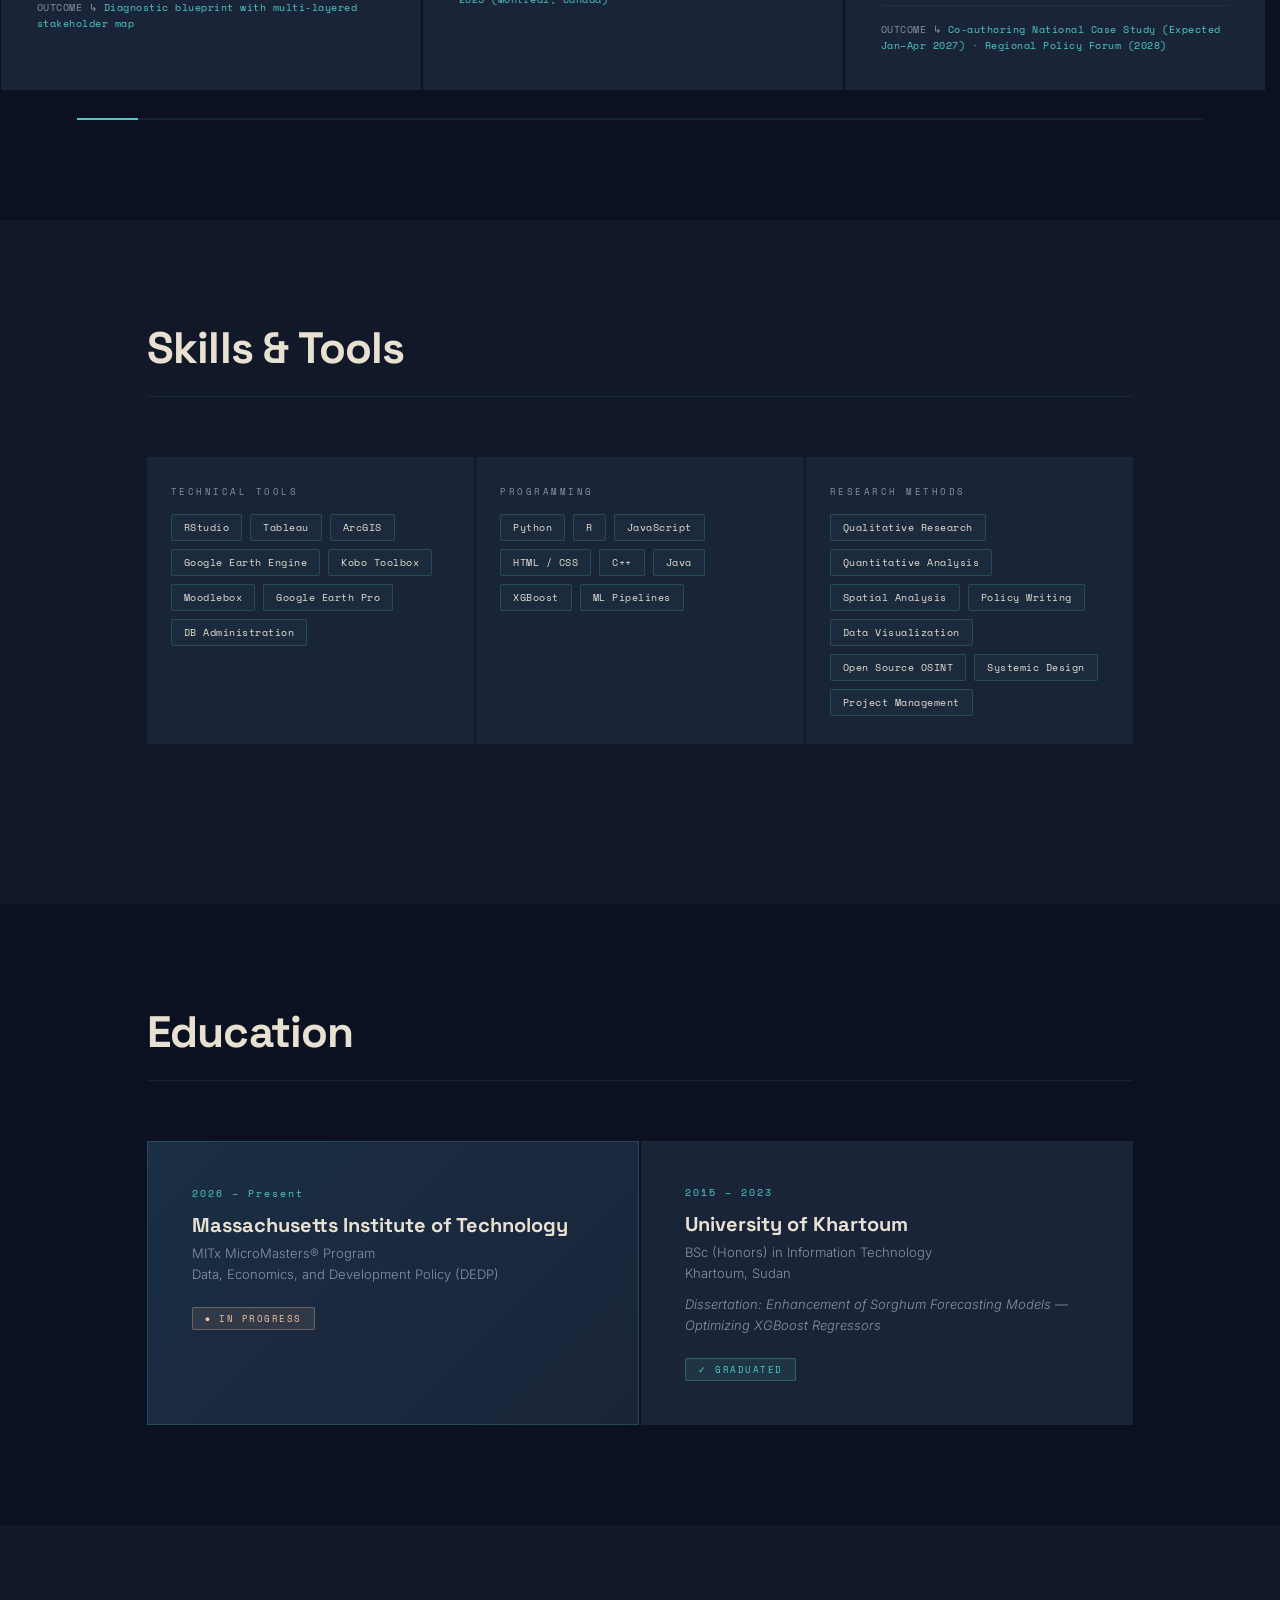
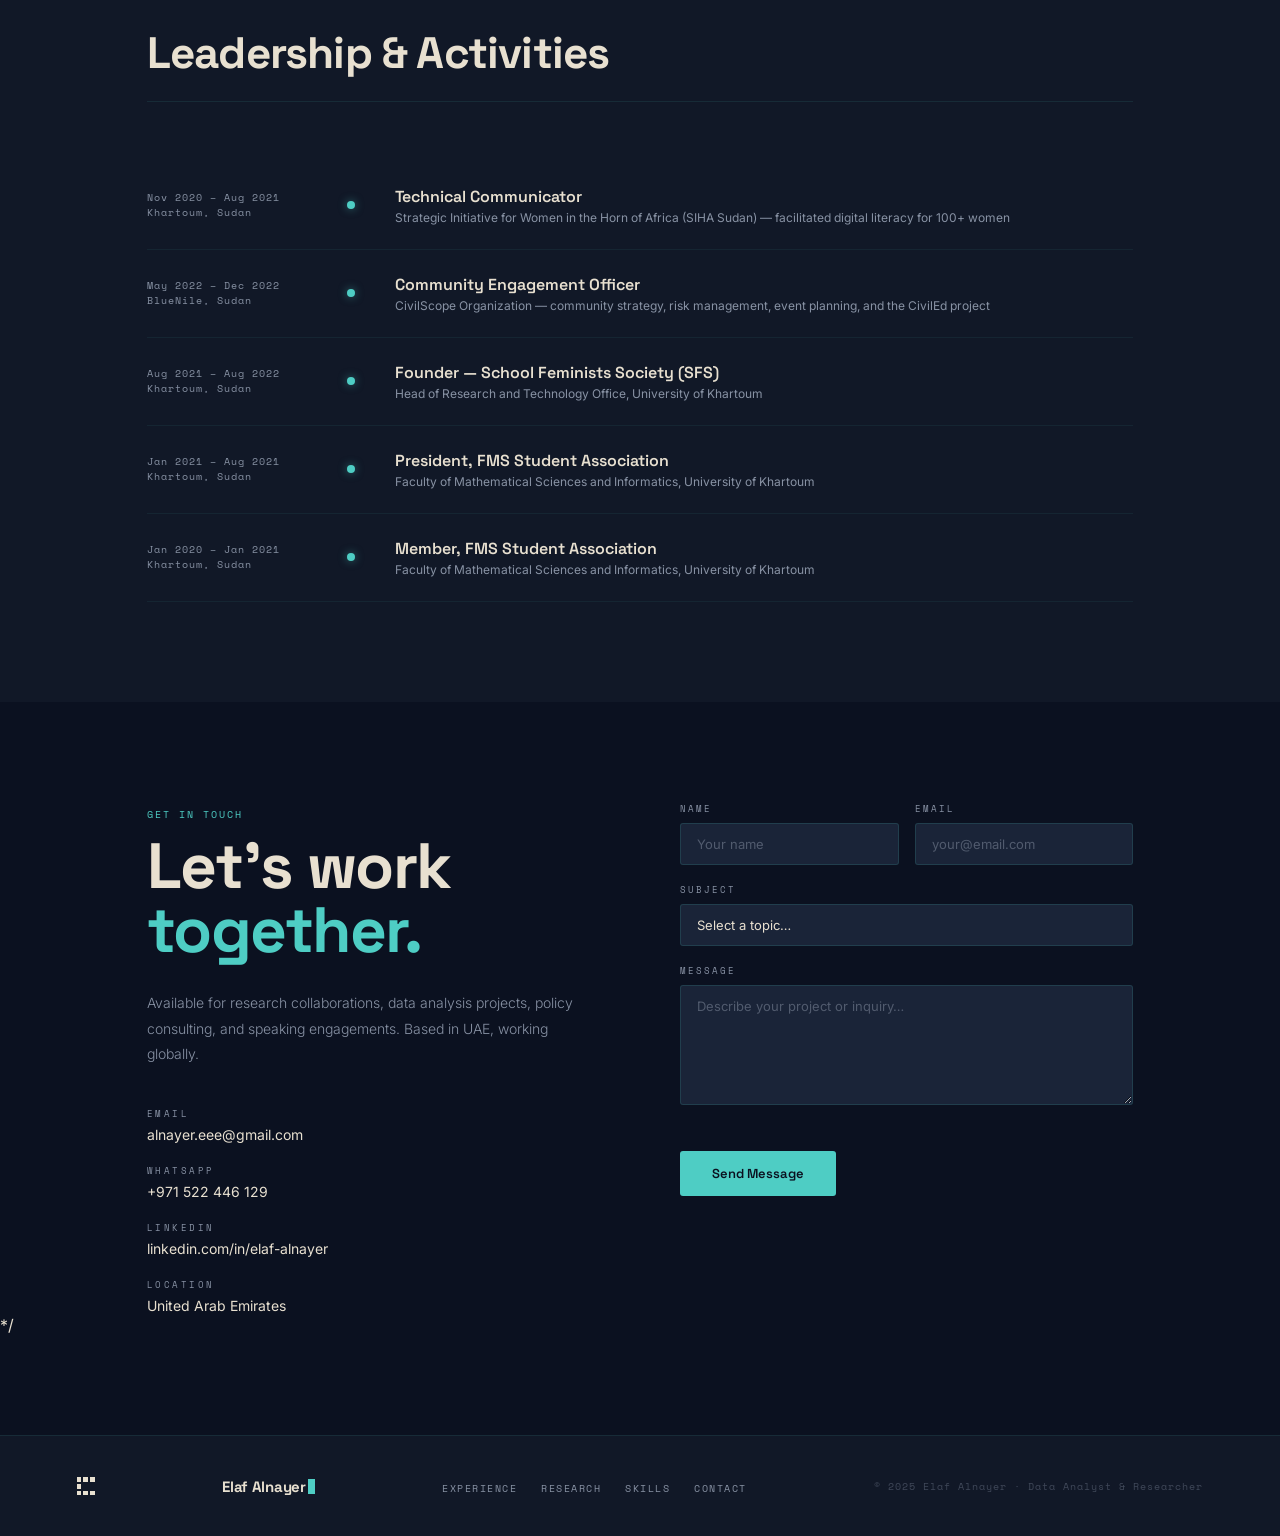
==== commit 14fa9f8e: "Implement navigation and brand structure Added navigation and brand elements to header and footer." ====
--- a/index.html
+++ b/index.html
@@ -91,10 +91,26 @@
 .tag{font-family:var(--mono);font-size:10px;letter-spacing:2px;text-transform:uppercase;color:var(--teal);display:inline-block;margin-bottom:12px}
 .grid-line{position:absolute;inset:0;background-image:linear-gradient(rgba(78,205,196,0.03) 1px,transparent 1px),linear-gradient(90deg,rgba(78,205,196,0.03) 1px,transparent 1px);background-size:60px 60px;pointer-events:none}
 
-/* ── NAV ────────────────────────────────── */
+/* ── NAV ────────────────────────────────── 
 nav{position:fixed;top:0;left:0;right:0;z-index:900;height:60px;display:flex;align-items:center;justify-content:space-between;padding:0 var(--gap);border-bottom:1px solid rgba(78,205,196,0.1);background:rgba(11,17,32,0.85);backdrop-filter:blur(16px);-webkit-backdrop-filter:blur(16px)}
 .nav-logo{font-family:var(--display);font-size:15px;font-weight:700;letter-spacing:-0.3px;color:var(--sand);position:relative;z-index:2}
-.nav-logo span{color:var(--teal)}
+.nav-logo span{color:var(--teal)} */
+  .brand{display:flex;align-items:center;gap:10px;position:relative;z-index:2}
+.brand-glyph{
+  width:18px;height:18px;
+  display:grid;grid-template-columns:repeat(3,1fr);grid-template-rows:repeat(3,1fr);
+  gap:2px;flex-shrink:0;
+}
+.brand-glyph i{display:block;background:var(--sand)}
+.brand-glyph i:nth-child(5),.brand-glyph i:nth-child(6){background:transparent}
+.brand:hover .brand-glyph i{background:var(--signal);transition:background .05s steps(1)}
+.brand:hover .brand-glyph i:nth-child(5){animation:px-flicker .4s steps(2) infinite}
+@keyframes px-flicker{0%,100%{background:transparent}50%{background:var(--signal)}}
+
+.brand-word{font-family:var(--display);font-weight:700;font-size:15px;letter-spacing:-0.3px;color:var(--sand);position:relative}
+.brand-word::after{content:'';position:absolute;left:0;bottom:-3px;width:0;height:2px;background:var(--signal);transition:width .25s var(--ease)}
+.brand:hover .brand-word::after{width:100%}
+.brand-word .curs{display:inline-block;width:7px;height:1em;background:var(--teal);margin-left:2px;vertical-align:-2px;animation:blink .9s step-end infinite}
 .nav-links{display:flex;gap:32px;list-style:none}
 .nav-links a{font-family:var(--mono);font-size:11px;letter-spacing:1.5px;text-transform:uppercase;color:var(--muted);transition:color .2s}
 .nav-links a:hover{color:var(--teal)}
@@ -448,6 +464,38 @@
 .sec-header{display:flex;align-items:flex-end;justify-content:space-between;margin-bottom:60px;padding-bottom:20px;border-bottom:1px solid rgba(78,205,196,0.1)}
 .sec-title{font-family:var(--display);font-size:clamp(28px,4vw,44px);font-weight:700;letter-spacing:-0.8px;color:var(--sand)}
 .sec-count{font-family:var(--mono);font-size:11px;letter-spacing:2px;color:var(--muted)}
+
+  /* ── GRID-FRAME TABLE STRUCTURE ─────────── */
+.grid-frame{
+  display:grid;
+  border-top:1px solid rgba(78,205,196,0.18);
+  border-left:1px solid rgba(78,205,196,0.18);
+}
+.grid-frame > *{
+  border-right:1px solid rgba(78,205,196,0.18);
+  border-bottom:1px solid rgba(78,205,196,0.18);
+  padding:32px;
+  position:relative;
+  background:var(--surface);
+  transition:background .25s;
+}
+.grid-frame > *:hover{background:#1E2E48}
+.grid-frame.cols-2{grid-template-columns:1fr 1fr}
+.grid-frame.cols-3{grid-template-columns:repeat(3,1fr)}
+.grid-frame.cols-4{grid-template-columns:repeat(4,1fr)}
+
+.cell-idx{position:absolute;top:14px;right:18px;font-family:var(--display);font-size:2.2rem;font-weight:700;color:transparent;-webkit-text-stroke:1px rgba(78,205,196,0.2);line-height:1}
+.cell-label{font-family:var(--mono);font-size:10px;letter-spacing:2px;text-transform:uppercase;color:var(--muted);margin-bottom:12px}
+.cell-title{font-family:var(--display);font-weight:600;font-size:1.05rem;color:var(--sand);margin-bottom:8px}
+.cell-body{font-size:13px;font-weight:300;line-height:1.75;color:var(--muted)}
+
+@media(max-width:900px){
+  .grid-frame.cols-4{grid-template-columns:repeat(2,1fr)}
+  .grid-frame.cols-3{grid-template-columns:1fr 1fr}
+}
+@media(max-width:680px){
+  .grid-frame.cols-2,.grid-frame.cols-3,.grid-frame.cols-4{grid-template-columns:1fr}
+}
 
 /* ── EXPERIENCE ──────────────────────────── */
 .exp-section{background:var(--deep)}
@@ -664,7 +712,11 @@
 
 <!-- NAV -->
 <nav>
-  <div class="nav-logo">Elaf <span>Alnayer</span></div>
+  <!--div class="nav-logo">Elaf <span>Alnayer</span></div-->
+  <a href="#home" class="brand">
+  <span class="brand-glyph"><i></i><i></i><i></i><i></i><i></i><i></i><i></i><i></i><i></i></span>
+  <span class="brand-word">Elaf Alnayer<span class="curs"></span></span>
+</a>
   <ul class="nav-links">
     <li><a href="#experience">Experience</a></li>
     <li><a href="#research">Research</a></li>
@@ -1206,7 +1258,11 @@
 
 <!-- FOOTER -->
 <footer>
-  <div class="footer-logo">Elaf <span>Alnayer</span></div>
+  <!--div class="footer-logo">Elaf <span>Alnayer</span></div-->
+
+  <span class="brand-glyph"><i></i><i></i><i></i><i></i><i></i><i></i><i></i><i></i><i></i></span>
+  <span class="brand-word">Elaf Alnayer<span class="curs"></span></span>
+</a>
   <ul class="footer-links">
     <li><a href="#experience">Experience</a></li>
     <li><a href="#research">Research</a></li>
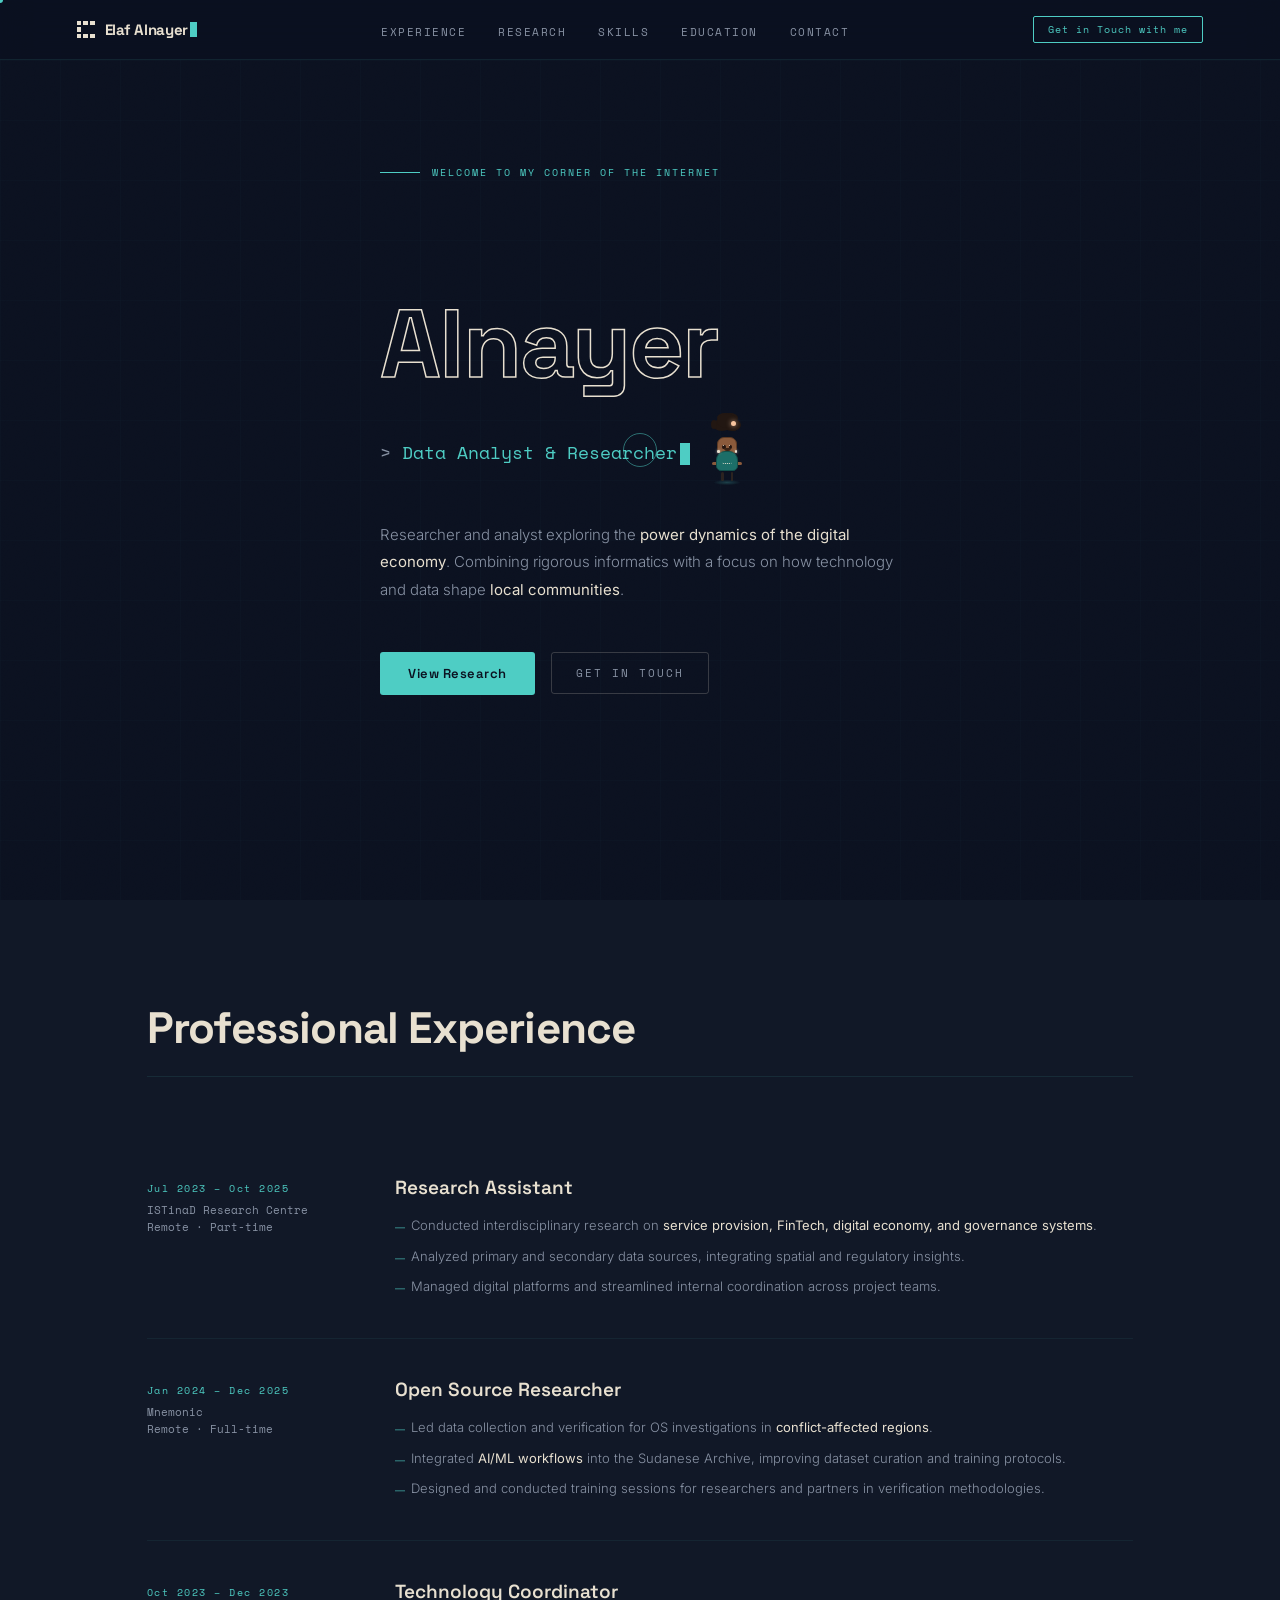
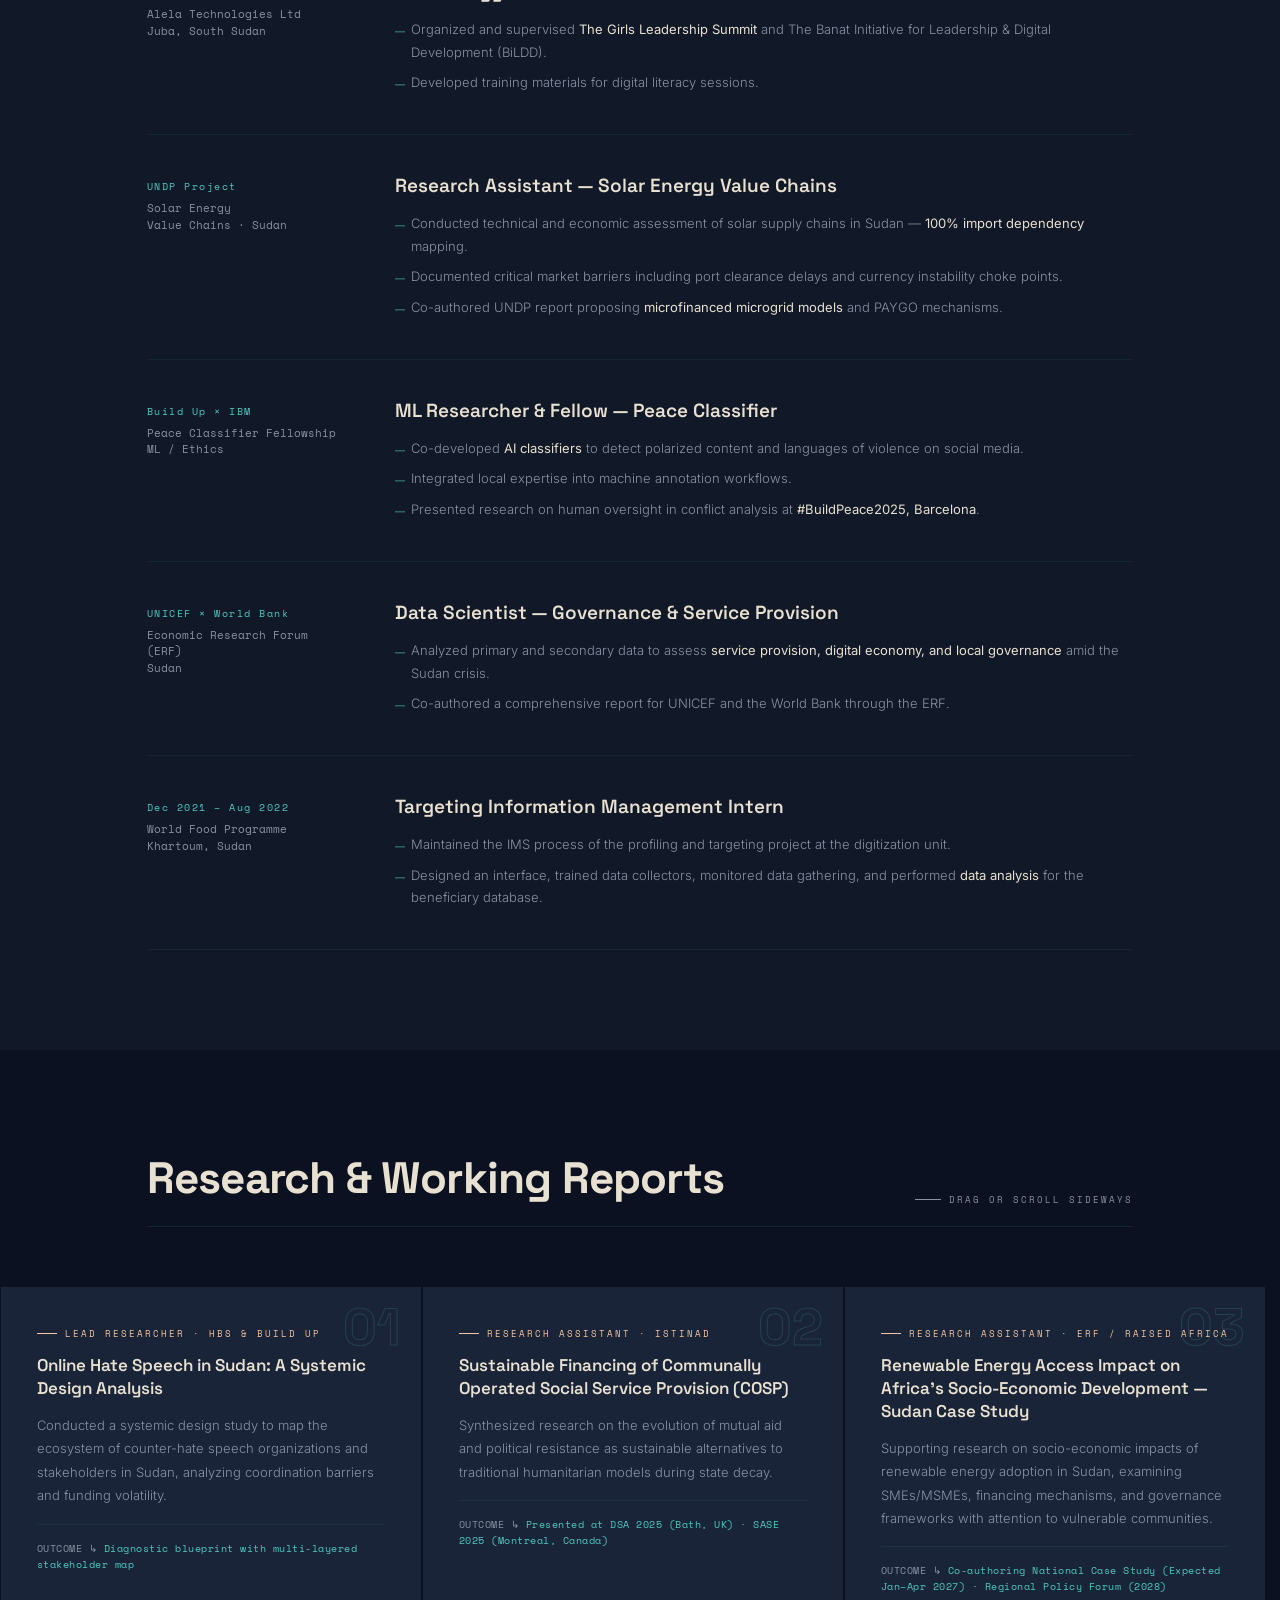
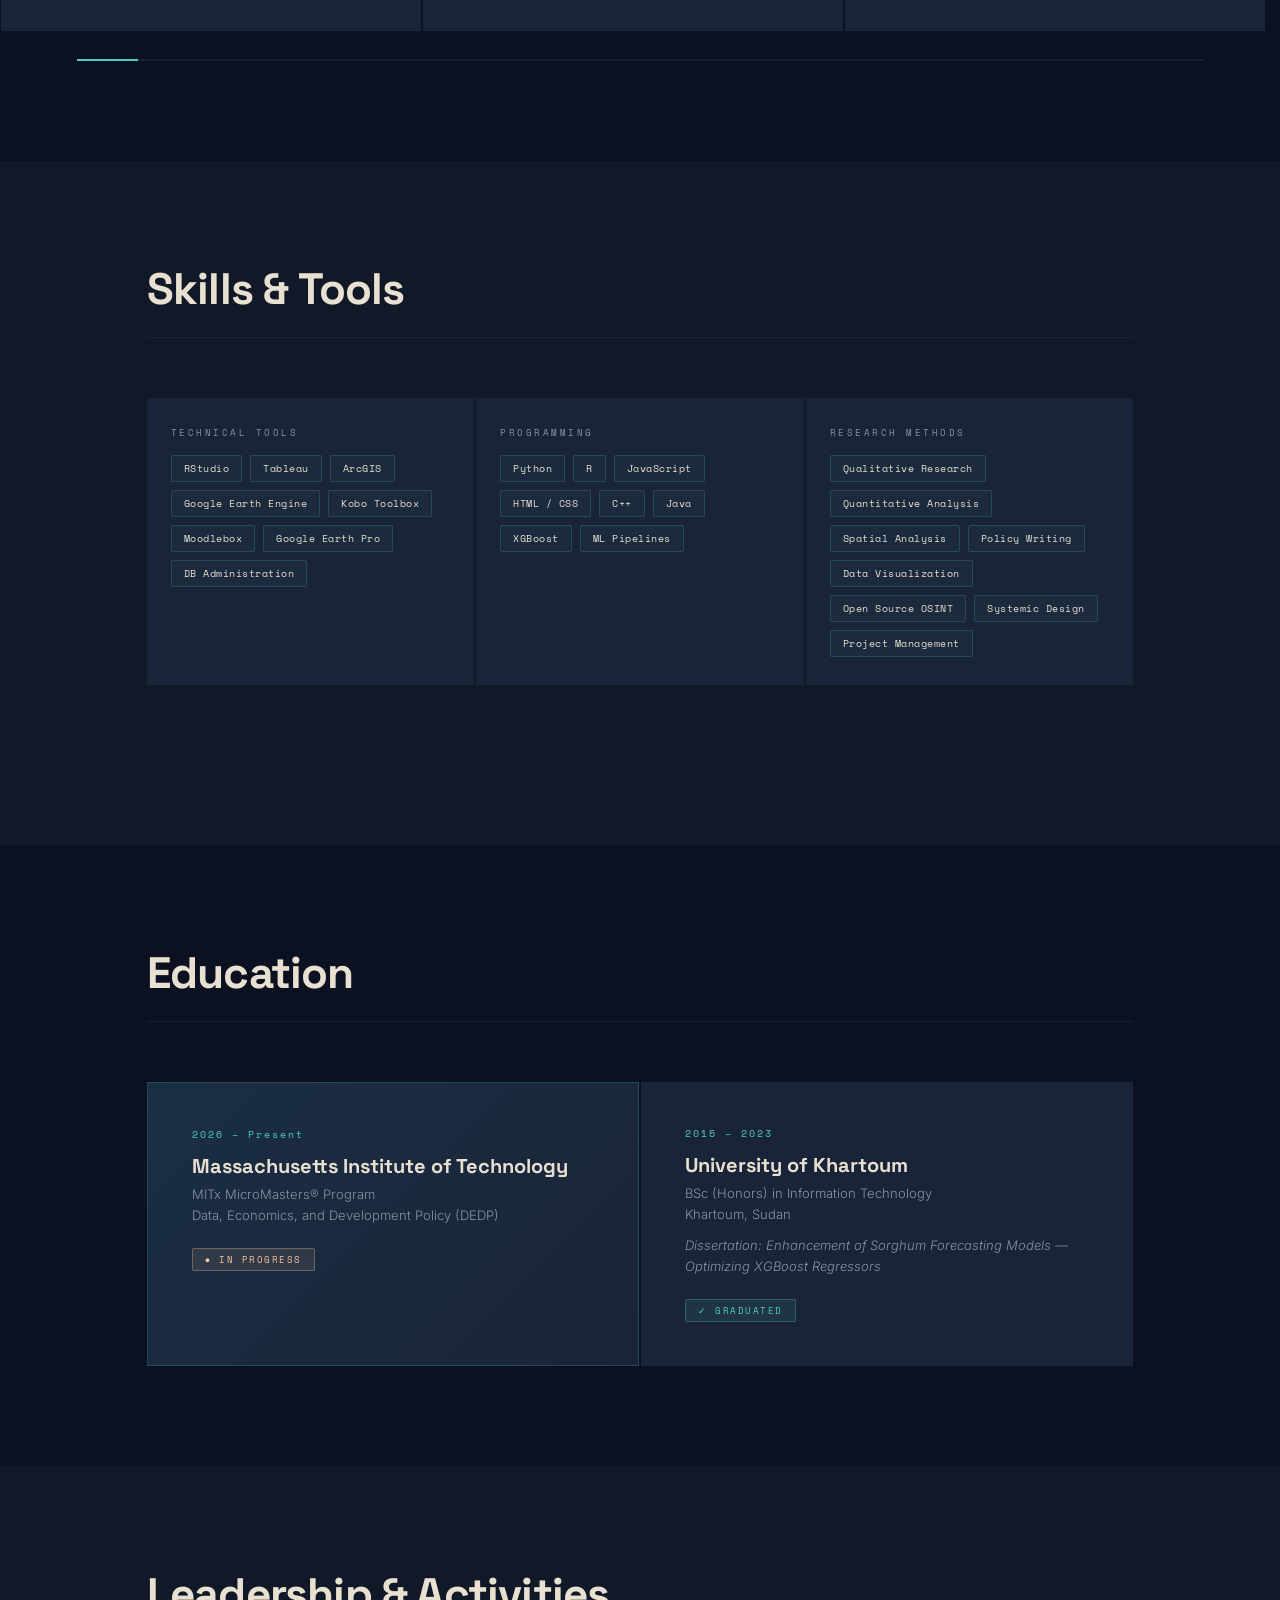
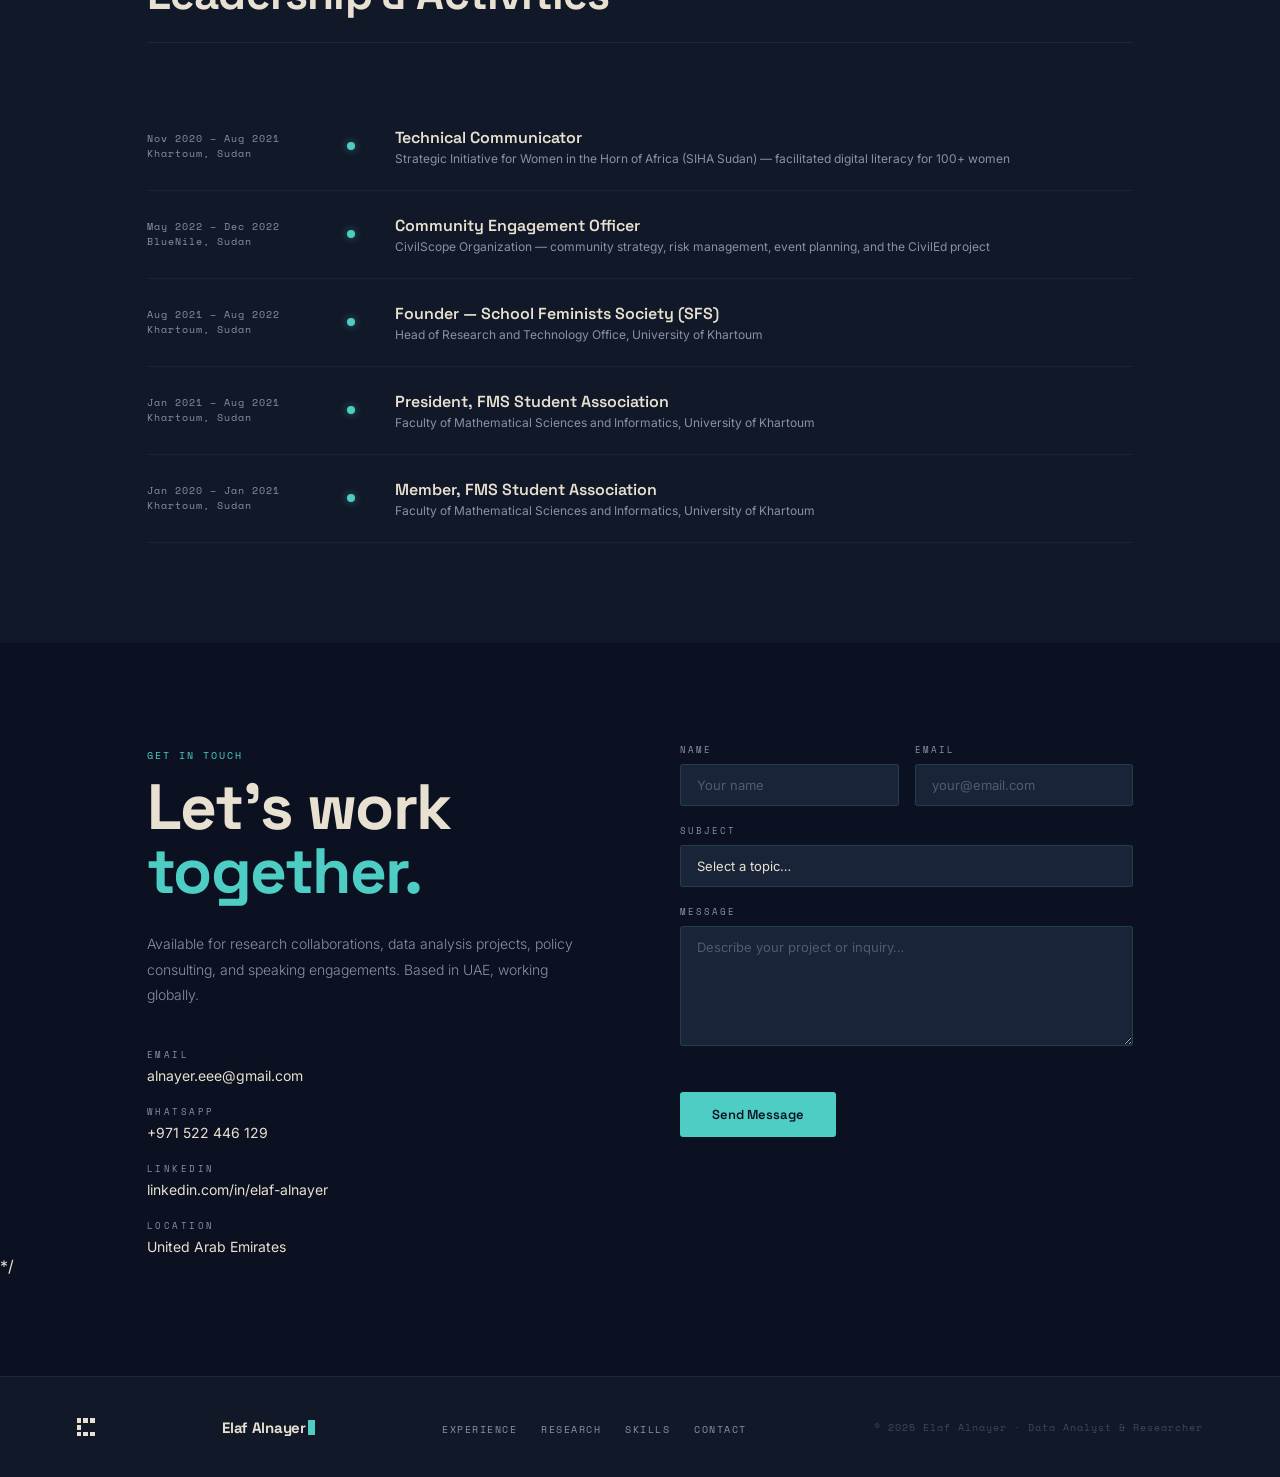
==== commit 306c0fa6: "Fix comment formatting in CSS styles" ====
--- a/index.html
+++ b/index.html
@@ -91,10 +91,10 @@
 .tag{font-family:var(--mono);font-size:10px;letter-spacing:2px;text-transform:uppercase;color:var(--teal);display:inline-block;margin-bottom:12px}
 .grid-line{position:absolute;inset:0;background-image:linear-gradient(rgba(78,205,196,0.03) 1px,transparent 1px),linear-gradient(90deg,rgba(78,205,196,0.03) 1px,transparent 1px);background-size:60px 60px;pointer-events:none}
 
-/* ── NAV ────────────────────────────────── 
+/* ── NAV ────────────────────────────────── */
 nav{position:fixed;top:0;left:0;right:0;z-index:900;height:60px;display:flex;align-items:center;justify-content:space-between;padding:0 var(--gap);border-bottom:1px solid rgba(78,205,196,0.1);background:rgba(11,17,32,0.85);backdrop-filter:blur(16px);-webkit-backdrop-filter:blur(16px)}
 .nav-logo{font-family:var(--display);font-size:15px;font-weight:700;letter-spacing:-0.3px;color:var(--sand);position:relative;z-index:2}
-.nav-logo span{color:var(--teal)} */
+.nav-logo span{color:var(--teal)} 
   .brand{display:flex;align-items:center;gap:10px;position:relative;z-index:2}
 .brand-glyph{
   width:18px;height:18px;
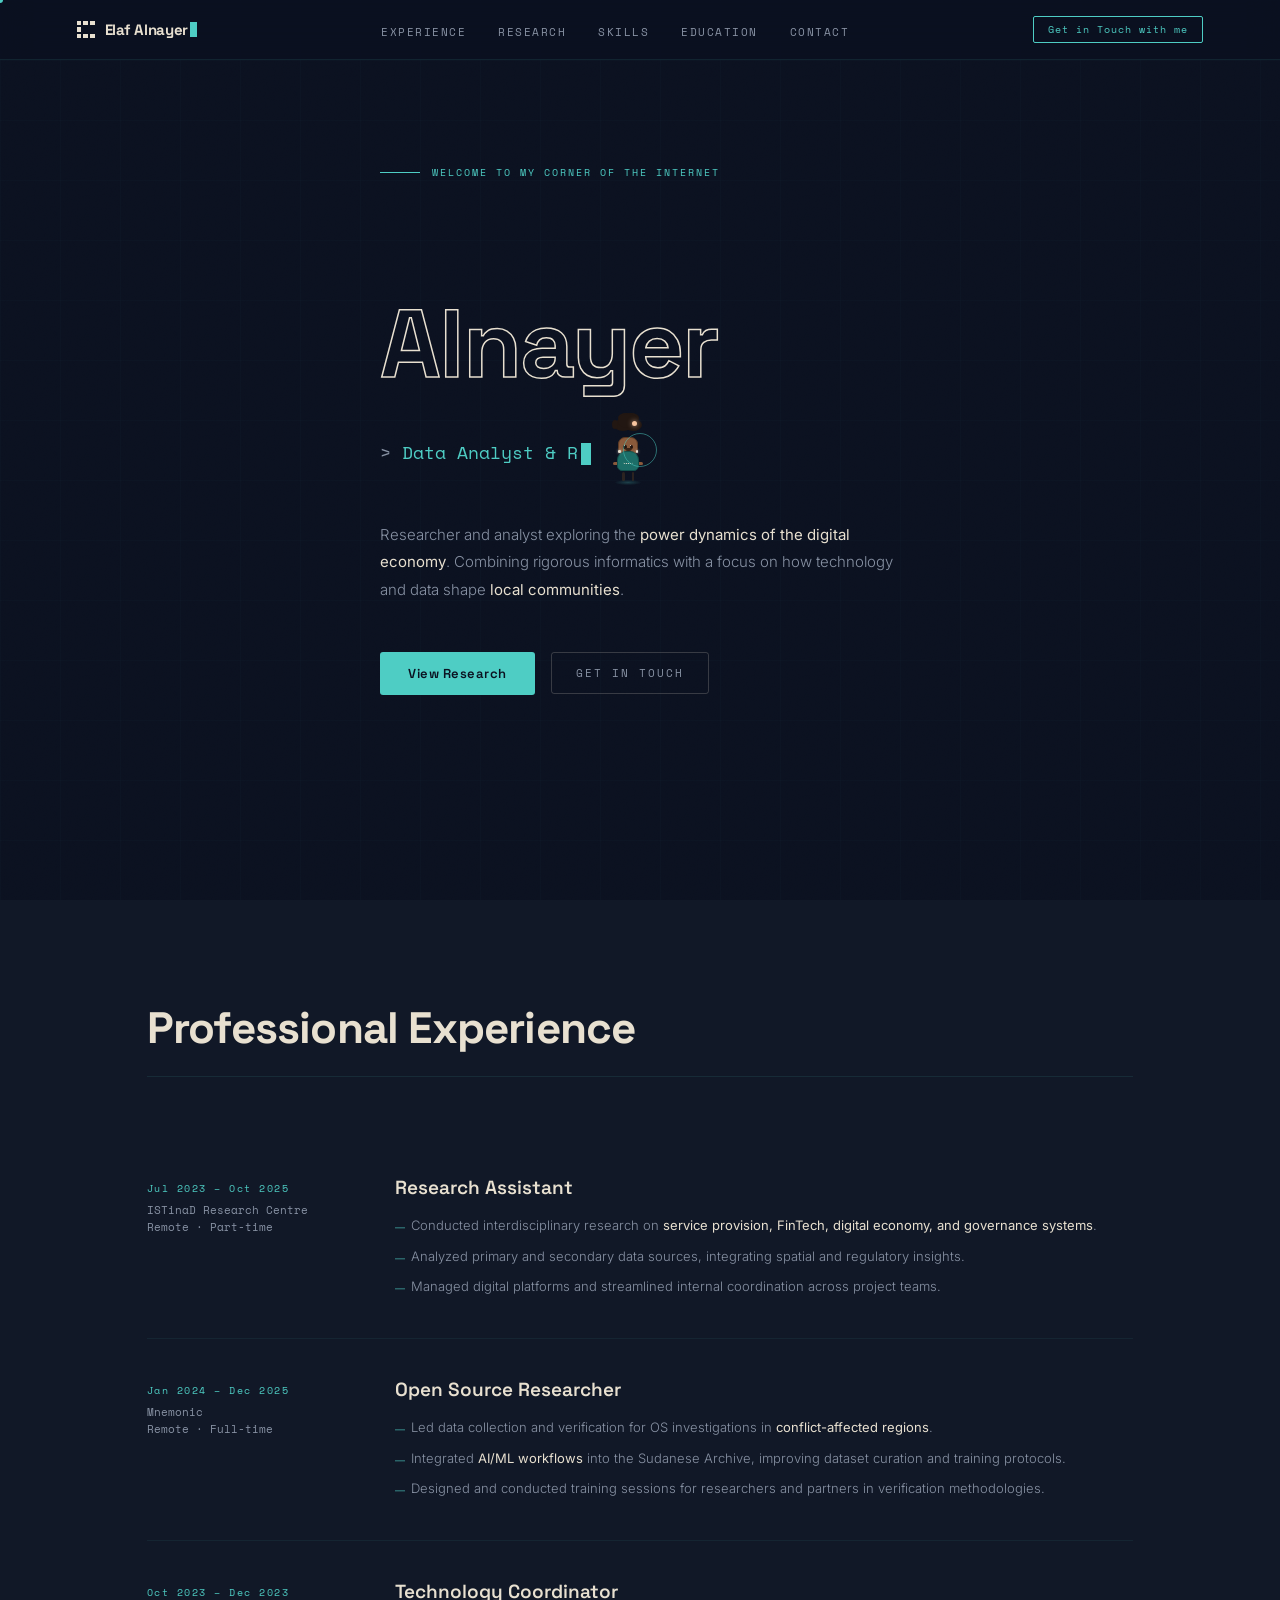
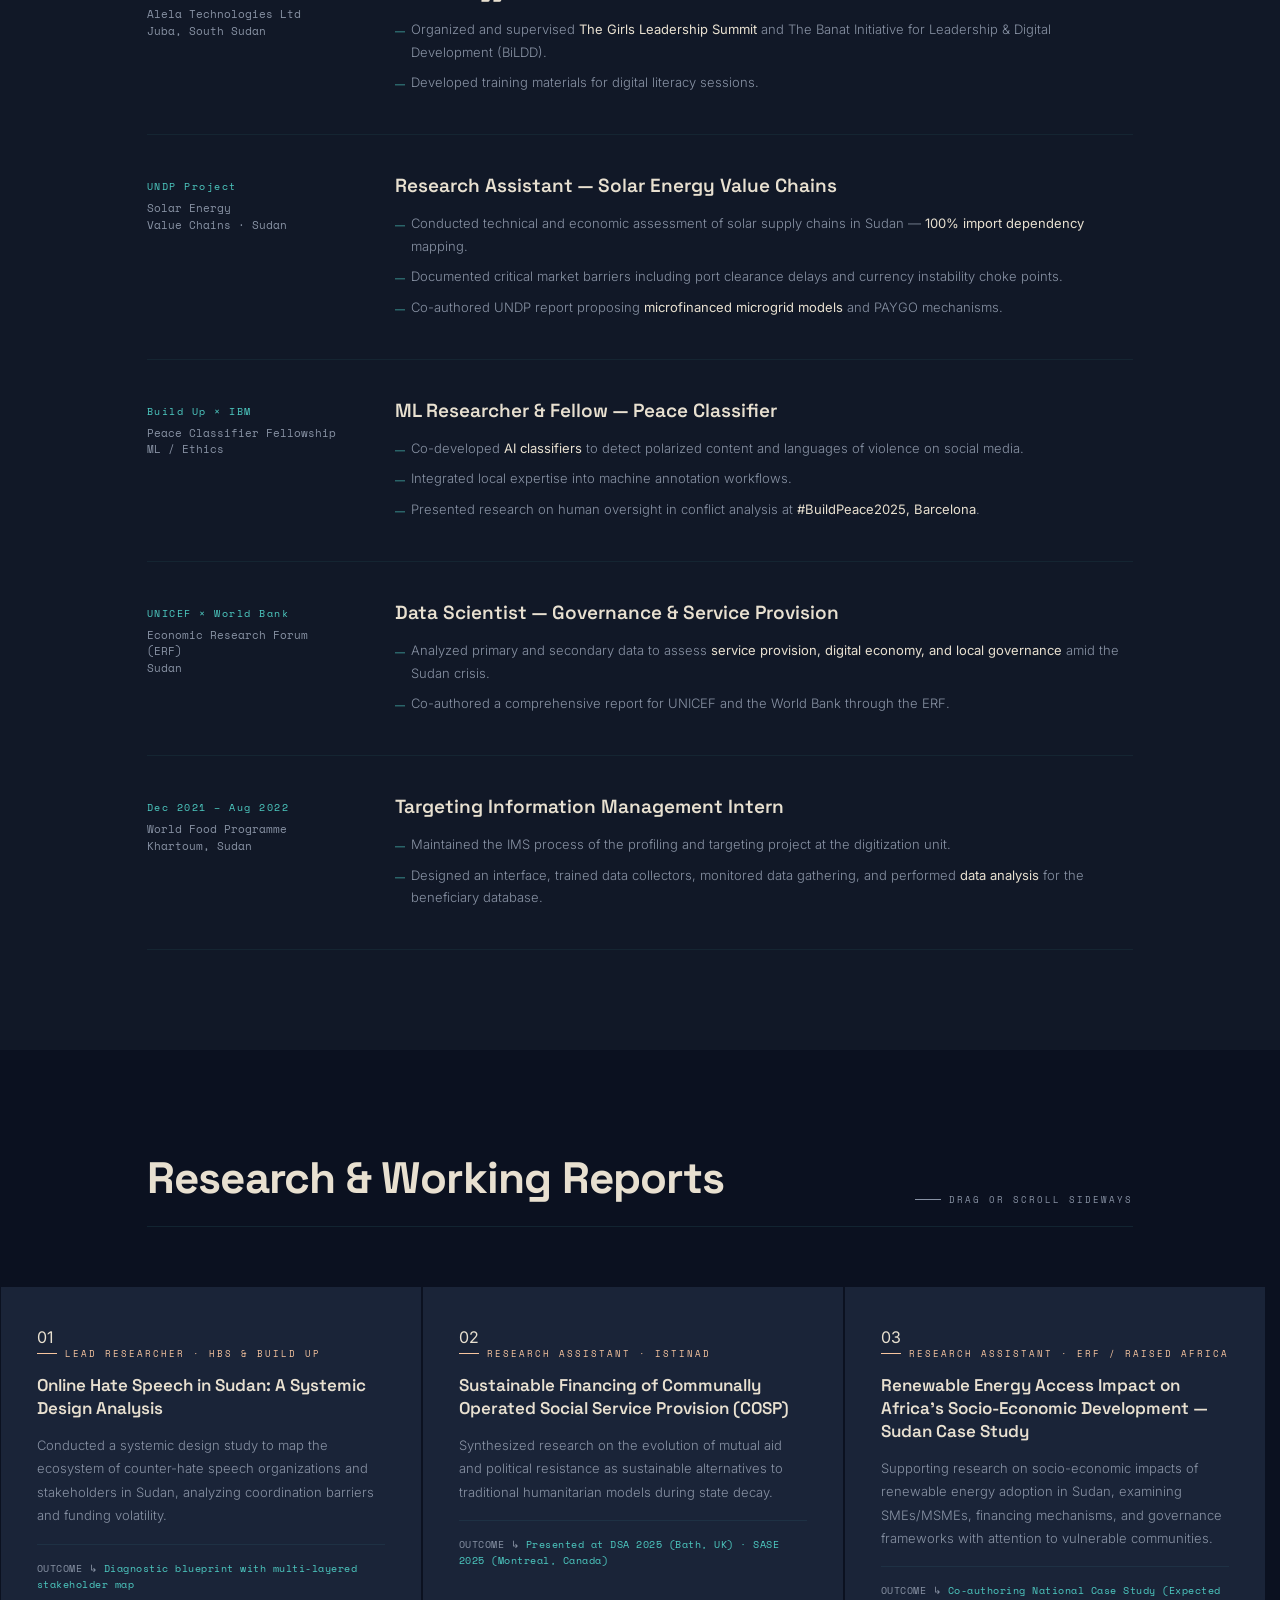
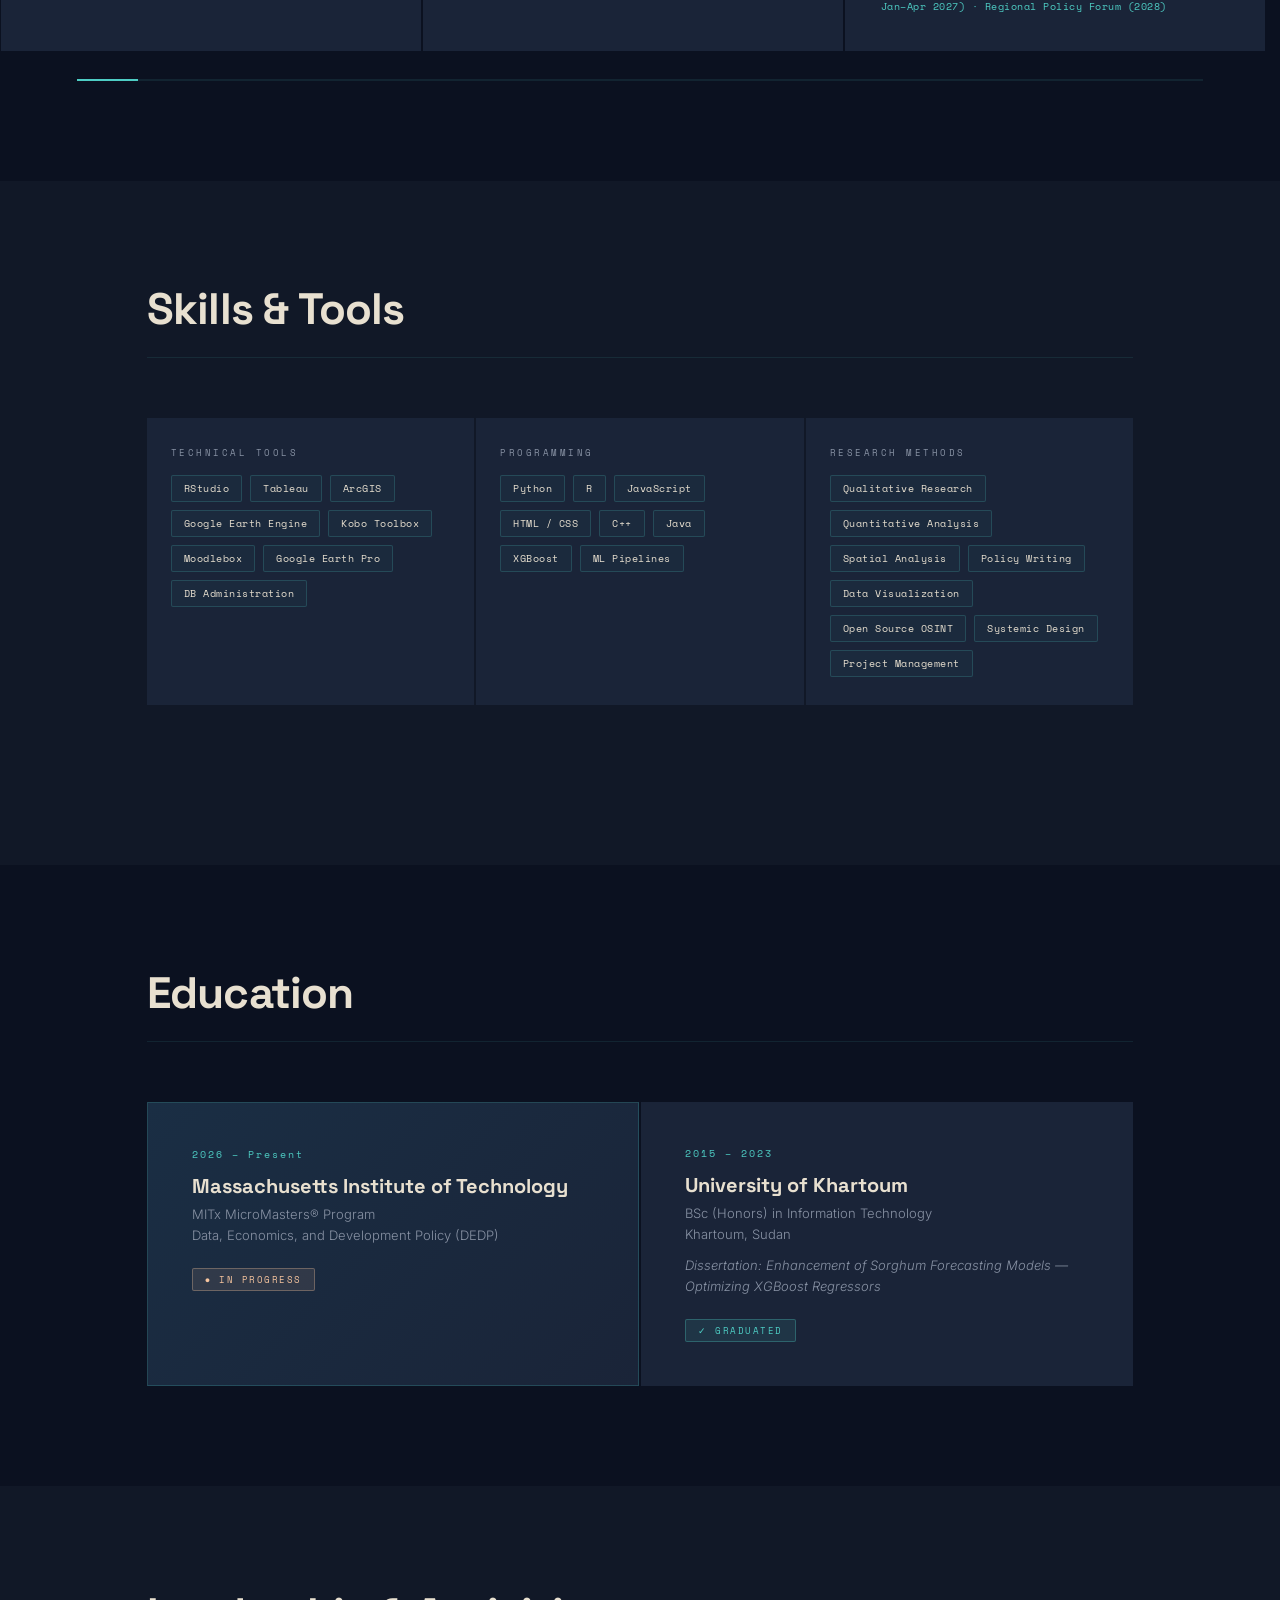
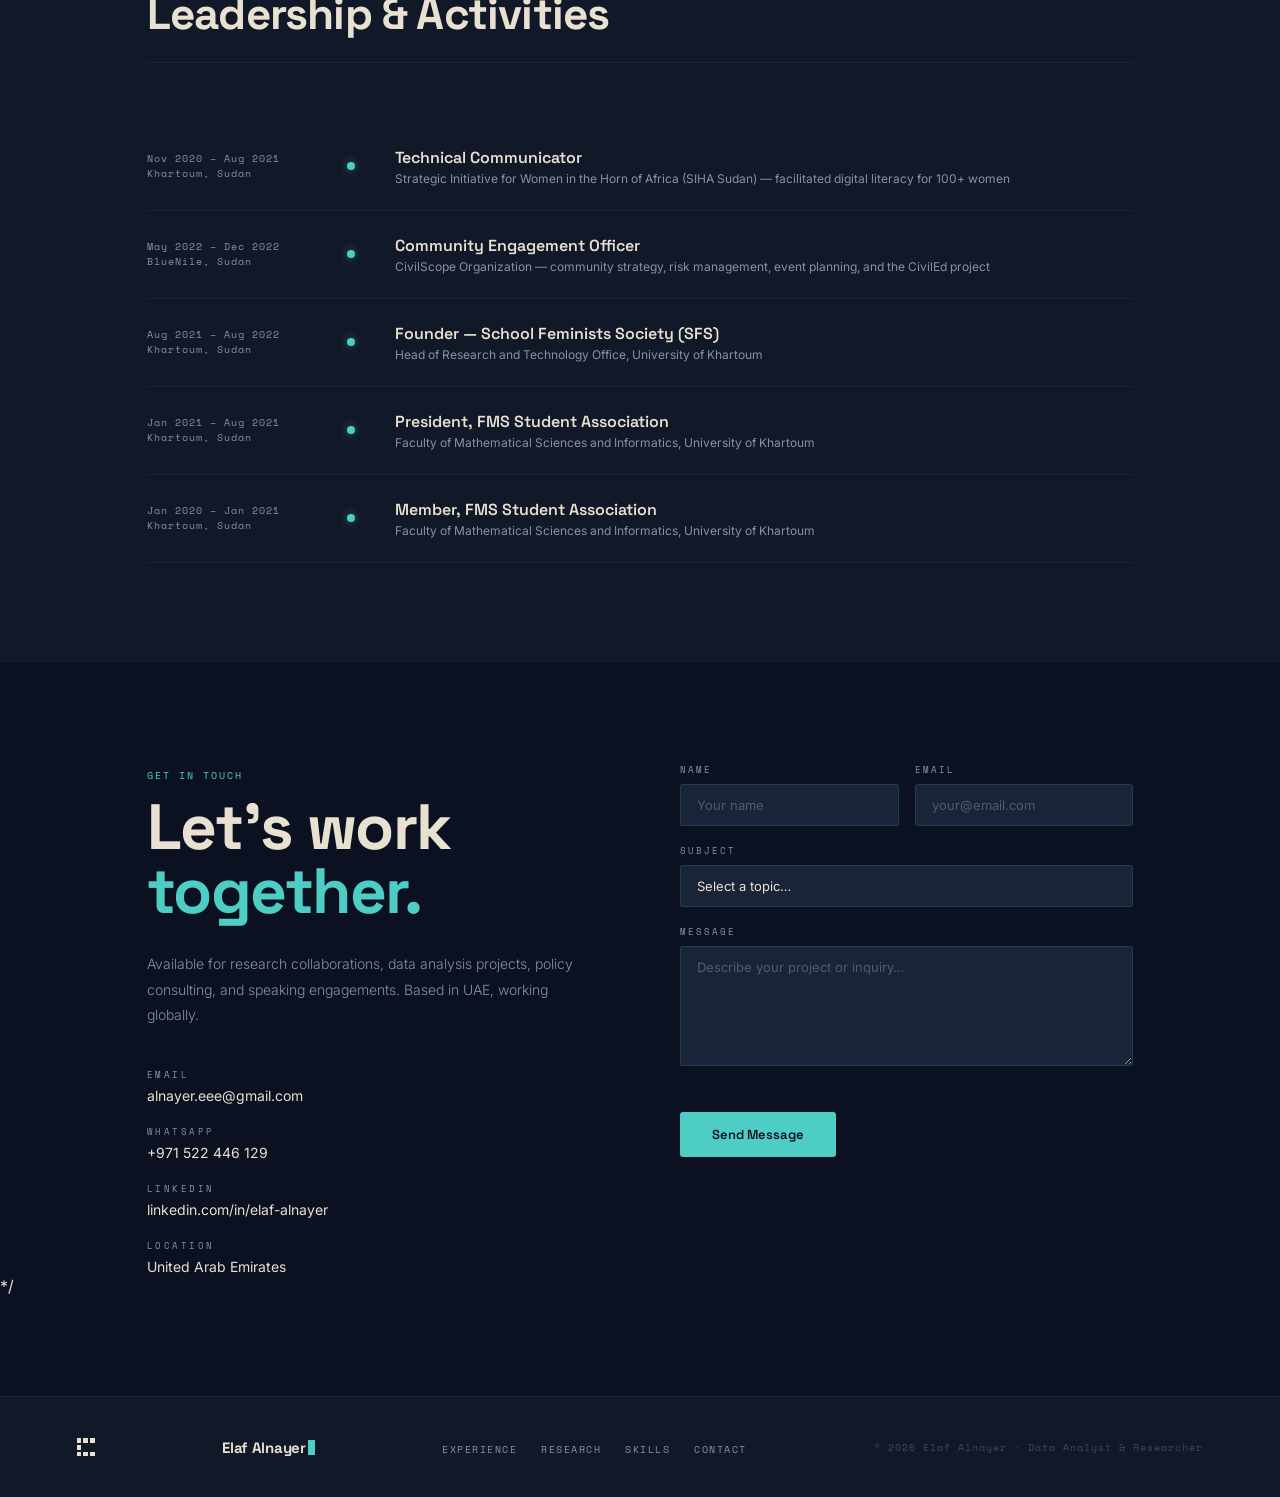
==== commit 28cd58b9: "Refactor report-card styles and add hover effects Updated the report-card styles and added hover eff" ====
--- a/index.html
+++ b/index.html
@@ -532,7 +532,7 @@
 .reports-rail::-webkit-scrollbar{display:none}
 .reports-rail.is-dragging{cursor:grabbing;scroll-snap-type:none}
 
-.report-card{
+/* .report-card{
   position:relative;
   flex:0 0 auto;
   width:min(78vw,420px);
@@ -550,7 +550,27 @@
   color:transparent;-webkit-text-stroke:1px rgba(78,205,196,0.18);
   line-height:1;pointer-events:none;
   user-select:none;
-}
+} */
+  .report-card{
+  position:relative;
+  display:block;
+  flex:0 0 auto;
+  width:min(78vw,420px);
+  background:var(--surface);
+  padding:40px 36px 36px;
+  scroll-snap-align:start;
+  opacity:0;transform:translateY(32px);
+  transition:opacity .8s var(--ease),transform .8s var(--ease),background .25s,box-shadow .25s;
+}
+.report-card.visible{opacity:1;transform:translateY(0)}
+.report-card:hover{background:#1E2E48;box-shadow:0 0 0 1px rgba(78,205,196,0.25) inset}
+.report-open{
+  position:absolute;bottom:36px;right:36px;
+  font-family:var(--mono);font-size:10px;letter-spacing:1.5px;text-transform:uppercase;
+  color:var(--teal);opacity:0;transform:translateX(-6px);
+  transition:opacity .25s var(--ease),transform .25s var(--ease);
+}
+.report-card:hover .report-open{opacity:1;transform:translateX(0)}
 .report-tag{font-family:var(--mono);font-size:9px;letter-spacing:2px;text-transform:uppercase;color:var(--amber);margin-bottom:14px;display:flex;align-items:center;gap:8px}
 .report-tag::before{content:'';display:block;width:20px;height:1px;background:var(--amber)}
 .report-title{font-family:var(--display);font-size:17px;font-weight:600;color:var(--sand);line-height:1.35;margin-bottom:14px;position:relative}
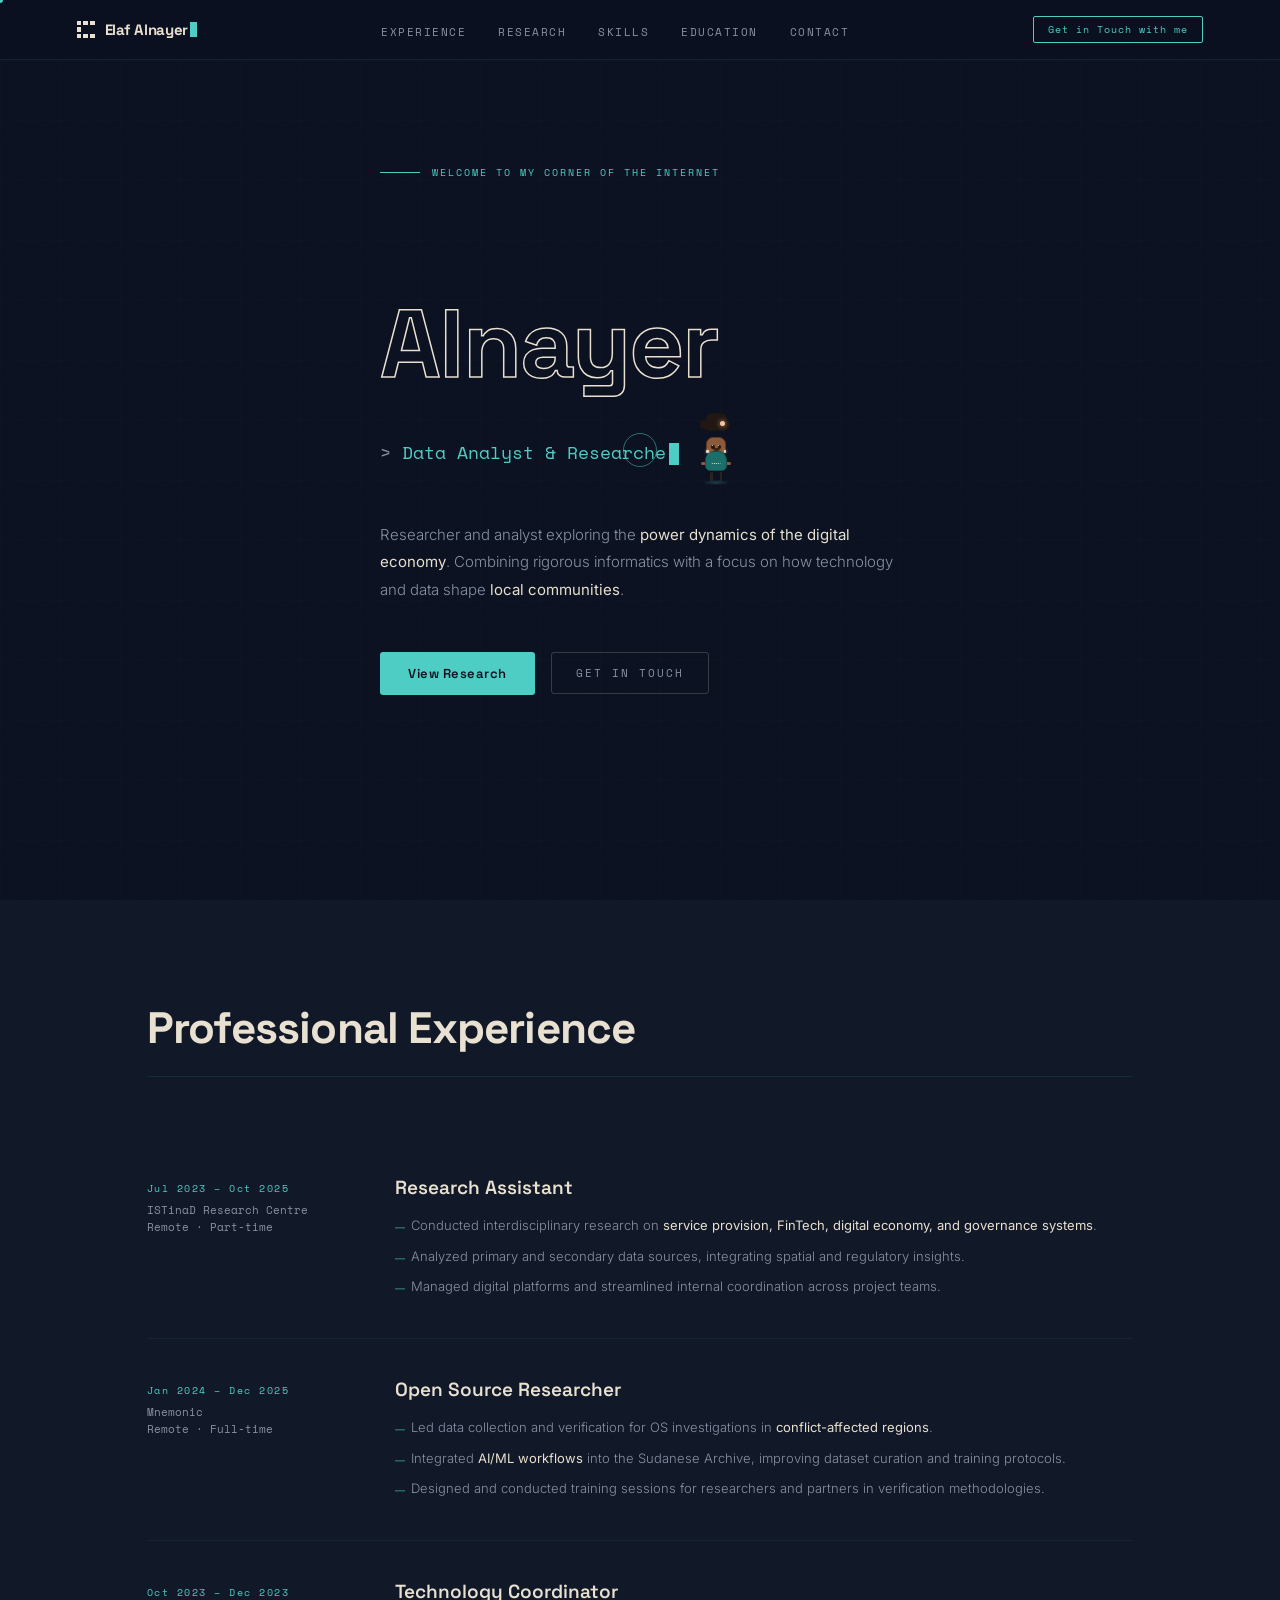
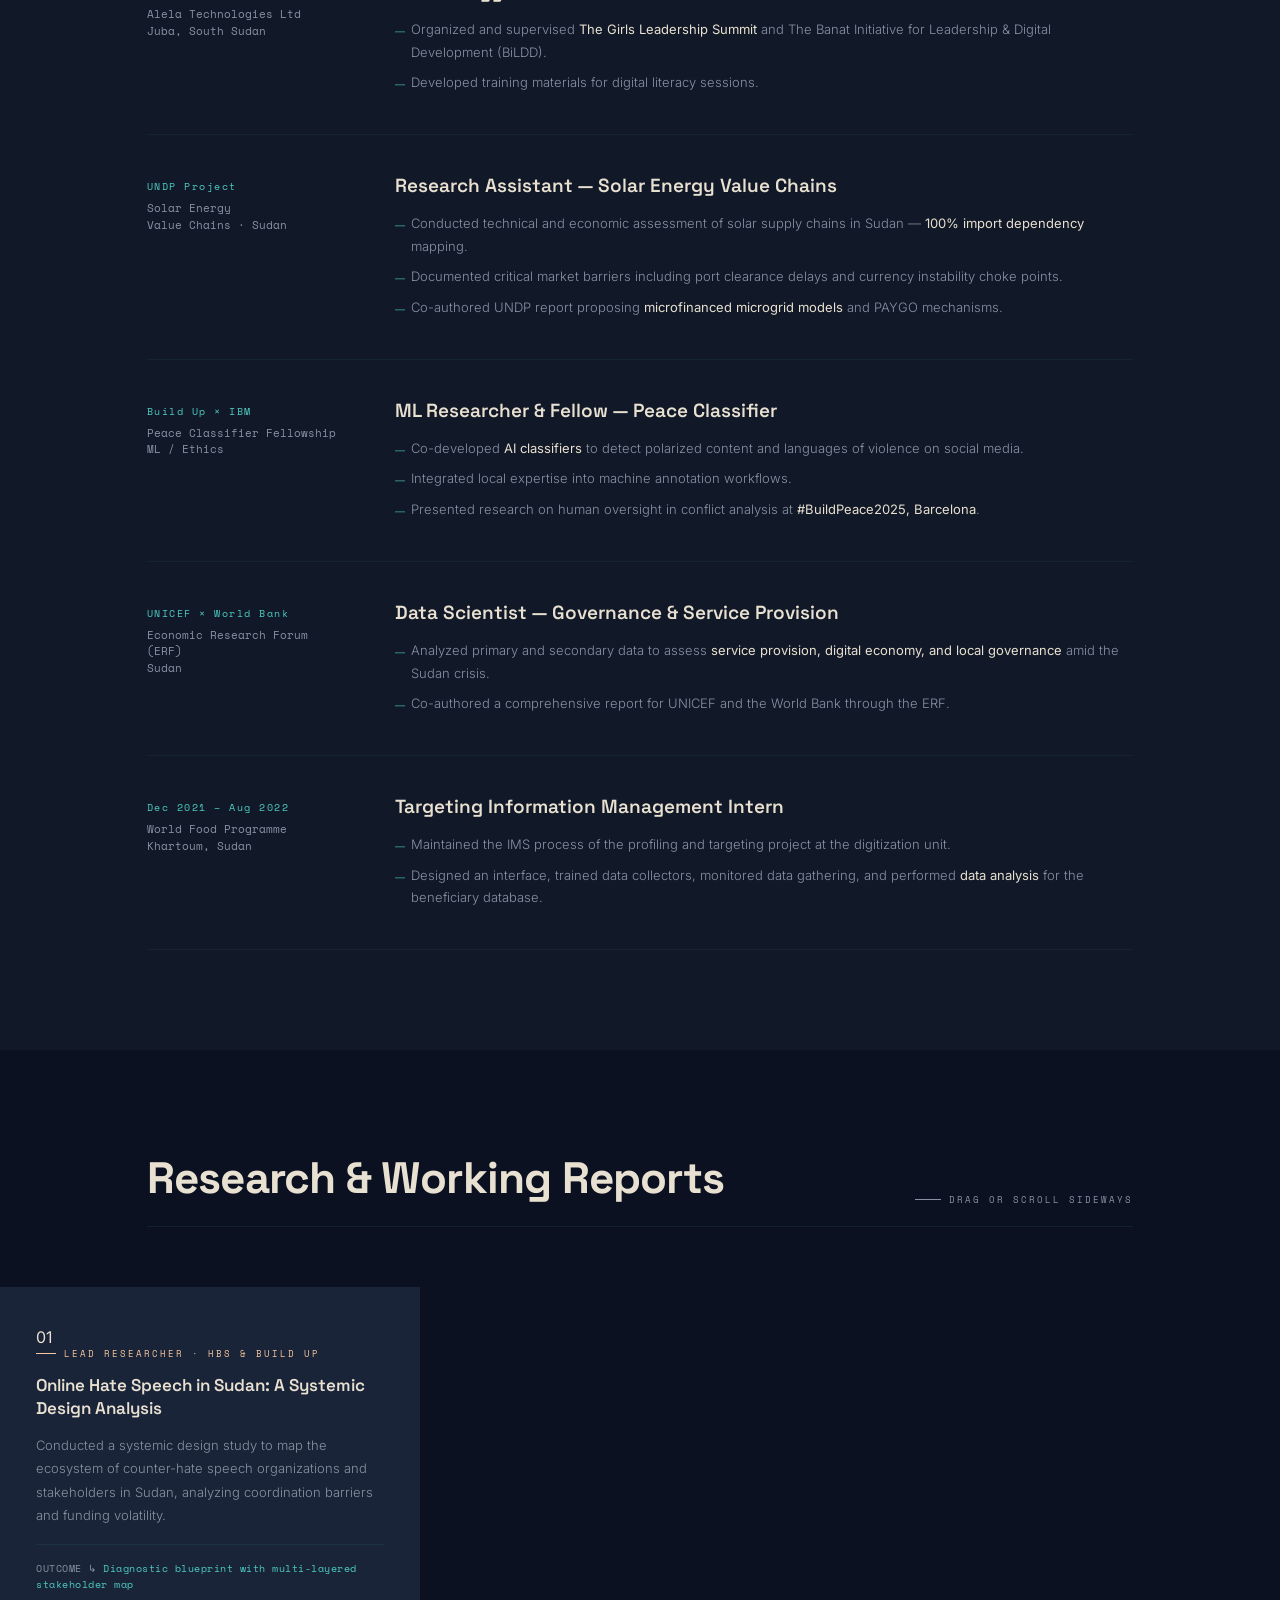
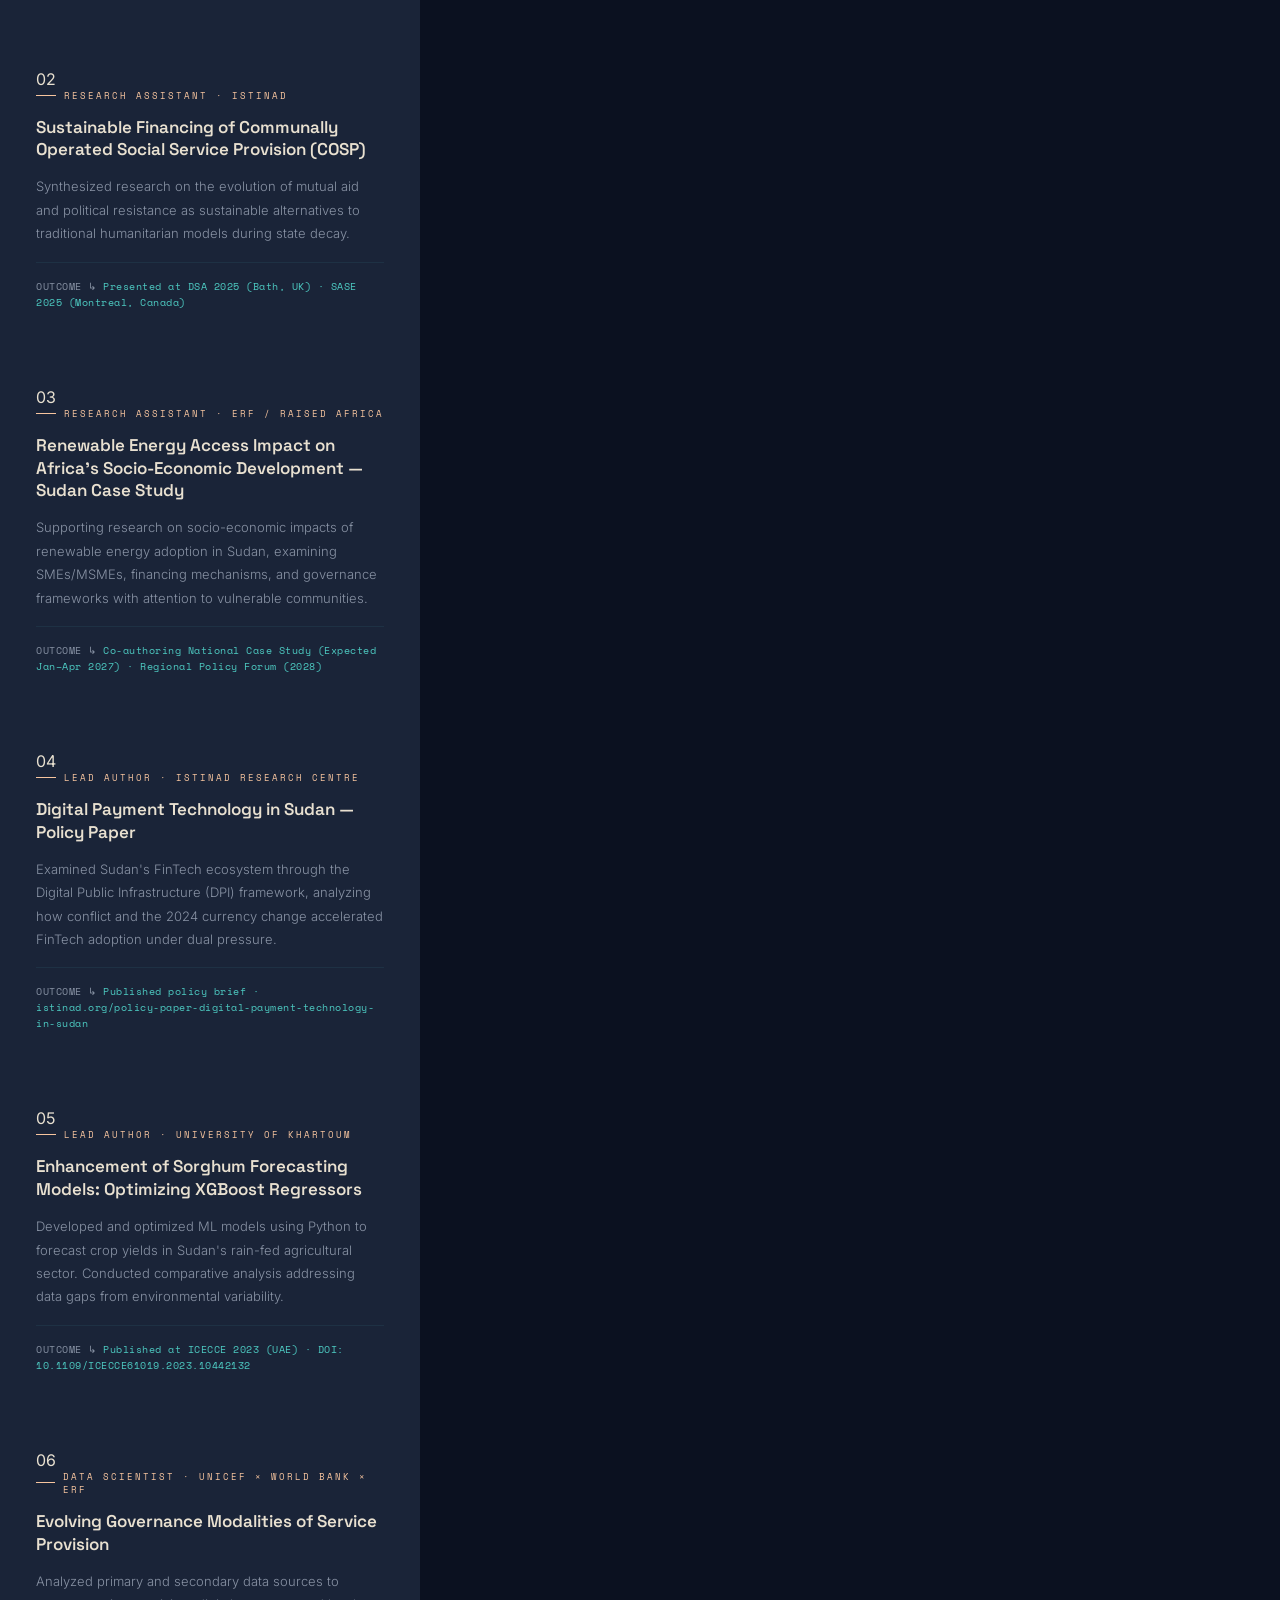
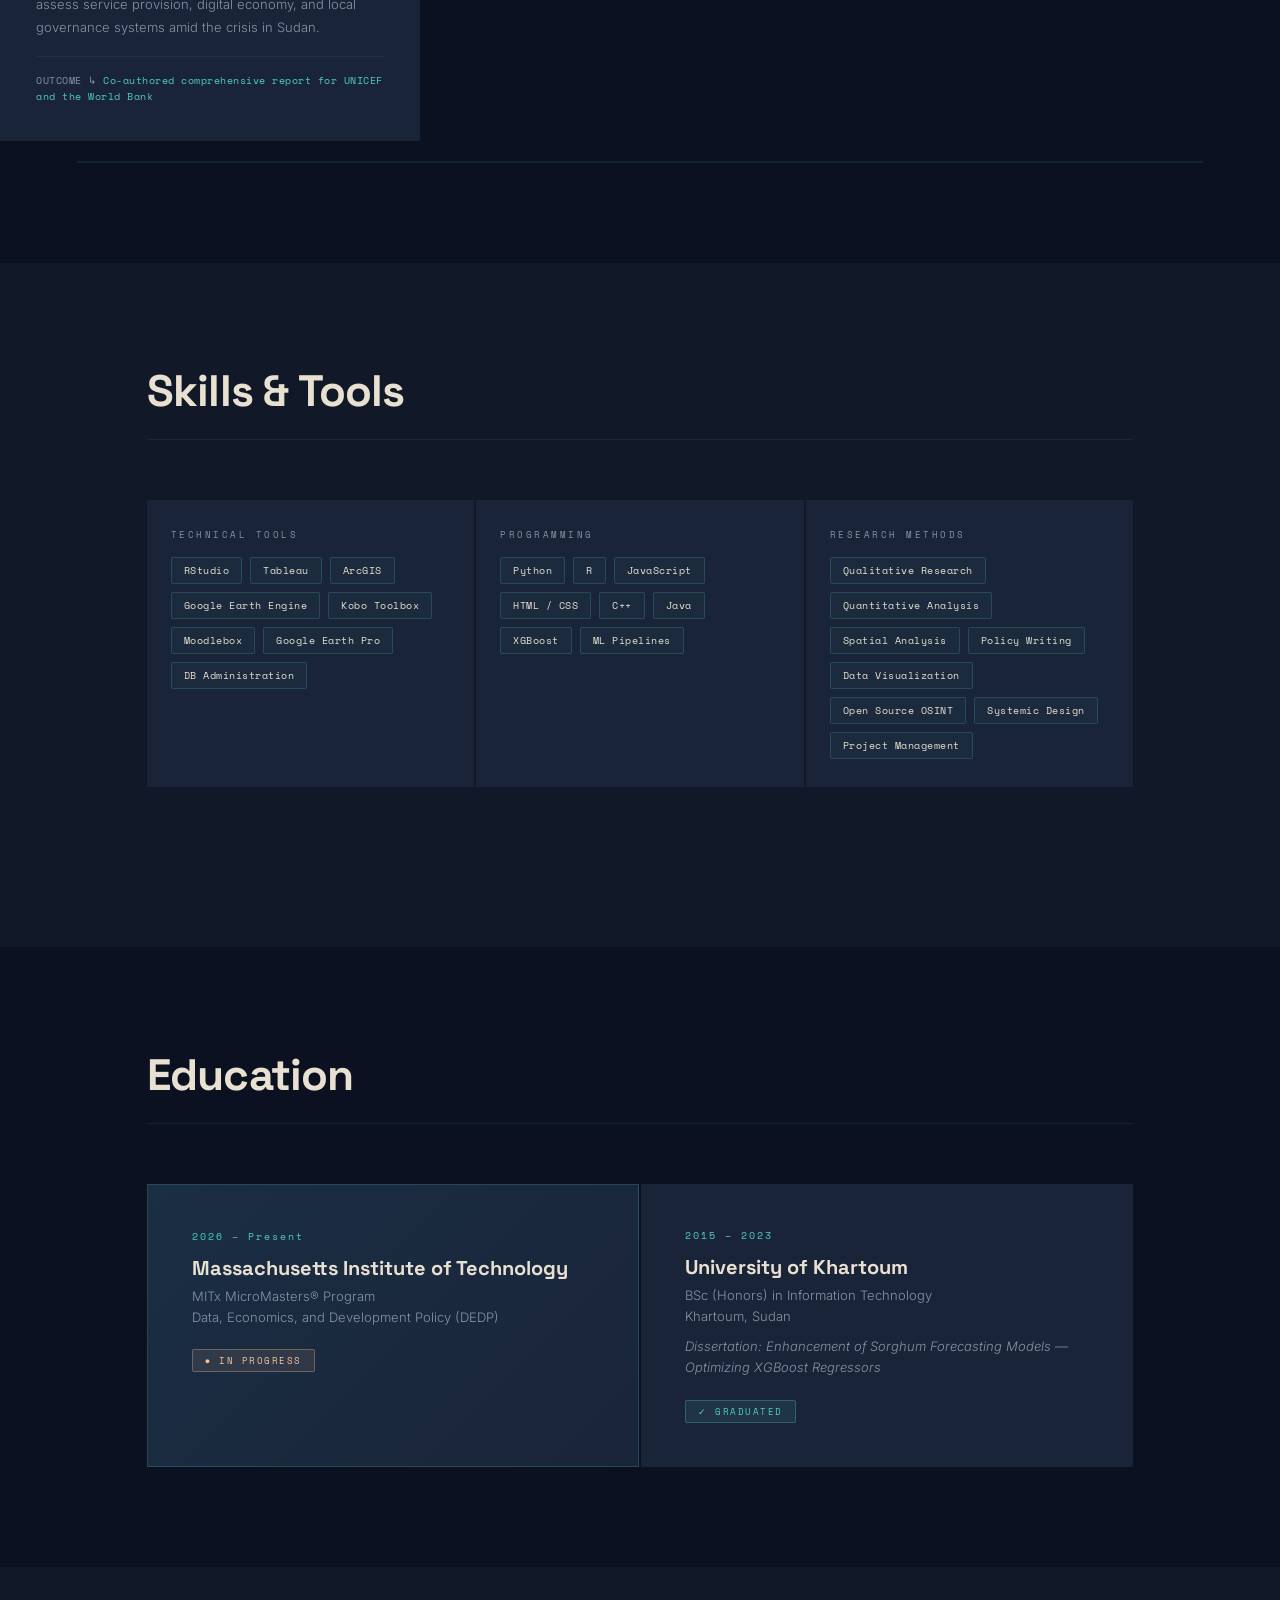
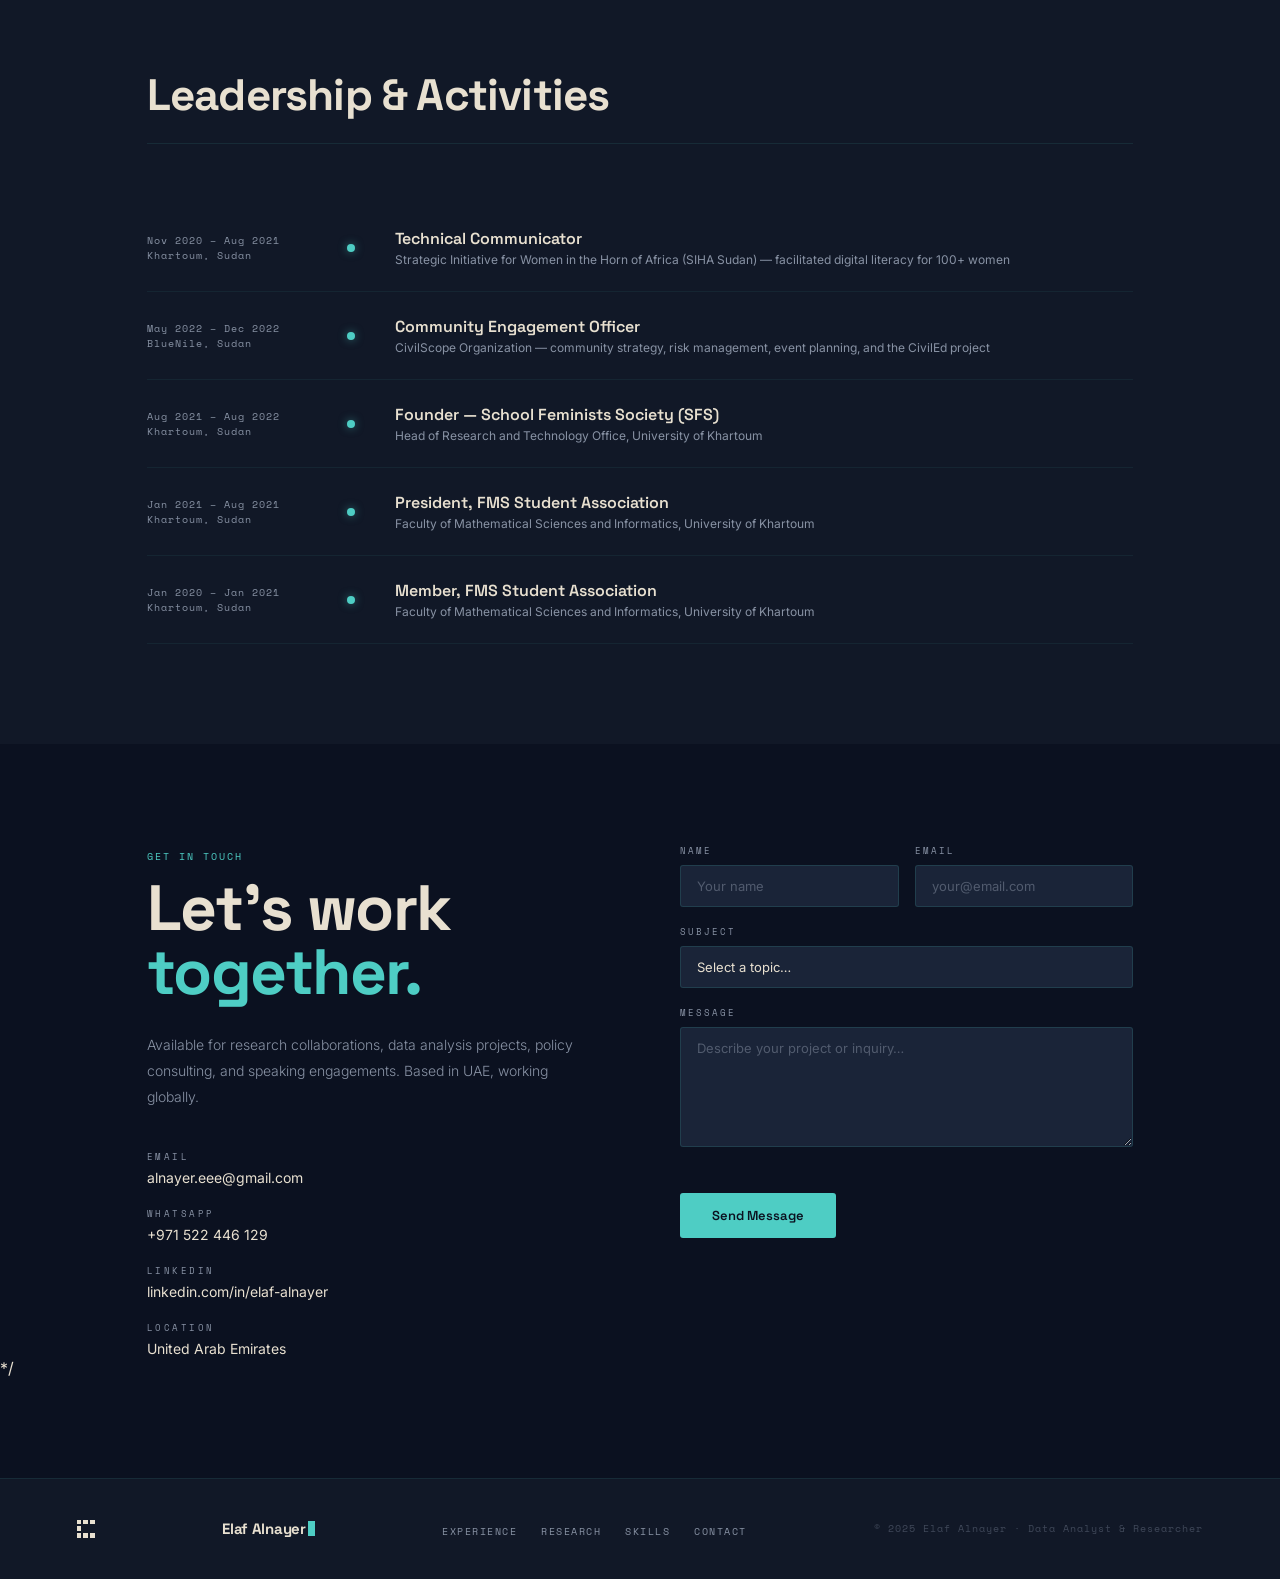
==== commit cd2d6833: "Add report cards for various research projects Added multiple report cards with detailed project inf" ====
--- a/index.html
+++ b/index.html
@@ -950,7 +950,7 @@
     </div>
   </div>
 
-  <div class="reports-rail" id="reports-rail">
+  <!--div class="reports-rail" id="reports-rail">
 
     <div class="report-card">
       <div class="report-index">01</div>
@@ -998,10 +998,62 @@
       <div class="report-title">Evolving Governance Modalities of Service Provision</div>
       <div class="report-desc">Analyzed primary and secondary data sources to assess service provision, digital economy, and local governance systems amid the crisis in Sudan.</div>
       <div class="report-outcome">Co-authored comprehensive report for UNICEF and the World Bank</div>
-    </div>
-
-  </div>
-
+</div>
+
+</div-->
+<a class="report-card magnetic" href="project.html?id=01" data-cursor="OPEN">
+      <div class="report-index">01</div>
+      <div class="report-tag">Lead Researcher · HBs & Build Up</div>
+      <div class="report-title">Online Hate Speech in Sudan: A Systemic Design Analysis</div>
+      <div class="report-desc">Conducted a systemic design study to map the ecosystem of counter-hate speech organizations and stakeholders in Sudan, analyzing coordination barriers and funding volatility.</div>
+      <div class="report-outcome">Diagnostic blueprint with multi-layered stakeholder map</div>
+      <div class="report-open">View project ↗</div>
+    </a>
+
+    <a class="report-card magnetic" href="project.html?id=02" data-cursor="OPEN">
+      <div class="report-index">02</div>
+      <div class="report-tag">Research Assistant · ISTinaD</div>
+      <div class="report-title">Sustainable Financing of Communally Operated Social Service Provision (COSP)</div>
+      <div class="report-desc">Synthesized research on the evolution of mutual aid and political resistance as sustainable alternatives to traditional humanitarian models during state decay.</div>
+      <div class="report-outcome">Presented at DSA 2025 (Bath, UK) · SASE 2025 (Montreal, Canada)</div>
+      <div class="report-open">View project ↗</div>
+    </a>
+
+    <a class="report-card magnetic" href="project.html?id=03" data-cursor="OPEN">
+      <div class="report-index">03</div>
+      <div class="report-tag">Research Assistant · ERF / RAISED Africa</div>
+      <div class="report-title">Renewable Energy Access Impact on Africa's Socio-Economic Development — Sudan Case Study</div>
+      <div class="report-desc">Supporting research on socio-economic impacts of renewable energy adoption in Sudan, examining SMEs/MSMEs, financing mechanisms, and governance frameworks with attention to vulnerable communities.</div>
+      <div class="report-outcome">Co-authoring National Case Study (Expected Jan–Apr 2027) · Regional Policy Forum (2028)</div>
+      <div class="report-open">View project ↗</div>
+    </a>
+
+    <a class="report-card magnetic" href="project.html?id=04" data-cursor="OPEN">
+      <div class="report-index">04</div>
+      <div class="report-tag">Lead Author · ISTinaD Research Centre</div>
+      <div class="report-title">Digital Payment Technology in Sudan — Policy Paper</div>
+      <div class="report-desc">Examined Sudan's FinTech ecosystem through the Digital Public Infrastructure (DPI) framework, analyzing how conflict and the 2024 currency change accelerated FinTech adoption under dual pressure.</div>
+      <div class="report-outcome">Published policy brief · istinad.org/policy-paper-digital-payment-technology-in-sudan</div>
+      <div class="report-open">View project ↗</div>
+    </a>
+
+    <a class="report-card magnetic" href="project.html?id=05" data-cursor="OPEN">
+      <div class="report-index">05</div>
+      <div class="report-tag">Lead Author · University of Khartoum</div>
+      <div class="report-title">Enhancement of Sorghum Forecasting Models: Optimizing XGBoost Regressors</div>
+      <div class="report-desc">Developed and optimized ML models using Python to forecast crop yields in Sudan's rain-fed agricultural sector. Conducted comparative analysis addressing data gaps from environmental variability.</div>
+      <div class="report-outcome">Published at ICECCE 2023 (UAE) · DOI: 10.1109/ICECCE61019.2023.10442132</div>
+      <div class="report-open">View project ↗</div>
+    </a>
+
+    <a class="report-card magnetic" href="project.html?id=06" data-cursor="OPEN">
+      <div class="report-index">06</div>
+      <div class="report-tag">Data Scientist · UNICEF × World Bank × ERF</div>
+      <div class="report-title">Evolving Governance Modalities of Service Provision</div>
+      <div class="report-desc">Analyzed primary and secondary data sources to assess service provision, digital economy, and local governance systems amid the crisis in Sudan.</div>
+      <div class="report-outcome">Co-authored comprehensive report for UNICEF and the World Bank</div>
+      <div class="report-open">View project ↗</div>
+    </a>
   <div class="reports-progress-track">
     <div class="reports-progress-fill" id="reports-progress-fill"></div>
   </div>
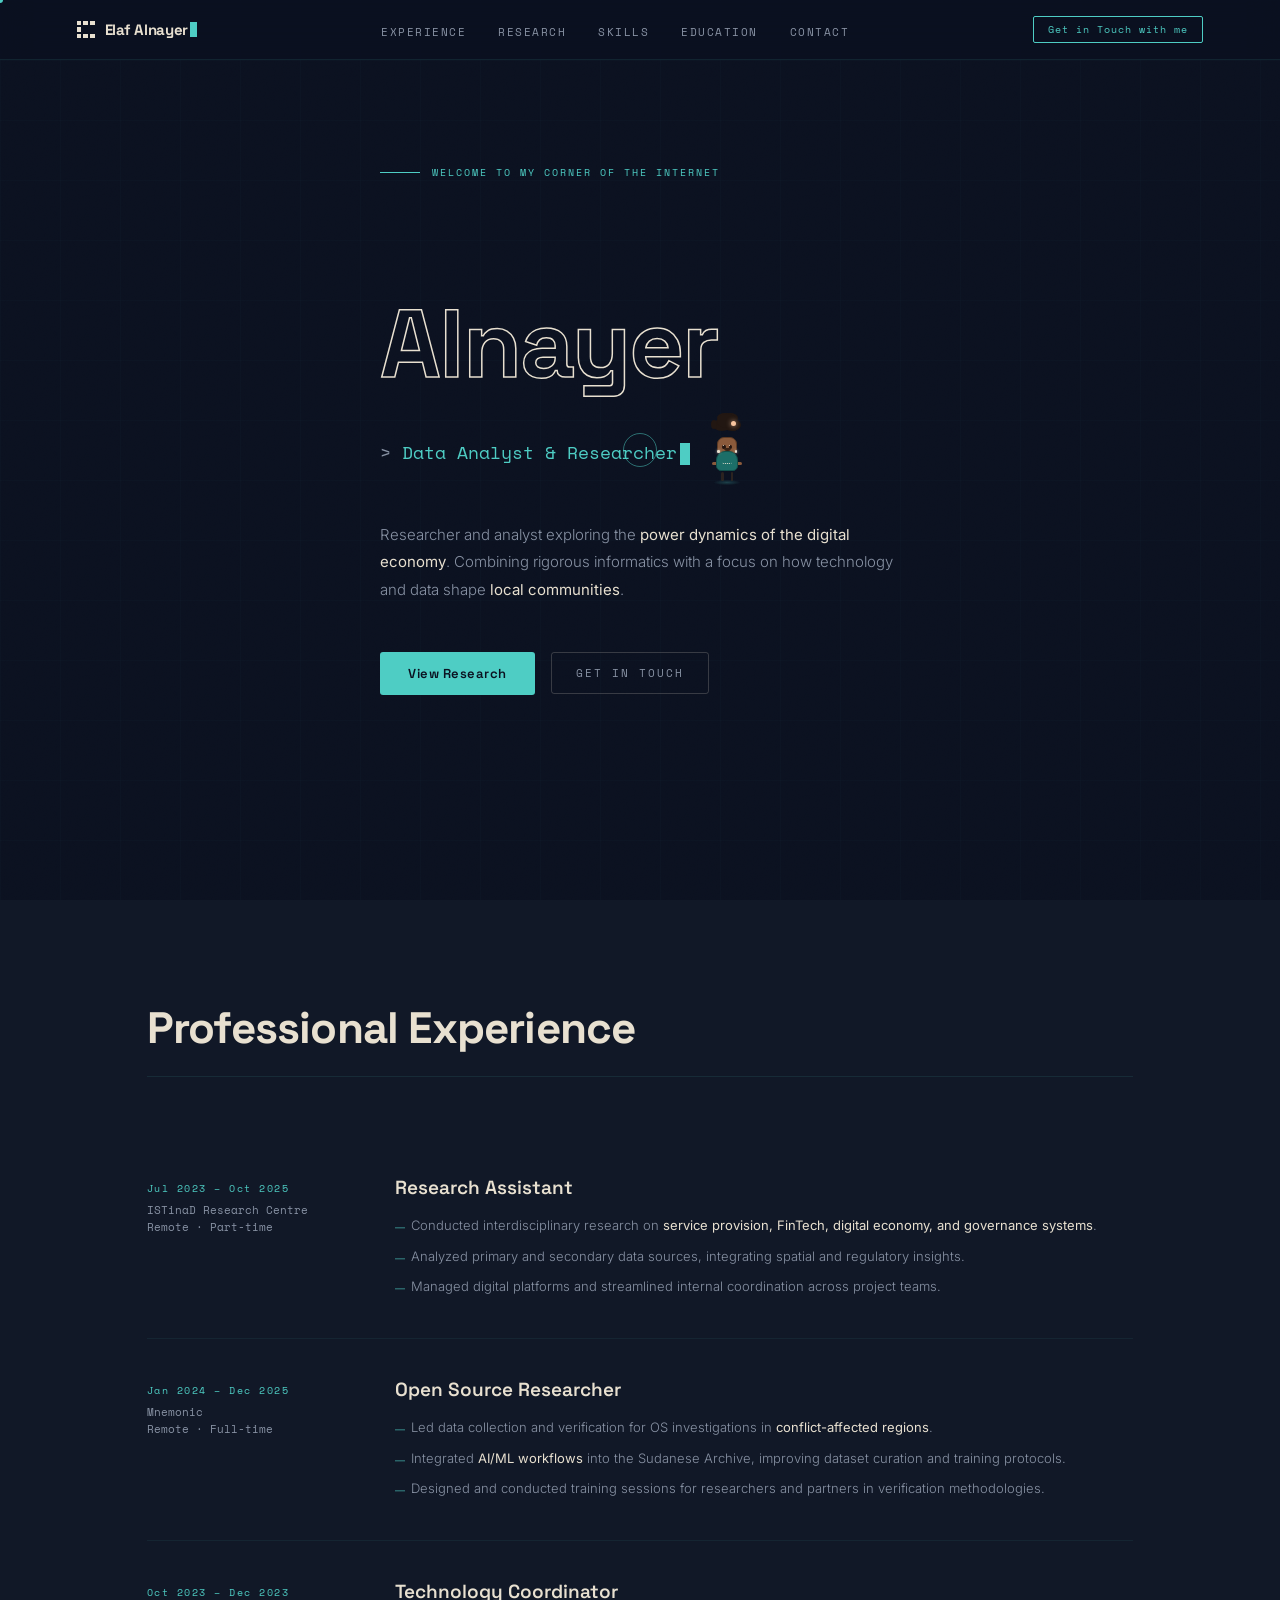
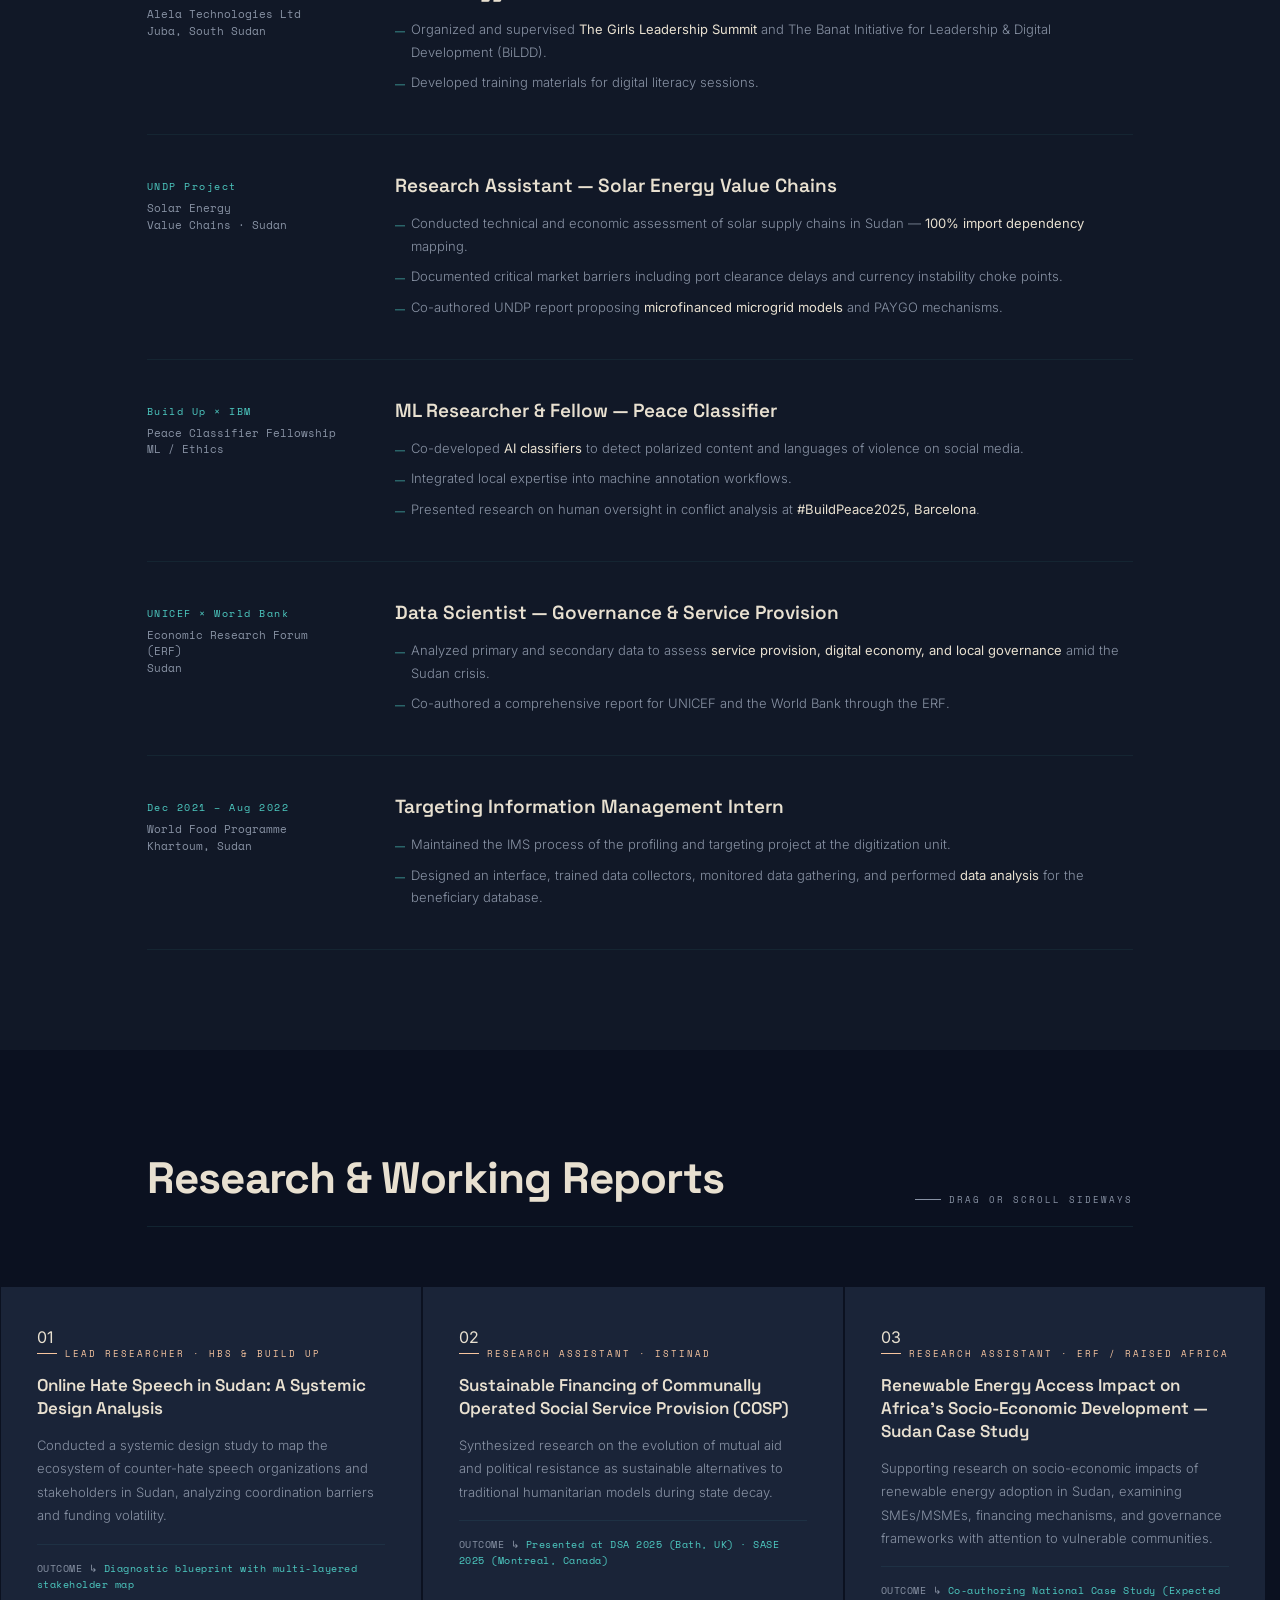
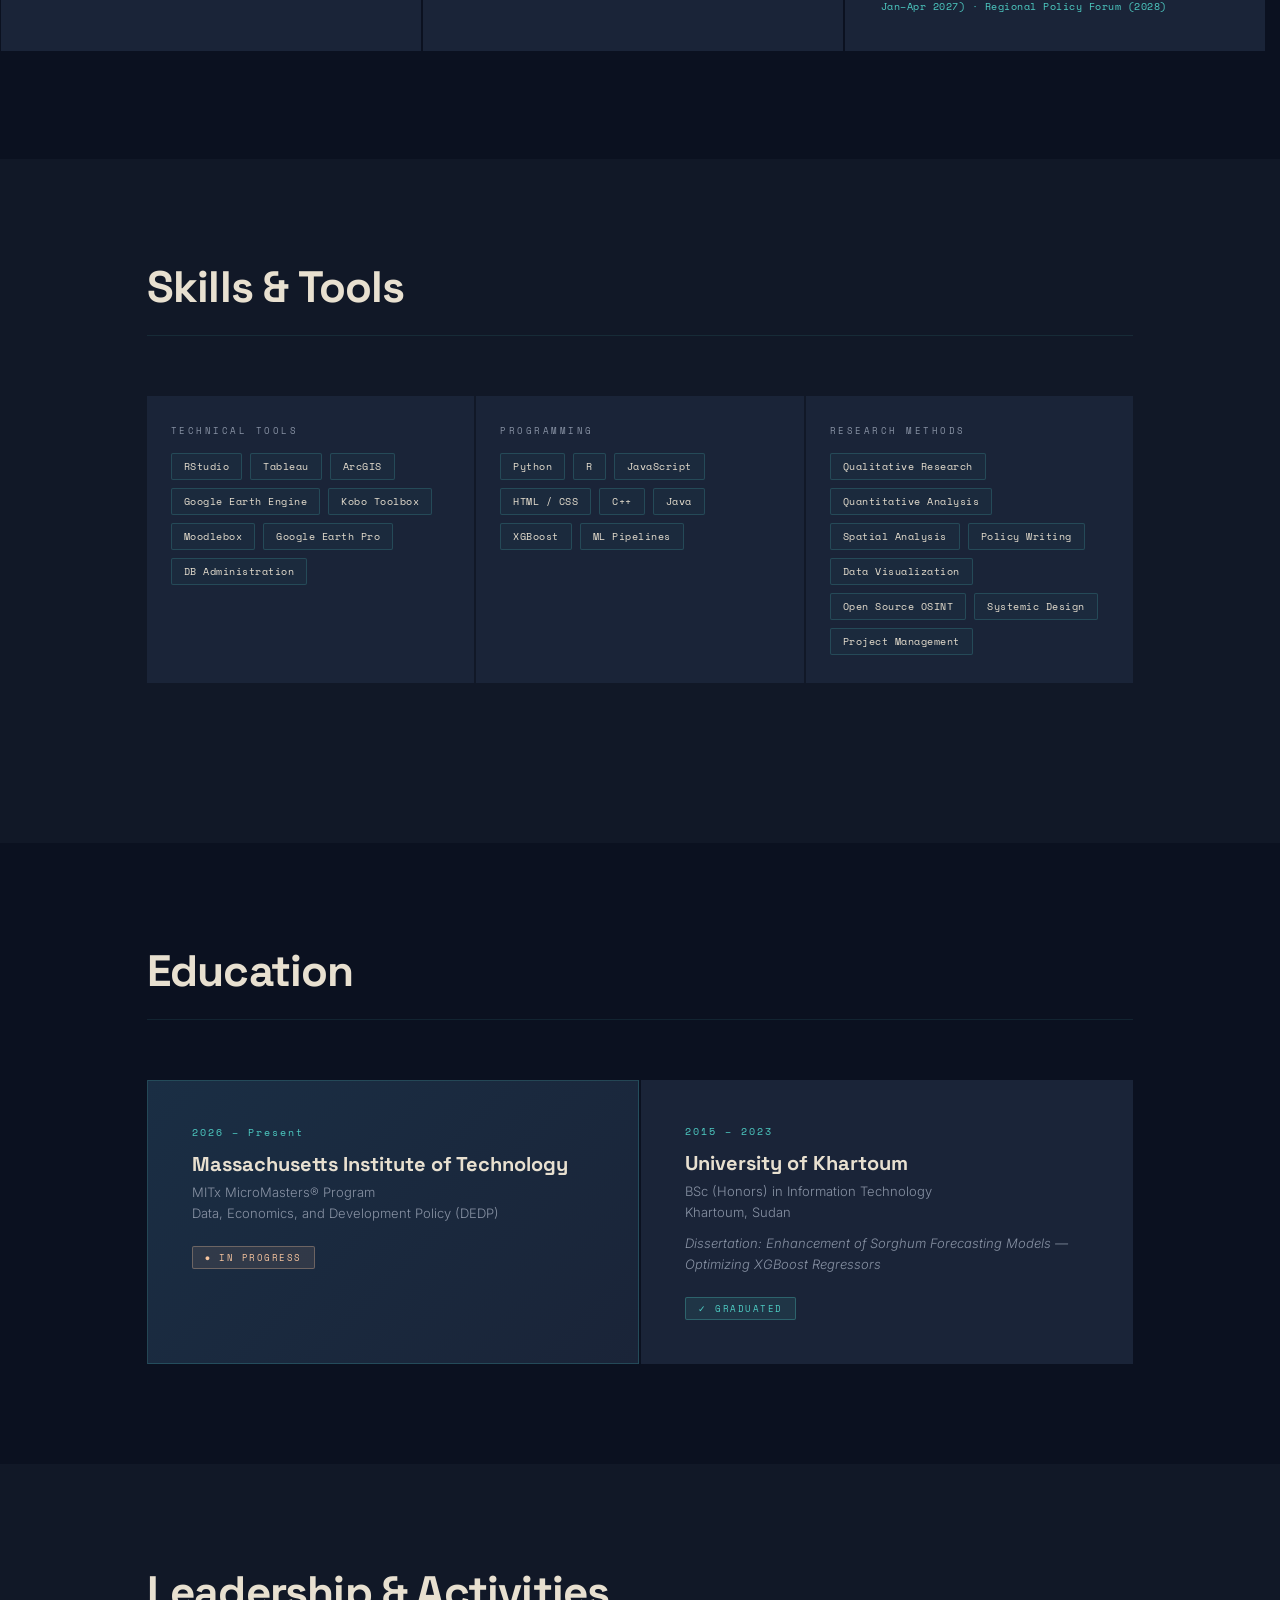
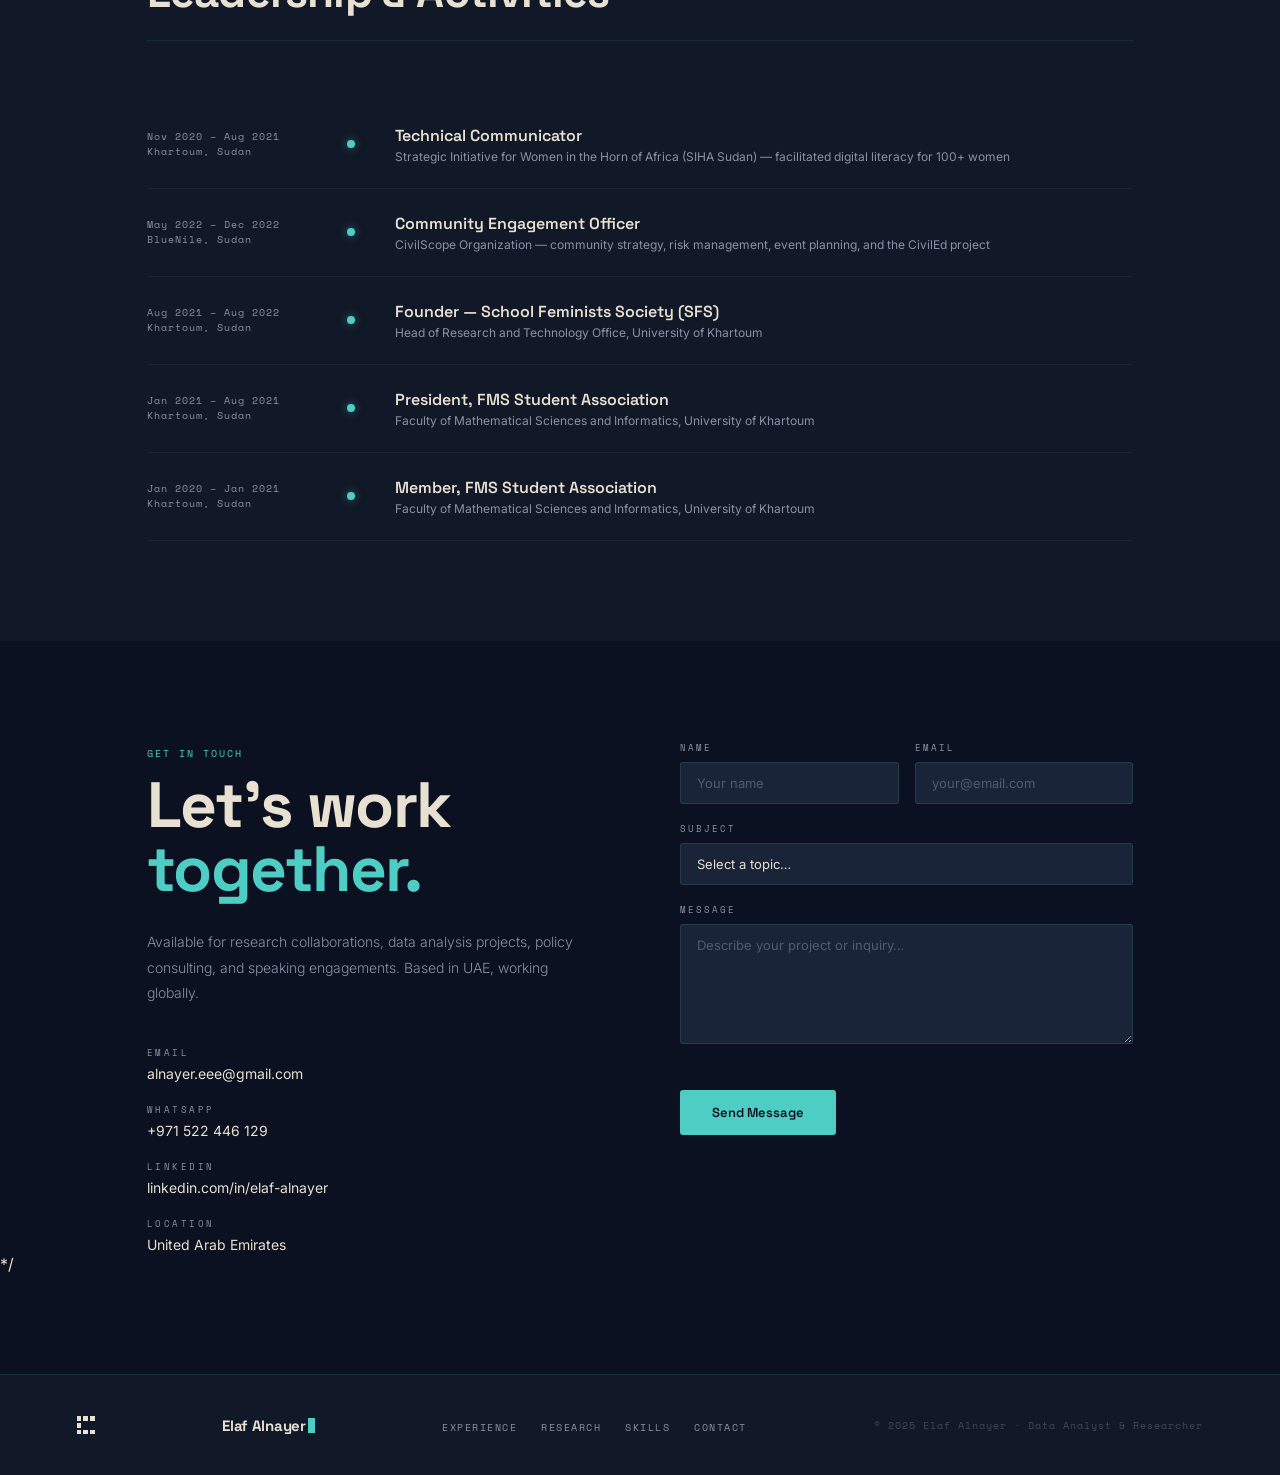
==== commit 002a457a: "Uncomment reports-rail div in index.html" ====
--- a/index.html
+++ b/index.html
@@ -950,7 +950,7 @@
     </div>
   </div>
 
-  <!--div class="reports-rail" id="reports-rail">
+  <div class="reports-rail" id="reports-rail">
 
     <div class="report-card">
       <div class="report-index">01</div>
